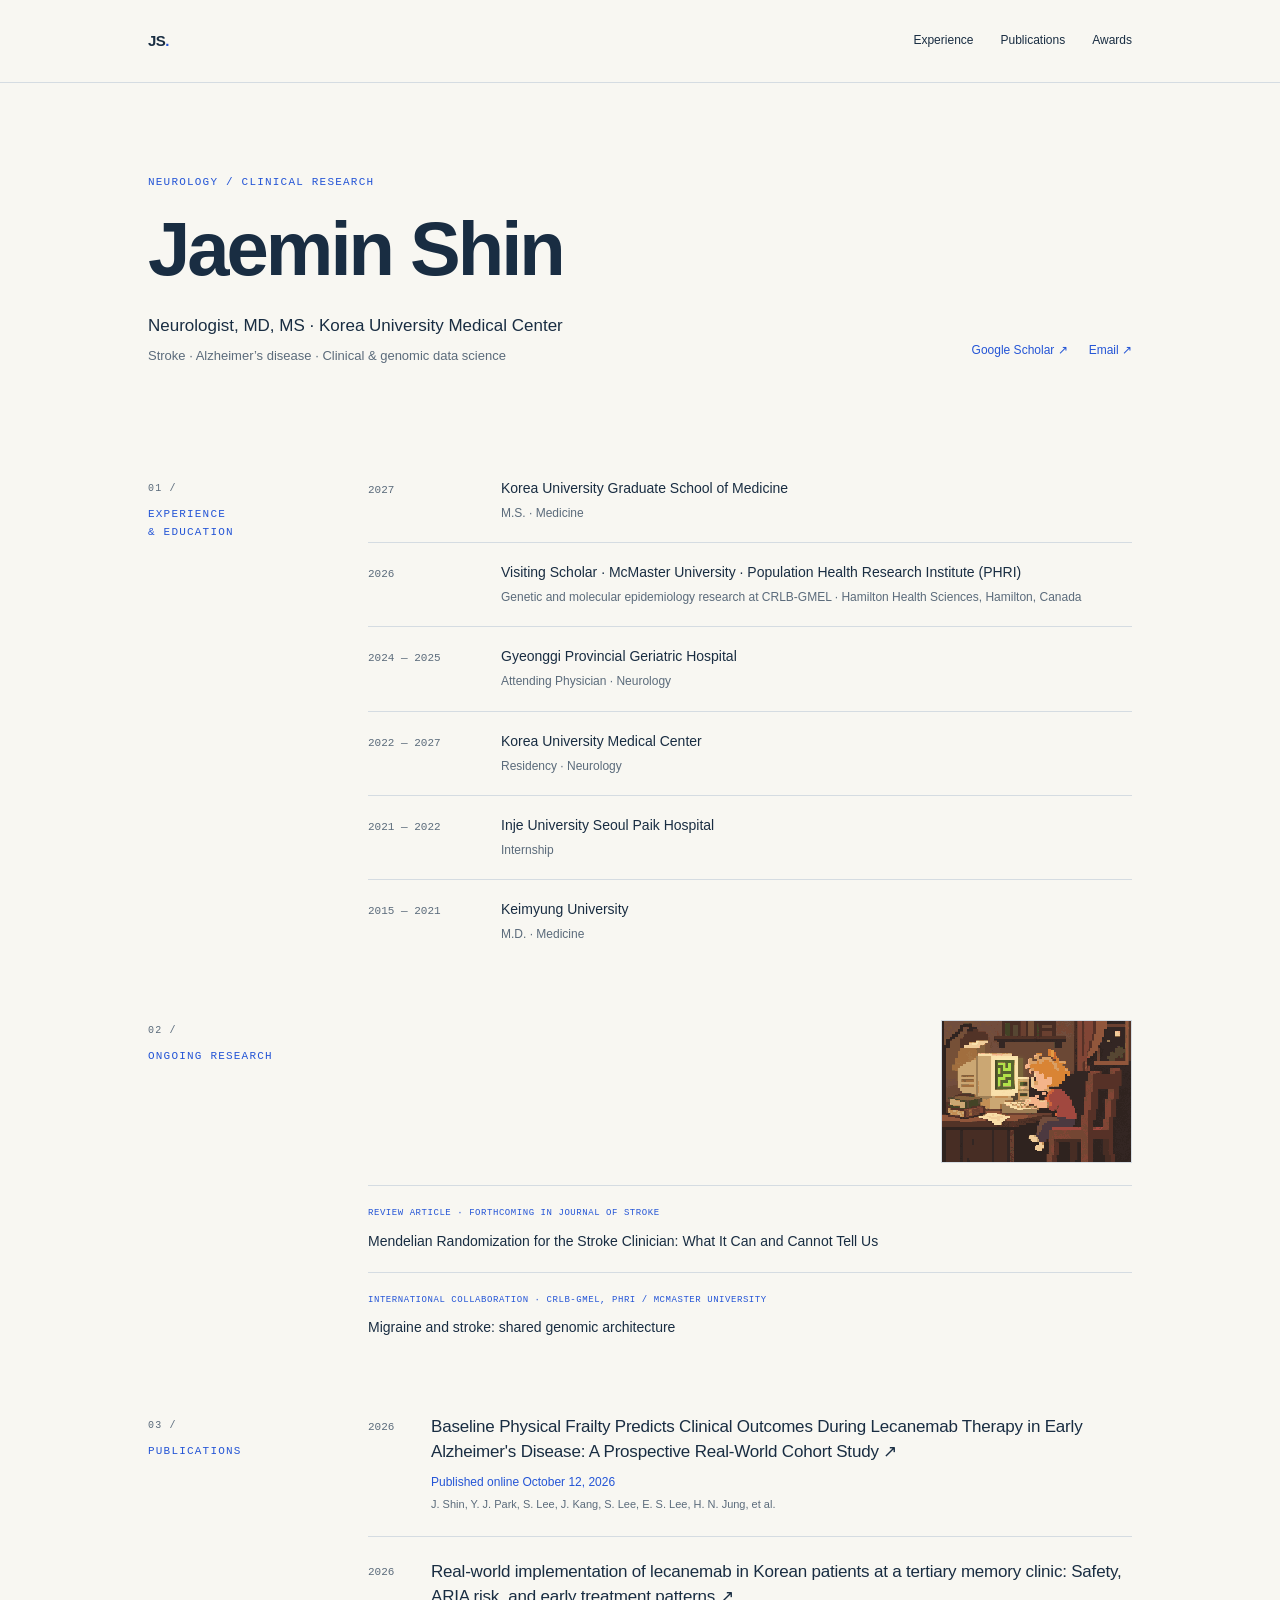
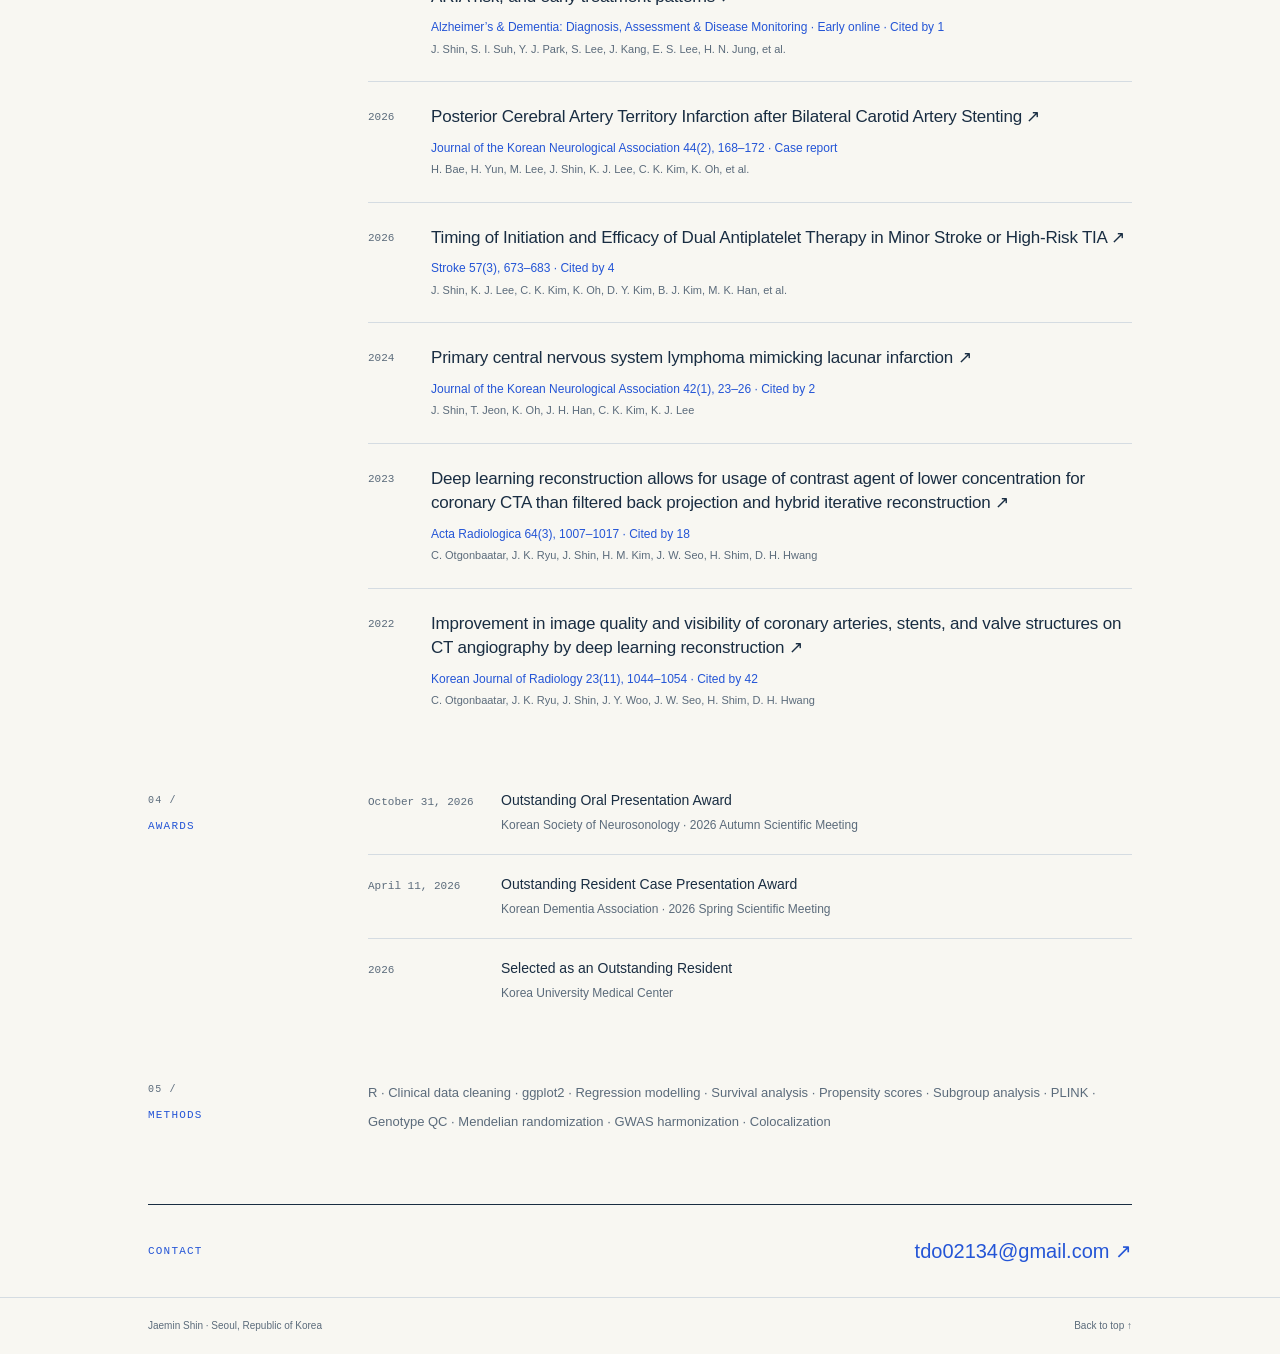
==== index.html @ fe7ecffe "Add poster award to fallback" ====
<!doctype html><html lang="en"><head><meta charset="utf-8"><meta name="viewport" content="width=device-width,initial-scale=1"><meta name="description" content="Jaemin Shin — Neurology, clinical research and genomic data science. Publications, appointments and awards."><meta name="theme-color" content="#f8f7f2"><title>Jaemin Shin · Research</title><style>
:root{--paper:#f8f7f2;--ink:#192d42;--muted:#5b6b7b;--blue:#2455d6;--line:#d5dce2;--irish:#169b62}*{box-sizing:border-box}html{scroll-behavior:smooth;scroll-padding-top:86px}body{margin:0;background:var(--paper);color:var(--ink);font:15px/1.6 -apple-system,BlinkMacSystemFont,"Segoe UI",Arial,sans-serif}a{color:inherit;text-decoration:none}a:hover{color:var(--blue)}a:focus-visible,summary:focus-visible{outline:2px solid var(--blue);outline-offset:5px}.wrap{max-width:1080px;margin:auto;padding:0 48px}header{border-bottom:1px solid var(--line)}.nav{display:flex;justify-content:space-between;align-items:center;min-height:82px}.brand{font-weight:700;letter-spacing:-.5px}.brand span{color:var(--blue)}nav{display:flex;gap:27px;font-size:12px}main{padding-bottom:76px}.hero{padding:80px 0 54px;display:grid;grid-template-columns:1fr auto;gap:32px;align-items:end}.label,.section-label{font:11px/1.6 ui-monospace,SFMono-Regular,Consolas,monospace;letter-spacing:1.2px;text-transform:uppercase;color:var(--blue)}h1{font-size:clamp(48px,7vw,76px);line-height:1.06;letter-spacing:-3px;margin:17px 0 23px;font-weight:600}.intro{margin:0;font-size:17px;line-height:1.65}.sub{color:var(--muted);font-size:13px;margin:6px 0 0}.hero-links{display:flex;gap:21px;font-size:12px;padding-bottom:7px;color:var(--blue)}section{display:grid;grid-template-columns:190px 1fr;gap:30px;margin-top:57px}.section-label{margin:3px 0 0}h2{font-size:15px;font-weight:500;letter-spacing:0;margin:0}.section-number{display:block;color:var(--muted);font-size:10px;margin-bottom:9px}.publication{display:grid;grid-template-columns:48px 1fr;gap:15px;padding:23px 0;border-top:1px solid var(--line)}.publication:first-child{padding-top:0;border:0}.year{font:11px/1.7 ui-monospace,SFMono-Regular,Consolas,monospace;color:var(--muted);padding-top:3px}.paper{font-size:17px;line-height:1.45;font-weight:500;display:block;letter-spacing:-.2px}.arrow{color:var(--blue);white-space:nowrap}.venue{font-size:12px;margin:9px 0 3px;color:var(--blue)}.authors{font-size:11px;color:var(--muted);margin:0}.record{display:grid;grid-template-columns:115px 1fr;gap:18px;border-top:1px solid var(--line);padding:19px 0}.record:first-child{padding-top:0;border:0}h3{font-size:14px;line-height:1.5;margin:0;font-weight:500}.record p{font-size:12px;color:var(--muted);margin:5px 0 0}.project{border-top:1px solid var(--line);padding:20px 0}.project:first-child{border:0;padding-top:0}.project .label{font-size:9px;letter-spacing:.55px;margin:0 0 10px}.research-lofi-scene{position:relative;width:25%;min-width:150px;max-width:210px;aspect-ratio:4/3;margin:0 0 22px auto;border:1px solid var(--line);background:#172331;overflow:hidden}.research-lofi-scene img{display:block;width:100%;height:100%;object-fit:cover;image-rendering:pixelated}.screen-flicker{position:absolute;left:29%;top:26%;width:14%;height:23%;background:rgba(151,238,53,.18);box-shadow:0 0 4px rgba(151,238,53,.16);mix-blend-mode:screen;pointer-events:none;animation:screenFlicker 2.8s steps(2,end) infinite}.hair-tuft{position:absolute;left:56%;top:20%;width:3px;height:7px;background:#d77c31;box-shadow:3px 1px 0 #e49a42,5px 3px 0 #c9672d;transform-origin:2px 7px;pointer-events:none;animation:hairSway 3.8s steps(2,end) infinite}.typing-hand{position:absolute;left:49%;top:52%;width:4px;height:3px;background:#efad87;pointer-events:none;animation:typeTap .54s steps(2,end) infinite}.typing-hand.alt{left:53%;top:50%;animation-delay:.27s}@keyframes screenFlicker{0%,42%,100%{opacity:.25}44%{opacity:.7}48%{opacity:.32}72%{opacity:.5}}@keyframes hairSway{0%,100%{transform:rotate(0)}50%{transform:translateX(1px) rotate(7deg)}}@keyframes typeTap{0%{transform:translateY(0)}100%{transform:translateY(2px)}}@media(max-width:700px){.research-lofi-scene{width:44%;min-width:136px;max-width:158px;margin-bottom:20px}}.skills{font-size:13px;color:var(--muted);line-height:2.2;margin:0}.contact{margin-top:68px;padding:30px 0;border-top:1px solid var(--ink);display:flex;justify-content:space-between;align-items:center}.contact a{font-size:20px;color:var(--blue)}footer{border-top:1px solid var(--line);padding:20px 0;font-size:10px;color:var(--muted)}.foot{display:flex;justify-content:space-between} @media(max-width:700px){.wrap{padding:0 24px}.nav{min-height:68px}nav{gap:15px;font-size:11px}.hero{grid-template-columns:1fr;padding:52px 0 32px;gap:20px}h1{letter-spacing:-2px}section{grid-template-columns:1fr;gap:24px;margin-top:43px}.section-number{display:inline;margin-right:12px}.publication{gap:9px;grid-template-columns:39px 1fr}.paper{font-size:16px}.record{grid-template-columns:98px 1fr}.contact{align-items:start;gap:18px;flex-direction:column}.contact a{font-size:18px}}@media(prefers-reduced-motion:reduce){html{scroll-behavior:auto}.screen-flicker,.hair-tuft,.typing-hand{animation:none}}@media print{header,nav,.hero-links{display:none}.wrap{padding:0}body{background:white}section{break-inside:avoid}.publication{break-inside:avoid}}
</style><meta property="og:title" content="Jaemin Shin · Research"><meta property="og:description" content="Publications, appointments and awards in neurology and clinical research."><meta property="og:type" content="website"><meta property="og:url" content="https://jaemin0209.github.io/"><meta name="twitter:card" content="summary"><script async src="https://www.googletagmanager.com/gtag/js?id=G-1ZE7ZJSGTK"></script><script>window.dataLayer=window.dataLayer||[];function gtag(){dataLayer.push(arguments);}gtag('js',new Date());gtag('config','G-1ZE7ZJSGTK');</script></head><body><header><div class="wrap nav"><a class="brand" href="#top">JS<span>.</span></a><nav aria-label="Main navigation"><a href="#appointments">Experience</a><a href="#publications">Publications</a><a href="#awards">Awards</a></nav></div></header><main class="wrap" id="top"><div class="hero"><div><p class="label">Neurology / Clinical Research</p><h1>Jaemin Shin</h1><p class="intro">Neurologist, MD, MS · Korea University Medical Center</p><p class="sub">Stroke · Alzheimer’s disease · Clinical & genomic data science</p></div><div class="hero-links"><a href="https://scholar.google.com/citations?user=AnztMl4AAAAJ" target="_blank" rel="noopener noreferrer">Google Scholar ↗︎</a><a href="mailto:tdo02134@gmail.com">Email ↗︎</a></div></div><section id="appointments"><h2 class="section-label"><span class="section-number">01 /</span>Experience<br>& Education</h2><div><div class="record"><span class="year">2027</span><div><h3>Korea University Graduate School of Medicine</h3><p>M.S. · Medicine</p></div></div><div class="record"><span class="year">2026</span><div><h3>Visiting Scholar · McMaster University · Population Health Research Institute (PHRI)</h3><p>Genetic and molecular epidemiology research at CRLB-GMEL · Hamilton Health Sciences, Hamilton, Canada</p></div></div><div class="record"><span class="year">2024 — 2025</span><div><h3>Gyeonggi Provincial Geriatric Hospital</h3><p>Attending Physician · Neurology</p></div></div><div class="record"><span class="year">2022 — 2027</span><div><h3>Korea University Medical Center</h3><p>Residency · Neurology</p></div></div><div class="record"><span class="year">2021 — 2022</span><div><h3>Inje University Seoul Paik Hospital</h3><p>Internship</p></div></div><div class="record"><span class="year">2015 — 2021</span><div><h3>Keimyung University</h3><p>M.D. · Medicine</p></div></div></div></section><section id="ongoing"><h2 class="section-label"><span class="section-number">02 /</span>Ongoing Research</h2><div><figure class="research-lofi-scene" role="img" aria-label="Low-resolution pixel art of a cheerful novice researcher working at a beige CRT computer"><img src="lofi-research-night.svg" alt="Cute orange-haired novice researcher typing at a beige CRT computer in a cozy pixel-art study" loading="lazy"><span class="screen-flicker" aria-hidden="true"></span><span class="hair-tuft" aria-hidden="true"></span><span class="typing-hand" aria-hidden="true"></span><span class="typing-hand alt" aria-hidden="true"></span></figure><article class="project"><p class="label">Review article · Forthcoming in Journal of Stroke</p><h3>Mendelian Randomization for the Stroke Clinician: What It Can and Cannot Tell Us</h3></article><article class="project"><p class="label">International collaboration · CRLB-GMEL, PHRI / McMaster University</p><h3>Migraine and stroke: shared genomic architecture</h3></article></div></section><section id="publications"><h2 class="section-label"><span class="section-number">03 /</span>Publications</h2><div><article class="publication"><span class="year">2026</span><div><a class="paper" href="https://www.aginganddisease.org/EN/10.14336/AD.2026.0978" target="_blank" rel="noopener noreferrer">Baseline Physical Frailty Predicts Clinical Outcomes During Lecanemab Therapy in Early Alzheimer&#x27;s Disease: A Prospective Real-World Cohort Study <span class="arrow">↗︎</span></a><p class="venue">Published online October 12, 2026</p><p class="authors">J. Shin, Y. J. Park, S. Lee, J. Kang, S. Lee, E. S. Lee, H. N. Jung, et al.</p></div></article><article class="publication"><span class="year">2026</span><div><a class="paper" href="https://scholar.google.com/citations?view_op=view_citation&amp;hl=ko&amp;user=AnztMl4AAAAJ&amp;citation_for_view=AnztMl4AAAAJ:qjMakFHDy7sC" target="_blank" rel="noopener noreferrer">Real-world implementation of lecanemab in Korean patients at a tertiary memory clinic: Safety, ARIA risk, and early treatment patterns <span class="arrow">↗︎</span></a><p class="venue">Alzheimer’s &amp; Dementia: Diagnosis, Assessment &amp; Disease Monitoring</p><p class="authors">J. Shin, S. I. Suh, Y. J. Park, S. Lee, J. Kang, E. S. Lee, H. N. Jung, et al.</p></div></article><article class="publication"><span class="year">2026</span><div><a class="paper" href="https://scholar.google.com/citations?view_op=view_citation&amp;hl=ko&amp;user=AnztMl4AAAAJ&amp;citation_for_view=AnztMl4AAAAJ:UeHWp8X0CEIC" target="_blank" rel="noopener noreferrer">Posterior Cerebral Artery Territory Infarction after Bilateral Carotid Artery Stenting <span class="arrow">↗︎</span></a><p class="venue">Journal of the Korean Neurological Association 44(2), 168–172</p><p class="authors">H. Bae, H. Yun, M. Lee, J. Shin, K. J. Lee, C. K. Kim, K. Oh, et al.</p></div></article><article class="publication"><span class="year">2026</span><div><a class="paper" href="https://scholar.google.com/citations?view_op=view_citation&amp;hl=ko&amp;user=AnztMl4AAAAJ&amp;citation_for_view=AnztMl4AAAAJ:2osOgNQ5qMEC" target="_blank" rel="noopener noreferrer">Timing of Initiation and Efficacy of Dual Antiplatelet Therapy in Minor Stroke or High-Risk TIA <span class="arrow">↗︎</span></a><p class="venue">Stroke 57(3), 673–683</p><p class="authors">J. Shin, K. J. Lee, C. K. Kim, K. Oh, D. Y. Kim, B. J. Kim, M. K. Han, et al.</p></div></article><article class="publication"><span class="year">2024</span><div><a class="paper" href="https://scholar.google.com/citations?view_op=view_citation&amp;hl=ko&amp;user=AnztMl4AAAAJ&amp;citation_for_view=AnztMl4AAAAJ:d1gkVwhDpl0C" target="_blank" rel="noopener noreferrer">Primary central nervous system lymphoma mimicking lacunar infarction <span class="arrow">↗︎</span></a><p class="venue">Journal of the Korean Neurological Association 42(1), 23–26</p><p class="authors">J. Shin, T. Jeon, K. Oh, J. H. Han, C. K. Kim, K. J. Lee</p></div></article><article class="publication"><span class="year">2023</span><div><a class="paper" href="https://scholar.google.com/citations?view_op=view_citation&amp;hl=ko&amp;user=AnztMl4AAAAJ&amp;citation_for_view=AnztMl4AAAAJ:u5HHmVD_uO8C" target="_blank" rel="noopener noreferrer">Deep learning reconstruction allows for usage of contrast agent of lower concentration for coronary CTA than filtered back projection and hybrid iterative reconstruction <span class="arrow">↗︎</span></a><p class="venue">Acta Radiologica 64(3), 1007–1017</p><p class="authors">C. Otgonbaatar, J. K. Ryu, J. Shin, H. M. Kim, J. W. Seo, H. Shim, D. H. Hwang</p></div></article><article class="publication"><span class="year">2022</span><div><a class="paper" href="https://scholar.google.com/citations?view_op=view_citation&amp;hl=ko&amp;user=AnztMl4AAAAJ&amp;citation_for_view=AnztMl4AAAAJ:u-x6o8ySG0sC" target="_blank" rel="noopener noreferrer">Improvement in image quality and visibility of coronary arteries, stents, and valve structures on CT angiography by deep learning reconstruction <span class="arrow">↗︎</span></a><p class="venue">Korean Journal of Radiology 23(11), 1044–1054</p><p class="authors">C. Otgonbaatar, J. K. Ryu, J. Shin, J. Y. Woo, J. W. Seo, H. Shim, D. H. Hwang</p></div></article></div></section><section id="awards"><h2 class="section-label"><span class="section-number">04 /</span>Awards</h2><div><div class="record"><span class="year">October 31, 2026</span><div><h3>Outstanding Oral Presentation Award</h3><p>Korean Society of Neurosonology · 2026 Autumn Scientific Meeting</p></div></div><div class="record"><span class="year">2026</span><div><h3>Outstanding Poster Presentation Award</h3><p>Korean Dementia Association · 2026 Fall Scientific Meeting</p></div></div><div class="record"><span class="year">April 11, 2026</span><div><h3>Outstanding Resident Case Presentation Award</h3><p>Korean Dementia Association · 2026 Spring Scientific Meeting</p></div></div><div class="record"><span class="year">2026</span><div><h3>Selected as an Outstanding Resident</h3><p>Korea University Medical Center</p></div></div></div></section><section><h2 class="section-label"><span class="section-number">05 /</span>Methods</h2><p class="skills">R · Clinical data cleaning · ggplot2 · Regression modelling · Survival analysis · Propensity scores · Subgroup analysis · PLINK · Genotype QC · Mendelian randomization · GWAS harmonization · Colocalization</p></section><div class="contact" id="contact"><span class="label">Contact</span><a href="mailto:tdo02134@gmail.com">tdo02134@gmail.com ↗︎</a></div></main><footer><div class="wrap foot"><span>Jaemin Shin · Seoul, Republic of Korea</span><a href="#top">Back to top ↑</a></div></footer><script>// Keep the existing content.json editor compatible with the new presentation.
(async () => {
 try {
  const r = await fetch('./content.json', {cache:'no-store'});
  if (!r.ok) return;
  const d = await r.json();
  const el = (tag, cls, value) => {const n=document.createElement(tag);if(cls)n.className=cls;if(value!=null)n.textContent=value;return n;};
  const link = (text, href, cls) => {const n=el('a',cls,text);try{const u=new URL(href,location.href);if(['https:','http:','mailto:'].includes(u.protocol))n.href=u.href;}catch{}n.target='_blank';n.rel='noopener noreferrer';return n;};
  if(d.name){document.querySelector('h1').textContent=d.name;document.title=d.name+' · Research';}
  if(d.currentRole && d.currentInstitution)document.querySelector('.intro').textContent=d.currentRole+' · '+d.currentInstitution;
  if(Array.isArray(d.publications)){
   const nodes=d.publications.map(p=>{const a=el('article','publication');const b=el('div');a.append(el('span','year',p.year),b);const meta=[p.venue,p.note].filter(Boolean).join(' · ');b.append(link(p.title.trim()+' ↗',p.href,'paper'),el('p','venue',meta),el('p','authors',p.authors));return a;});
   document.querySelector('#publications > div').replaceChildren(...nodes);
  }
  const records=(selector,items)=>{if(!Array.isArray(items))return;document.querySelector(selector).replaceChildren(...items.map(x=>{const a=el('div','record'),b=el('div');a.append(el('span','year',x.period),b);b.append(el('h3','',x.institution||x.title),el('p','',x.detail||x.organization));return a;}));};
  records('#awards > div',d.awards);records('#appointments > div',d.timeline);
  if(Array.isArray(d.workingProjects)){const c=document.querySelector('#ongoing > div'),scene=c.querySelector(".research-lofi-scene");c.replaceChildren(...(scene?[scene]:[]),...d.workingProjects.map(x=>{const a=el('article','project');a.append(el('p','label',x.status),el('h3','',x.title));return a;}));}
  if(Array.isArray(d.skills))document.querySelector('.skills').textContent=d.skills.join(' · ');
  if(d.contactEmail){for(const a of document.querySelectorAll('a[href^="mailto:"]'))a.href='mailto:'+d.contactEmail;document.querySelector('#contact a').textContent=d.contactEmail+' ↗';}
 } catch { /* Embedded content remains available when offline. */ }
})();
</script></body></html>
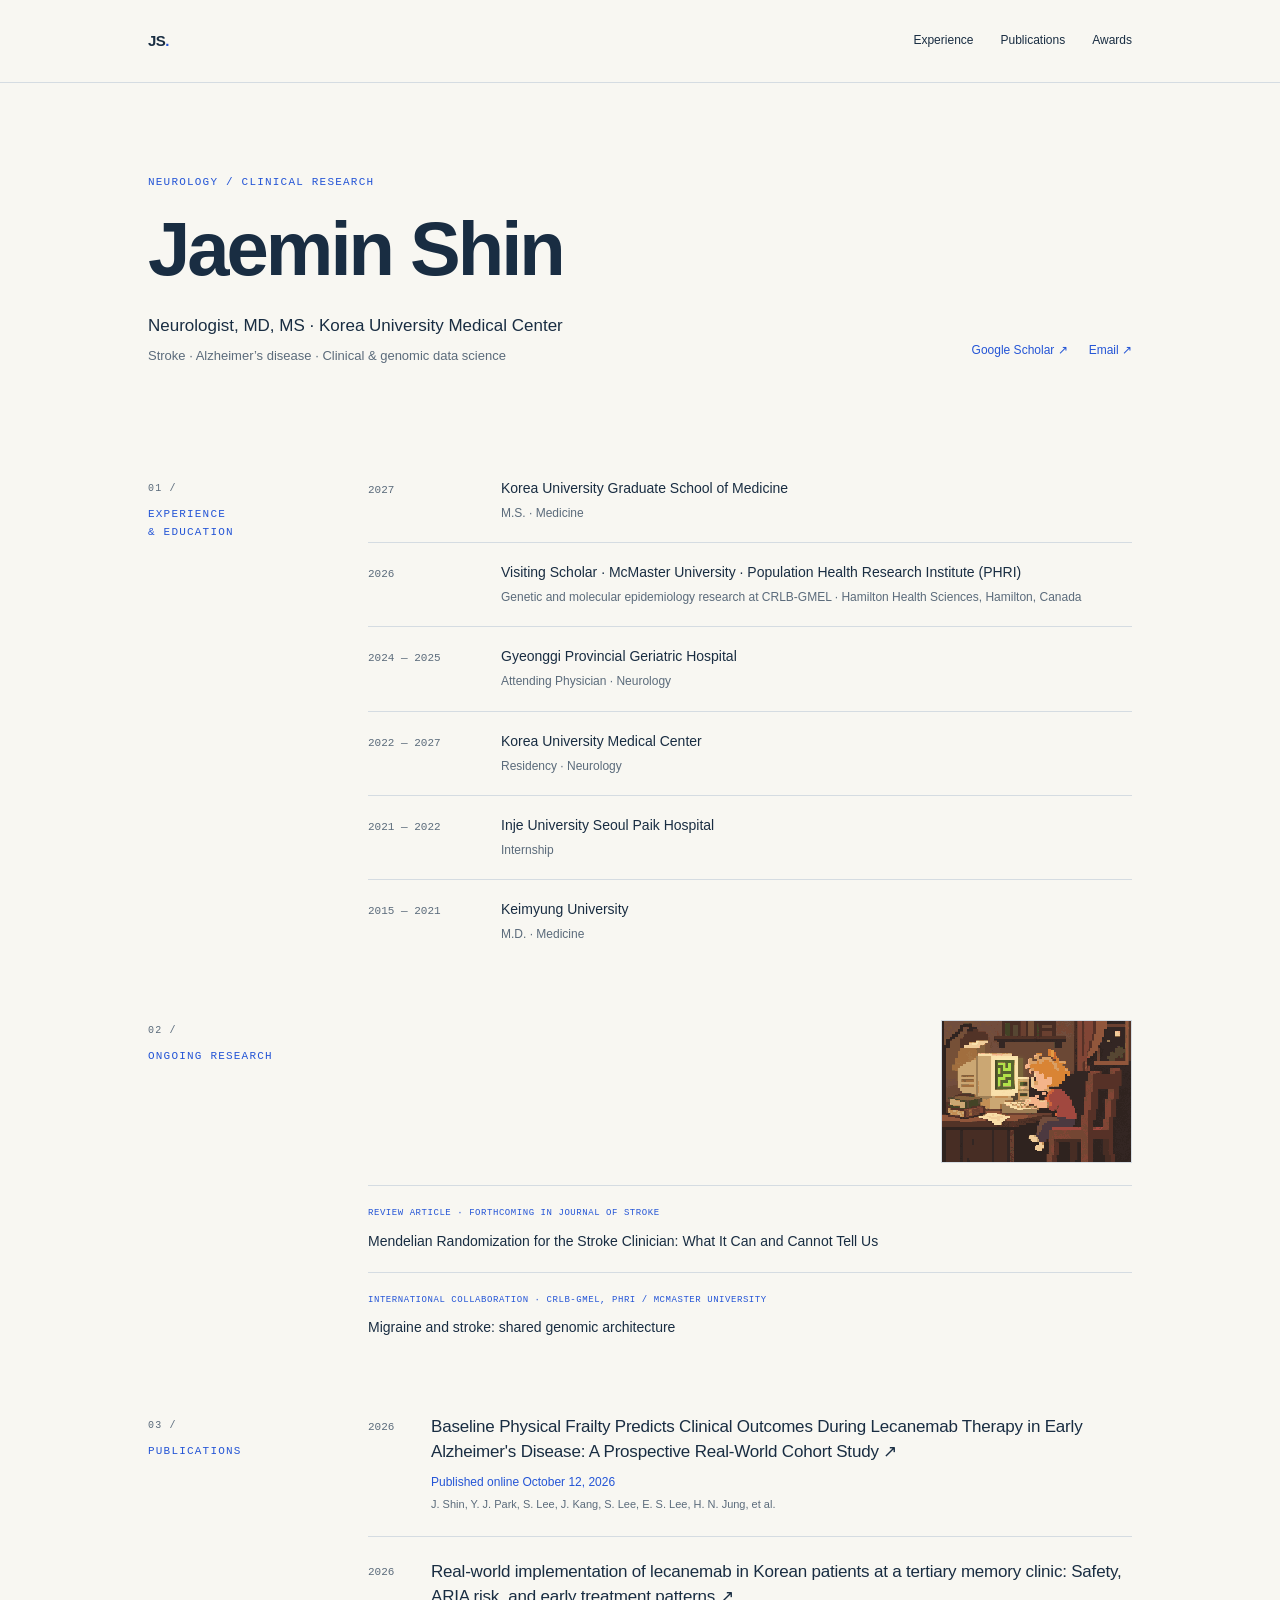
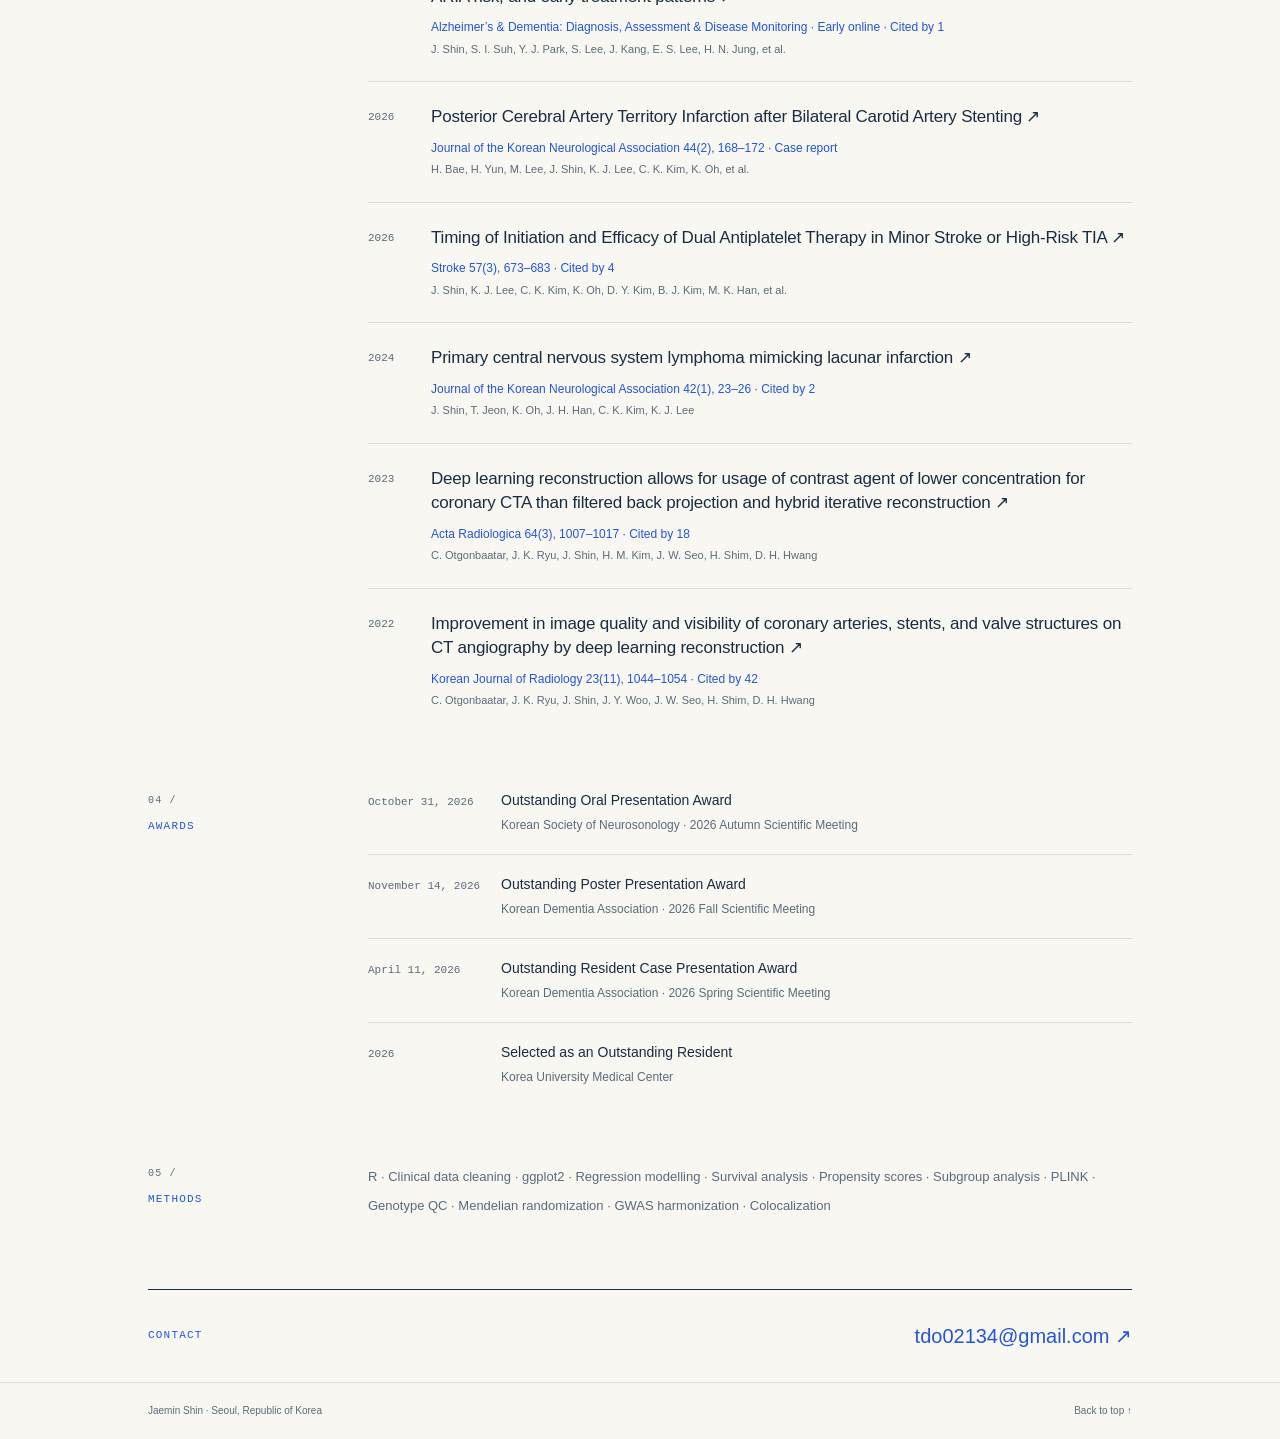
==== commit 67d66df8: "Align poster award date in fallback" ====
--- a/index.html
+++ b/index.html
@@ -1,6 +1,6 @@
 <!doctype html><html lang="en"><head><meta charset="utf-8"><meta name="viewport" content="width=device-width,initial-scale=1"><meta name="description" content="Jaemin Shin — Neurology, clinical research and genomic data science. Publications, appointments and awards."><meta name="theme-color" content="#f8f7f2"><title>Jaemin Shin · Research</title><style>
 :root{--paper:#f8f7f2;--ink:#192d42;--muted:#5b6b7b;--blue:#2455d6;--line:#d5dce2;--irish:#169b62}*{box-sizing:border-box}html{scroll-behavior:smooth;scroll-padding-top:86px}body{margin:0;background:var(--paper);color:var(--ink);font:15px/1.6 -apple-system,BlinkMacSystemFont,"Segoe UI",Arial,sans-serif}a{color:inherit;text-decoration:none}a:hover{color:var(--blue)}a:focus-visible,summary:focus-visible{outline:2px solid var(--blue);outline-offset:5px}.wrap{max-width:1080px;margin:auto;padding:0 48px}header{border-bottom:1px solid var(--line)}.nav{display:flex;justify-content:space-between;align-items:center;min-height:82px}.brand{font-weight:700;letter-spacing:-.5px}.brand span{color:var(--blue)}nav{display:flex;gap:27px;font-size:12px}main{padding-bottom:76px}.hero{padding:80px 0 54px;display:grid;grid-template-columns:1fr auto;gap:32px;align-items:end}.label,.section-label{font:11px/1.6 ui-monospace,SFMono-Regular,Consolas,monospace;letter-spacing:1.2px;text-transform:uppercase;color:var(--blue)}h1{font-size:clamp(48px,7vw,76px);line-height:1.06;letter-spacing:-3px;margin:17px 0 23px;font-weight:600}.intro{margin:0;font-size:17px;line-height:1.65}.sub{color:var(--muted);font-size:13px;margin:6px 0 0}.hero-links{display:flex;gap:21px;font-size:12px;padding-bottom:7px;color:var(--blue)}section{display:grid;grid-template-columns:190px 1fr;gap:30px;margin-top:57px}.section-label{margin:3px 0 0}h2{font-size:15px;font-weight:500;letter-spacing:0;margin:0}.section-number{display:block;color:var(--muted);font-size:10px;margin-bottom:9px}.publication{display:grid;grid-template-columns:48px 1fr;gap:15px;padding:23px 0;border-top:1px solid var(--line)}.publication:first-child{padding-top:0;border:0}.year{font:11px/1.7 ui-monospace,SFMono-Regular,Consolas,monospace;color:var(--muted);padding-top:3px}.paper{font-size:17px;line-height:1.45;font-weight:500;display:block;letter-spacing:-.2px}.arrow{color:var(--blue);white-space:nowrap}.venue{font-size:12px;margin:9px 0 3px;color:var(--blue)}.authors{font-size:11px;color:var(--muted);margin:0}.record{display:grid;grid-template-columns:115px 1fr;gap:18px;border-top:1px solid var(--line);padding:19px 0}.record:first-child{padding-top:0;border:0}h3{font-size:14px;line-height:1.5;margin:0;font-weight:500}.record p{font-size:12px;color:var(--muted);margin:5px 0 0}.project{border-top:1px solid var(--line);padding:20px 0}.project:first-child{border:0;padding-top:0}.project .label{font-size:9px;letter-spacing:.55px;margin:0 0 10px}.research-lofi-scene{position:relative;width:25%;min-width:150px;max-width:210px;aspect-ratio:4/3;margin:0 0 22px auto;border:1px solid var(--line);background:#172331;overflow:hidden}.research-lofi-scene img{display:block;width:100%;height:100%;object-fit:cover;image-rendering:pixelated}.screen-flicker{position:absolute;left:29%;top:26%;width:14%;height:23%;background:rgba(151,238,53,.18);box-shadow:0 0 4px rgba(151,238,53,.16);mix-blend-mode:screen;pointer-events:none;animation:screenFlicker 2.8s steps(2,end) infinite}.hair-tuft{position:absolute;left:56%;top:20%;width:3px;height:7px;background:#d77c31;box-shadow:3px 1px 0 #e49a42,5px 3px 0 #c9672d;transform-origin:2px 7px;pointer-events:none;animation:hairSway 3.8s steps(2,end) infinite}.typing-hand{position:absolute;left:49%;top:52%;width:4px;height:3px;background:#efad87;pointer-events:none;animation:typeTap .54s steps(2,end) infinite}.typing-hand.alt{left:53%;top:50%;animation-delay:.27s}@keyframes screenFlicker{0%,42%,100%{opacity:.25}44%{opacity:.7}48%{opacity:.32}72%{opacity:.5}}@keyframes hairSway{0%,100%{transform:rotate(0)}50%{transform:translateX(1px) rotate(7deg)}}@keyframes typeTap{0%{transform:translateY(0)}100%{transform:translateY(2px)}}@media(max-width:700px){.research-lofi-scene{width:44%;min-width:136px;max-width:158px;margin-bottom:20px}}.skills{font-size:13px;color:var(--muted);line-height:2.2;margin:0}.contact{margin-top:68px;padding:30px 0;border-top:1px solid var(--ink);display:flex;justify-content:space-between;align-items:center}.contact a{font-size:20px;color:var(--blue)}footer{border-top:1px solid var(--line);padding:20px 0;font-size:10px;color:var(--muted)}.foot{display:flex;justify-content:space-between} @media(max-width:700px){.wrap{padding:0 24px}.nav{min-height:68px}nav{gap:15px;font-size:11px}.hero{grid-template-columns:1fr;padding:52px 0 32px;gap:20px}h1{letter-spacing:-2px}section{grid-template-columns:1fr;gap:24px;margin-top:43px}.section-number{display:inline;margin-right:12px}.publication{gap:9px;grid-template-columns:39px 1fr}.paper{font-size:16px}.record{grid-template-columns:98px 1fr}.contact{align-items:start;gap:18px;flex-direction:column}.contact a{font-size:18px}}@media(prefers-reduced-motion:reduce){html{scroll-behavior:auto}.screen-flicker,.hair-tuft,.typing-hand{animation:none}}@media print{header,nav,.hero-links{display:none}.wrap{padding:0}body{background:white}section{break-inside:avoid}.publication{break-inside:avoid}}
-</style><meta property="og:title" content="Jaemin Shin · Research"><meta property="og:description" content="Publications, appointments and awards in neurology and clinical research."><meta property="og:type" content="website"><meta property="og:url" content="https://jaemin0209.github.io/"><meta name="twitter:card" content="summary"><script async src="https://www.googletagmanager.com/gtag/js?id=G-1ZE7ZJSGTK"></script><script>window.dataLayer=window.dataLayer||[];function gtag(){dataLayer.push(arguments);}gtag('js',new Date());gtag('config','G-1ZE7ZJSGTK');</script></head><body><header><div class="wrap nav"><a class="brand" href="#top">JS<span>.</span></a><nav aria-label="Main navigation"><a href="#appointments">Experience</a><a href="#publications">Publications</a><a href="#awards">Awards</a></nav></div></header><main class="wrap" id="top"><div class="hero"><div><p class="label">Neurology / Clinical Research</p><h1>Jaemin Shin</h1><p class="intro">Neurologist, MD, MS · Korea University Medical Center</p><p class="sub">Stroke · Alzheimer’s disease · Clinical & genomic data science</p></div><div class="hero-links"><a href="https://scholar.google.com/citations?user=AnztMl4AAAAJ" target="_blank" rel="noopener noreferrer">Google Scholar ↗︎</a><a href="mailto:tdo02134@gmail.com">Email ↗︎</a></div></div><section id="appointments"><h2 class="section-label"><span class="section-number">01 /</span>Experience<br>& Education</h2><div><div class="record"><span class="year">2027</span><div><h3>Korea University Graduate School of Medicine</h3><p>M.S. · Medicine</p></div></div><div class="record"><span class="year">2026</span><div><h3>Visiting Scholar · McMaster University · Population Health Research Institute (PHRI)</h3><p>Genetic and molecular epidemiology research at CRLB-GMEL · Hamilton Health Sciences, Hamilton, Canada</p></div></div><div class="record"><span class="year">2024 — 2025</span><div><h3>Gyeonggi Provincial Geriatric Hospital</h3><p>Attending Physician · Neurology</p></div></div><div class="record"><span class="year">2022 — 2027</span><div><h3>Korea University Medical Center</h3><p>Residency · Neurology</p></div></div><div class="record"><span class="year">2021 — 2022</span><div><h3>Inje University Seoul Paik Hospital</h3><p>Internship</p></div></div><div class="record"><span class="year">2015 — 2021</span><div><h3>Keimyung University</h3><p>M.D. · Medicine</p></div></div></div></section><section id="ongoing"><h2 class="section-label"><span class="section-number">02 /</span>Ongoing Research</h2><div><figure class="research-lofi-scene" role="img" aria-label="Low-resolution pixel art of a cheerful novice researcher working at a beige CRT computer"><img src="lofi-research-night.svg" alt="Cute orange-haired novice researcher typing at a beige CRT computer in a cozy pixel-art study" loading="lazy"><span class="screen-flicker" aria-hidden="true"></span><span class="hair-tuft" aria-hidden="true"></span><span class="typing-hand" aria-hidden="true"></span><span class="typing-hand alt" aria-hidden="true"></span></figure><article class="project"><p class="label">Review article · Forthcoming in Journal of Stroke</p><h3>Mendelian Randomization for the Stroke Clinician: What It Can and Cannot Tell Us</h3></article><article class="project"><p class="label">International collaboration · CRLB-GMEL, PHRI / McMaster University</p><h3>Migraine and stroke: shared genomic architecture</h3></article></div></section><section id="publications"><h2 class="section-label"><span class="section-number">03 /</span>Publications</h2><div><article class="publication"><span class="year">2026</span><div><a class="paper" href="https://www.aginganddisease.org/EN/10.14336/AD.2026.0978" target="_blank" rel="noopener noreferrer">Baseline Physical Frailty Predicts Clinical Outcomes During Lecanemab Therapy in Early Alzheimer&#x27;s Disease: A Prospective Real-World Cohort Study <span class="arrow">↗︎</span></a><p class="venue">Published online October 12, 2026</p><p class="authors">J. Shin, Y. J. Park, S. Lee, J. Kang, S. Lee, E. S. Lee, H. N. Jung, et al.</p></div></article><article class="publication"><span class="year">2026</span><div><a class="paper" href="https://scholar.google.com/citations?view_op=view_citation&amp;hl=ko&amp;user=AnztMl4AAAAJ&amp;citation_for_view=AnztMl4AAAAJ:qjMakFHDy7sC" target="_blank" rel="noopener noreferrer">Real-world implementation of lecanemab in Korean patients at a tertiary memory clinic: Safety, ARIA risk, and early treatment patterns <span class="arrow">↗︎</span></a><p class="venue">Alzheimer’s &amp; Dementia: Diagnosis, Assessment &amp; Disease Monitoring</p><p class="authors">J. Shin, S. I. Suh, Y. J. Park, S. Lee, J. Kang, E. S. Lee, H. N. Jung, et al.</p></div></article><article class="publication"><span class="year">2026</span><div><a class="paper" href="https://scholar.google.com/citations?view_op=view_citation&amp;hl=ko&amp;user=AnztMl4AAAAJ&amp;citation_for_view=AnztMl4AAAAJ:UeHWp8X0CEIC" target="_blank" rel="noopener noreferrer">Posterior Cerebral Artery Territory Infarction after Bilateral Carotid Artery Stenting <span class="arrow">↗︎</span></a><p class="venue">Journal of the Korean Neurological Association 44(2), 168–172</p><p class="authors">H. Bae, H. Yun, M. Lee, J. Shin, K. J. Lee, C. K. Kim, K. Oh, et al.</p></div></article><article class="publication"><span class="year">2026</span><div><a class="paper" href="https://scholar.google.com/citations?view_op=view_citation&amp;hl=ko&amp;user=AnztMl4AAAAJ&amp;citation_for_view=AnztMl4AAAAJ:2osOgNQ5qMEC" target="_blank" rel="noopener noreferrer">Timing of Initiation and Efficacy of Dual Antiplatelet Therapy in Minor Stroke or High-Risk TIA <span class="arrow">↗︎</span></a><p class="venue">Stroke 57(3), 673–683</p><p class="authors">J. Shin, K. J. Lee, C. K. Kim, K. Oh, D. Y. Kim, B. J. Kim, M. K. Han, et al.</p></div></article><article class="publication"><span class="year">2024</span><div><a class="paper" href="https://scholar.google.com/citations?view_op=view_citation&amp;hl=ko&amp;user=AnztMl4AAAAJ&amp;citation_for_view=AnztMl4AAAAJ:d1gkVwhDpl0C" target="_blank" rel="noopener noreferrer">Primary central nervous system lymphoma mimicking lacunar infarction <span class="arrow">↗︎</span></a><p class="venue">Journal of the Korean Neurological Association 42(1), 23–26</p><p class="authors">J. Shin, T. Jeon, K. Oh, J. H. Han, C. K. Kim, K. J. Lee</p></div></article><article class="publication"><span class="year">2023</span><div><a class="paper" href="https://scholar.google.com/citations?view_op=view_citation&amp;hl=ko&amp;user=AnztMl4AAAAJ&amp;citation_for_view=AnztMl4AAAAJ:u5HHmVD_uO8C" target="_blank" rel="noopener noreferrer">Deep learning reconstruction allows for usage of contrast agent of lower concentration for coronary CTA than filtered back projection and hybrid iterative reconstruction <span class="arrow">↗︎</span></a><p class="venue">Acta Radiologica 64(3), 1007–1017</p><p class="authors">C. Otgonbaatar, J. K. Ryu, J. Shin, H. M. Kim, J. W. Seo, H. Shim, D. H. Hwang</p></div></article><article class="publication"><span class="year">2022</span><div><a class="paper" href="https://scholar.google.com/citations?view_op=view_citation&amp;hl=ko&amp;user=AnztMl4AAAAJ&amp;citation_for_view=AnztMl4AAAAJ:u-x6o8ySG0sC" target="_blank" rel="noopener noreferrer">Improvement in image quality and visibility of coronary arteries, stents, and valve structures on CT angiography by deep learning reconstruction <span class="arrow">↗︎</span></a><p class="venue">Korean Journal of Radiology 23(11), 1044–1054</p><p class="authors">C. Otgonbaatar, J. K. Ryu, J. Shin, J. Y. Woo, J. W. Seo, H. Shim, D. H. Hwang</p></div></article></div></section><section id="awards"><h2 class="section-label"><span class="section-number">04 /</span>Awards</h2><div><div class="record"><span class="year">October 31, 2026</span><div><h3>Outstanding Oral Presentation Award</h3><p>Korean Society of Neurosonology · 2026 Autumn Scientific Meeting</p></div></div><div class="record"><span class="year">2026</span><div><h3>Outstanding Poster Presentation Award</h3><p>Korean Dementia Association · 2026 Fall Scientific Meeting</p></div></div><div class="record"><span class="year">April 11, 2026</span><div><h3>Outstanding Resident Case Presentation Award</h3><p>Korean Dementia Association · 2026 Spring Scientific Meeting</p></div></div><div class="record"><span class="year">2026</span><div><h3>Selected as an Outstanding Resident</h3><p>Korea University Medical Center</p></div></div></div></section><section><h2 class="section-label"><span class="section-number">05 /</span>Methods</h2><p class="skills">R · Clinical data cleaning · ggplot2 · Regression modelling · Survival analysis · Propensity scores · Subgroup analysis · PLINK · Genotype QC · Mendelian randomization · GWAS harmonization · Colocalization</p></section><div class="contact" id="contact"><span class="label">Contact</span><a href="mailto:tdo02134@gmail.com">tdo02134@gmail.com ↗︎</a></div></main><footer><div class="wrap foot"><span>Jaemin Shin · Seoul, Republic of Korea</span><a href="#top">Back to top ↑</a></div></footer><script>// Keep the existing content.json editor compatible with the new presentation.
+</style><meta property="og:title" content="Jaemin Shin · Research"><meta property="og:description" content="Publications, appointments and awards in neurology and clinical research."><meta property="og:type" content="website"><meta property="og:url" content="https://jaemin0209.github.io/"><meta name="twitter:card" content="summary"><script async src="https://www.googletagmanager.com/gtag/js?id=G-1ZE7ZJSGTK"></script><script>window.dataLayer=window.dataLayer||[];function gtag(){dataLayer.push(arguments);}gtag('js',new Date());gtag('config','G-1ZE7ZJSGTK');</script></head><body><header><div class="wrap nav"><a class="brand" href="#top">JS<span>.</span></a><nav aria-label="Main navigation"><a href="#appointments">Experience</a><a href="#publications">Publications</a><a href="#awards">Awards</a></nav></div></header><main class="wrap" id="top"><div class="hero"><div><p class="label">Neurology / Clinical Research</p><h1>Jaemin Shin</h1><p class="intro">Neurologist, MD, MS · Korea University Medical Center</p><p class="sub">Stroke · Alzheimer’s disease · Clinical & genomic data science</p></div><div class="hero-links"><a href="https://scholar.google.com/citations?user=AnztMl4AAAAJ" target="_blank" rel="noopener noreferrer">Google Scholar ↗︎</a><a href="mailto:tdo02134@gmail.com">Email ↗︎</a></div></div><section id="appointments"><h2 class="section-label"><span class="section-number">01 /</span>Experience<br>& Education</h2><div><div class="record"><span class="year">2027</span><div><h3>Korea University Graduate School of Medicine</h3><p>M.S. · Medicine</p></div></div><div class="record"><span class="year">2026</span><div><h3>Visiting Scholar · McMaster University · Population Health Research Institute (PHRI)</h3><p>Genetic and molecular epidemiology research at CRLB-GMEL · Hamilton Health Sciences, Hamilton, Canada</p></div></div><div class="record"><span class="year">2024 — 2025</span><div><h3>Gyeonggi Provincial Geriatric Hospital</h3><p>Attending Physician · Neurology</p></div></div><div class="record"><span class="year">2022 — 2027</span><div><h3>Korea University Medical Center</h3><p>Residency · Neurology</p></div></div><div class="record"><span class="year">2021 — 2022</span><div><h3>Inje University Seoul Paik Hospital</h3><p>Internship</p></div></div><div class="record"><span class="year">2015 — 2021</span><div><h3>Keimyung University</h3><p>M.D. · Medicine</p></div></div></div></section><section id="ongoing"><h2 class="section-label"><span class="section-number">02 /</span>Ongoing Research</h2><div><figure class="research-lofi-scene" role="img" aria-label="Low-resolution pixel art of a cheerful novice researcher working at a beige CRT computer"><img src="lofi-research-night.svg" alt="Cute orange-haired novice researcher typing at a beige CRT computer in a cozy pixel-art study" loading="lazy"><span class="screen-flicker" aria-hidden="true"></span><span class="hair-tuft" aria-hidden="true"></span><span class="typing-hand" aria-hidden="true"></span><span class="typing-hand alt" aria-hidden="true"></span></figure><article class="project"><p class="label">Review article · Forthcoming in Journal of Stroke</p><h3>Mendelian Randomization for the Stroke Clinician: What It Can and Cannot Tell Us</h3></article><article class="project"><p class="label">International collaboration · CRLB-GMEL, PHRI / McMaster University</p><h3>Migraine and stroke: shared genomic architecture</h3></article></div></section><section id="publications"><h2 class="section-label"><span class="section-number">03 /</span>Publications</h2><div><article class="publication"><span class="year">2026</span><div><a class="paper" href="https://www.aginganddisease.org/EN/10.14336/AD.2026.0978" target="_blank" rel="noopener noreferrer">Baseline Physical Frailty Predicts Clinical Outcomes During Lecanemab Therapy in Early Alzheimer&#x27;s Disease: A Prospective Real-World Cohort Study <span class="arrow">↗︎</span></a><p class="venue">Published online October 12, 2026</p><p class="authors">J. Shin, Y. J. Park, S. Lee, J. Kang, S. Lee, E. S. Lee, H. N. Jung, et al.</p></div></article><article class="publication"><span class="year">2026</span><div><a class="paper" href="https://scholar.google.com/citations?view_op=view_citation&amp;hl=ko&amp;user=AnztMl4AAAAJ&amp;citation_for_view=AnztMl4AAAAJ:qjMakFHDy7sC" target="_blank" rel="noopener noreferrer">Real-world implementation of lecanemab in Korean patients at a tertiary memory clinic: Safety, ARIA risk, and early treatment patterns <span class="arrow">↗︎</span></a><p class="venue">Alzheimer’s &amp; Dementia: Diagnosis, Assessment &amp; Disease Monitoring</p><p class="authors">J. Shin, S. I. Suh, Y. J. Park, S. Lee, J. Kang, E. S. Lee, H. N. Jung, et al.</p></div></article><article class="publication"><span class="year">2026</span><div><a class="paper" href="https://scholar.google.com/citations?view_op=view_citation&amp;hl=ko&amp;user=AnztMl4AAAAJ&amp;citation_for_view=AnztMl4AAAAJ:UeHWp8X0CEIC" target="_blank" rel="noopener noreferrer">Posterior Cerebral Artery Territory Infarction after Bilateral Carotid Artery Stenting <span class="arrow">↗︎</span></a><p class="venue">Journal of the Korean Neurological Association 44(2), 168–172</p><p class="authors">H. Bae, H. Yun, M. Lee, J. Shin, K. J. Lee, C. K. Kim, K. Oh, et al.</p></div></article><article class="publication"><span class="year">2026</span><div><a class="paper" href="https://scholar.google.com/citations?view_op=view_citation&amp;hl=ko&amp;user=AnztMl4AAAAJ&amp;citation_for_view=AnztMl4AAAAJ:2osOgNQ5qMEC" target="_blank" rel="noopener noreferrer">Timing of Initiation and Efficacy of Dual Antiplatelet Therapy in Minor Stroke or High-Risk TIA <span class="arrow">↗︎</span></a><p class="venue">Stroke 57(3), 673–683</p><p class="authors">J. Shin, K. J. Lee, C. K. Kim, K. Oh, D. Y. Kim, B. J. Kim, M. K. Han, et al.</p></div></article><article class="publication"><span class="year">2024</span><div><a class="paper" href="https://scholar.google.com/citations?view_op=view_citation&amp;hl=ko&amp;user=AnztMl4AAAAJ&amp;citation_for_view=AnztMl4AAAAJ:d1gkVwhDpl0C" target="_blank" rel="noopener noreferrer">Primary central nervous system lymphoma mimicking lacunar infarction <span class="arrow">↗︎</span></a><p class="venue">Journal of the Korean Neurological Association 42(1), 23–26</p><p class="authors">J. Shin, T. Jeon, K. Oh, J. H. Han, C. K. Kim, K. J. Lee</p></div></article><article class="publication"><span class="year">2023</span><div><a class="paper" href="https://scholar.google.com/citations?view_op=view_citation&amp;hl=ko&amp;user=AnztMl4AAAAJ&amp;citation_for_view=AnztMl4AAAAJ:u5HHmVD_uO8C" target="_blank" rel="noopener noreferrer">Deep learning reconstruction allows for usage of contrast agent of lower concentration for coronary CTA than filtered back projection and hybrid iterative reconstruction <span class="arrow">↗︎</span></a><p class="venue">Acta Radiologica 64(3), 1007–1017</p><p class="authors">C. Otgonbaatar, J. K. Ryu, J. Shin, H. M. Kim, J. W. Seo, H. Shim, D. H. Hwang</p></div></article><article class="publication"><span class="year">2022</span><div><a class="paper" href="https://scholar.google.com/citations?view_op=view_citation&amp;hl=ko&amp;user=AnztMl4AAAAJ&amp;citation_for_view=AnztMl4AAAAJ:u-x6o8ySG0sC" target="_blank" rel="noopener noreferrer">Improvement in image quality and visibility of coronary arteries, stents, and valve structures on CT angiography by deep learning reconstruction <span class="arrow">↗︎</span></a><p class="venue">Korean Journal of Radiology 23(11), 1044–1054</p><p class="authors">C. Otgonbaatar, J. K. Ryu, J. Shin, J. Y. Woo, J. W. Seo, H. Shim, D. H. Hwang</p></div></article></div></section><section id="awards"><h2 class="section-label"><span class="section-number">04 /</span>Awards</h2><div><div class="record"><span class="year">October 31, 2026</span><div><h3>Outstanding Oral Presentation Award</h3><p>Korean Society of Neurosonology · 2026 Autumn Scientific Meeting</p></div></div><div class="record"><span class="year">November 14, 2026</span><div><h3>Outstanding Poster Presentation Award</h3><p>Korean Dementia Association · 2026 Fall Scientific Meeting</p></div></div><div class="record"><span class="year">April 11, 2026</span><div><h3>Outstanding Resident Case Presentation Award</h3><p>Korean Dementia Association · 2026 Spring Scientific Meeting</p></div></div><div class="record"><span class="year">2026</span><div><h3>Selected as an Outstanding Resident</h3><p>Korea University Medical Center</p></div></div></div></section><section><h2 class="section-label"><span class="section-number">05 /</span>Methods</h2><p class="skills">R · Clinical data cleaning · ggplot2 · Regression modelling · Survival analysis · Propensity scores · Subgroup analysis · PLINK · Genotype QC · Mendelian randomization · GWAS harmonization · Colocalization</p></section><div class="contact" id="contact"><span class="label">Contact</span><a href="mailto:tdo02134@gmail.com">tdo02134@gmail.com ↗︎</a></div></main><footer><div class="wrap foot"><span>Jaemin Shin · Seoul, Republic of Korea</span><a href="#top">Back to top ↑</a></div></footer><script>// Keep the existing content.json editor compatible with the new presentation.
 (async () => {
  try {
   const r = await fetch('./content.json', {cache:'no-store'});
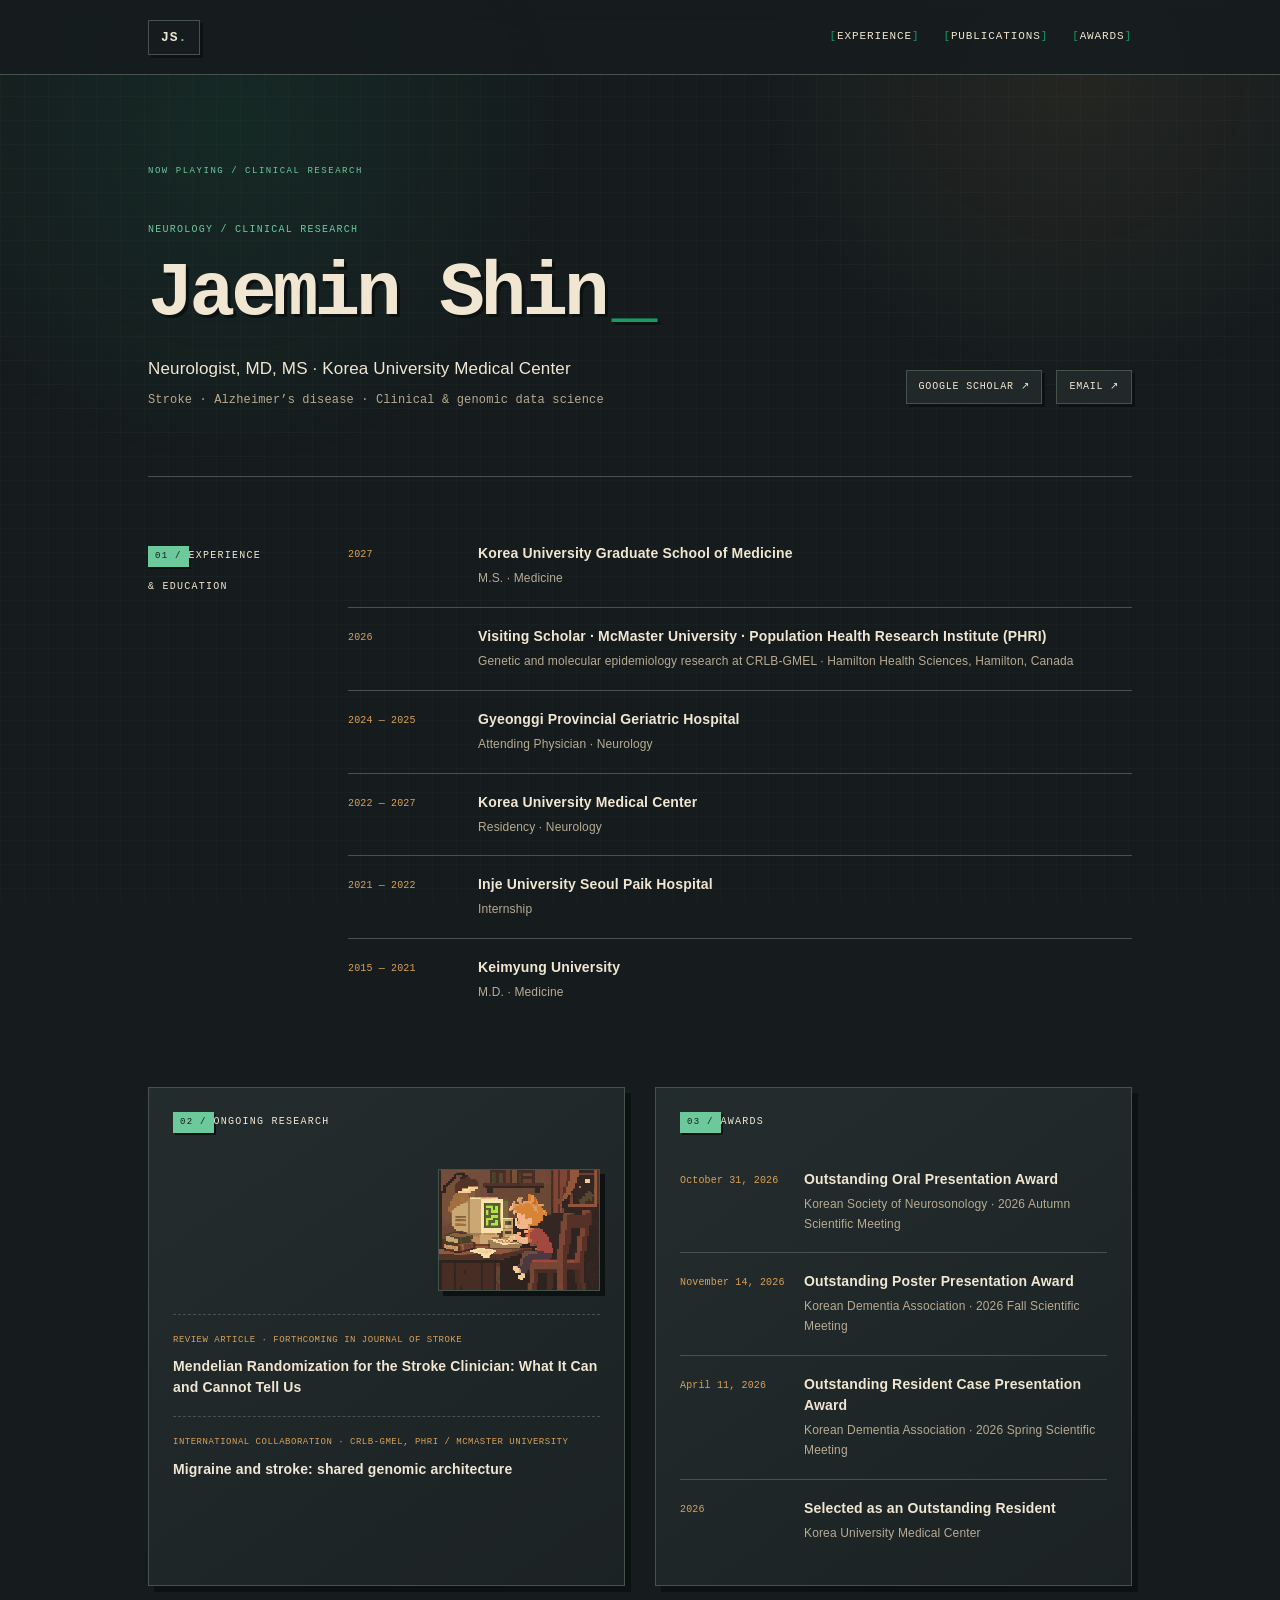
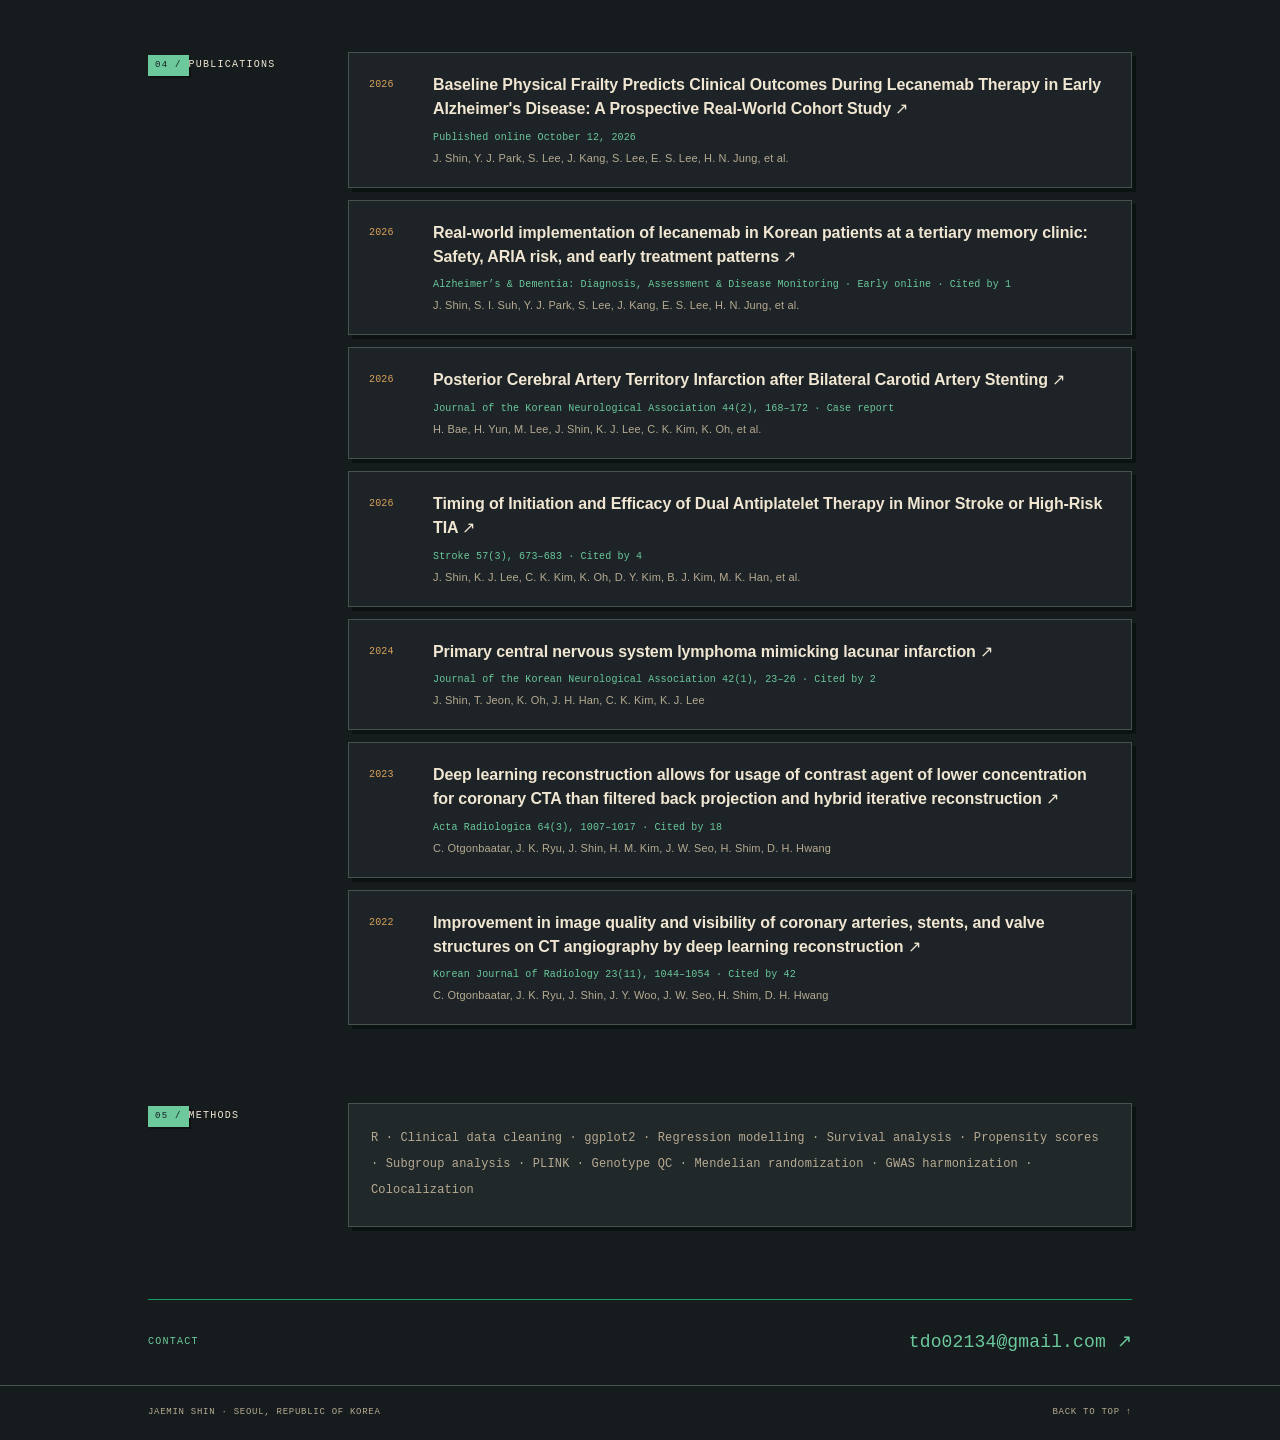
==== commit 48256055: "Apply lo-fi portfolio redesign" ====
--- a/index.html
+++ b/index.html
@@ -1,6 +1,6 @@
-<!doctype html><html lang="en"><head><meta charset="utf-8"><meta name="viewport" content="width=device-width,initial-scale=1"><meta name="description" content="Jaemin Shin — Neurology, clinical research and genomic data science. Publications, appointments and awards."><meta name="theme-color" content="#f8f7f2"><title>Jaemin Shin · Research</title><style>
-:root{--paper:#f8f7f2;--ink:#192d42;--muted:#5b6b7b;--blue:#2455d6;--line:#d5dce2;--irish:#169b62}*{box-sizing:border-box}html{scroll-behavior:smooth;scroll-padding-top:86px}body{margin:0;background:var(--paper);color:var(--ink);font:15px/1.6 -apple-system,BlinkMacSystemFont,"Segoe UI",Arial,sans-serif}a{color:inherit;text-decoration:none}a:hover{color:var(--blue)}a:focus-visible,summary:focus-visible{outline:2px solid var(--blue);outline-offset:5px}.wrap{max-width:1080px;margin:auto;padding:0 48px}header{border-bottom:1px solid var(--line)}.nav{display:flex;justify-content:space-between;align-items:center;min-height:82px}.brand{font-weight:700;letter-spacing:-.5px}.brand span{color:var(--blue)}nav{display:flex;gap:27px;font-size:12px}main{padding-bottom:76px}.hero{padding:80px 0 54px;display:grid;grid-template-columns:1fr auto;gap:32px;align-items:end}.label,.section-label{font:11px/1.6 ui-monospace,SFMono-Regular,Consolas,monospace;letter-spacing:1.2px;text-transform:uppercase;color:var(--blue)}h1{font-size:clamp(48px,7vw,76px);line-height:1.06;letter-spacing:-3px;margin:17px 0 23px;font-weight:600}.intro{margin:0;font-size:17px;line-height:1.65}.sub{color:var(--muted);font-size:13px;margin:6px 0 0}.hero-links{display:flex;gap:21px;font-size:12px;padding-bottom:7px;color:var(--blue)}section{display:grid;grid-template-columns:190px 1fr;gap:30px;margin-top:57px}.section-label{margin:3px 0 0}h2{font-size:15px;font-weight:500;letter-spacing:0;margin:0}.section-number{display:block;color:var(--muted);font-size:10px;margin-bottom:9px}.publication{display:grid;grid-template-columns:48px 1fr;gap:15px;padding:23px 0;border-top:1px solid var(--line)}.publication:first-child{padding-top:0;border:0}.year{font:11px/1.7 ui-monospace,SFMono-Regular,Consolas,monospace;color:var(--muted);padding-top:3px}.paper{font-size:17px;line-height:1.45;font-weight:500;display:block;letter-spacing:-.2px}.arrow{color:var(--blue);white-space:nowrap}.venue{font-size:12px;margin:9px 0 3px;color:var(--blue)}.authors{font-size:11px;color:var(--muted);margin:0}.record{display:grid;grid-template-columns:115px 1fr;gap:18px;border-top:1px solid var(--line);padding:19px 0}.record:first-child{padding-top:0;border:0}h3{font-size:14px;line-height:1.5;margin:0;font-weight:500}.record p{font-size:12px;color:var(--muted);margin:5px 0 0}.project{border-top:1px solid var(--line);padding:20px 0}.project:first-child{border:0;padding-top:0}.project .label{font-size:9px;letter-spacing:.55px;margin:0 0 10px}.research-lofi-scene{position:relative;width:25%;min-width:150px;max-width:210px;aspect-ratio:4/3;margin:0 0 22px auto;border:1px solid var(--line);background:#172331;overflow:hidden}.research-lofi-scene img{display:block;width:100%;height:100%;object-fit:cover;image-rendering:pixelated}.screen-flicker{position:absolute;left:29%;top:26%;width:14%;height:23%;background:rgba(151,238,53,.18);box-shadow:0 0 4px rgba(151,238,53,.16);mix-blend-mode:screen;pointer-events:none;animation:screenFlicker 2.8s steps(2,end) infinite}.hair-tuft{position:absolute;left:56%;top:20%;width:3px;height:7px;background:#d77c31;box-shadow:3px 1px 0 #e49a42,5px 3px 0 #c9672d;transform-origin:2px 7px;pointer-events:none;animation:hairSway 3.8s steps(2,end) infinite}.typing-hand{position:absolute;left:49%;top:52%;width:4px;height:3px;background:#efad87;pointer-events:none;animation:typeTap .54s steps(2,end) infinite}.typing-hand.alt{left:53%;top:50%;animation-delay:.27s}@keyframes screenFlicker{0%,42%,100%{opacity:.25}44%{opacity:.7}48%{opacity:.32}72%{opacity:.5}}@keyframes hairSway{0%,100%{transform:rotate(0)}50%{transform:translateX(1px) rotate(7deg)}}@keyframes typeTap{0%{transform:translateY(0)}100%{transform:translateY(2px)}}@media(max-width:700px){.research-lofi-scene{width:44%;min-width:136px;max-width:158px;margin-bottom:20px}}.skills{font-size:13px;color:var(--muted);line-height:2.2;margin:0}.contact{margin-top:68px;padding:30px 0;border-top:1px solid var(--ink);display:flex;justify-content:space-between;align-items:center}.contact a{font-size:20px;color:var(--blue)}footer{border-top:1px solid var(--line);padding:20px 0;font-size:10px;color:var(--muted)}.foot{display:flex;justify-content:space-between} @media(max-width:700px){.wrap{padding:0 24px}.nav{min-height:68px}nav{gap:15px;font-size:11px}.hero{grid-template-columns:1fr;padding:52px 0 32px;gap:20px}h1{letter-spacing:-2px}section{grid-template-columns:1fr;gap:24px;margin-top:43px}.section-number{display:inline;margin-right:12px}.publication{gap:9px;grid-template-columns:39px 1fr}.paper{font-size:16px}.record{grid-template-columns:98px 1fr}.contact{align-items:start;gap:18px;flex-direction:column}.contact a{font-size:18px}}@media(prefers-reduced-motion:reduce){html{scroll-behavior:auto}.screen-flicker,.hair-tuft,.typing-hand{animation:none}}@media print{header,nav,.hero-links{display:none}.wrap{padding:0}body{background:white}section{break-inside:avoid}.publication{break-inside:avoid}}
-</style><meta property="og:title" content="Jaemin Shin · Research"><meta property="og:description" content="Publications, appointments and awards in neurology and clinical research."><meta property="og:type" content="website"><meta property="og:url" content="https://jaemin0209.github.io/"><meta name="twitter:card" content="summary"><script async src="https://www.googletagmanager.com/gtag/js?id=G-1ZE7ZJSGTK"></script><script>window.dataLayer=window.dataLayer||[];function gtag(){dataLayer.push(arguments);}gtag('js',new Date());gtag('config','G-1ZE7ZJSGTK');</script></head><body><header><div class="wrap nav"><a class="brand" href="#top">JS<span>.</span></a><nav aria-label="Main navigation"><a href="#appointments">Experience</a><a href="#publications">Publications</a><a href="#awards">Awards</a></nav></div></header><main class="wrap" id="top"><div class="hero"><div><p class="label">Neurology / Clinical Research</p><h1>Jaemin Shin</h1><p class="intro">Neurologist, MD, MS · Korea University Medical Center</p><p class="sub">Stroke · Alzheimer’s disease · Clinical & genomic data science</p></div><div class="hero-links"><a href="https://scholar.google.com/citations?user=AnztMl4AAAAJ" target="_blank" rel="noopener noreferrer">Google Scholar ↗︎</a><a href="mailto:tdo02134@gmail.com">Email ↗︎</a></div></div><section id="appointments"><h2 class="section-label"><span class="section-number">01 /</span>Experience<br>& Education</h2><div><div class="record"><span class="year">2027</span><div><h3>Korea University Graduate School of Medicine</h3><p>M.S. · Medicine</p></div></div><div class="record"><span class="year">2026</span><div><h3>Visiting Scholar · McMaster University · Population Health Research Institute (PHRI)</h3><p>Genetic and molecular epidemiology research at CRLB-GMEL · Hamilton Health Sciences, Hamilton, Canada</p></div></div><div class="record"><span class="year">2024 — 2025</span><div><h3>Gyeonggi Provincial Geriatric Hospital</h3><p>Attending Physician · Neurology</p></div></div><div class="record"><span class="year">2022 — 2027</span><div><h3>Korea University Medical Center</h3><p>Residency · Neurology</p></div></div><div class="record"><span class="year">2021 — 2022</span><div><h3>Inje University Seoul Paik Hospital</h3><p>Internship</p></div></div><div class="record"><span class="year">2015 — 2021</span><div><h3>Keimyung University</h3><p>M.D. · Medicine</p></div></div></div></section><section id="ongoing"><h2 class="section-label"><span class="section-number">02 /</span>Ongoing Research</h2><div><figure class="research-lofi-scene" role="img" aria-label="Low-resolution pixel art of a cheerful novice researcher working at a beige CRT computer"><img src="lofi-research-night.svg" alt="Cute orange-haired novice researcher typing at a beige CRT computer in a cozy pixel-art study" loading="lazy"><span class="screen-flicker" aria-hidden="true"></span><span class="hair-tuft" aria-hidden="true"></span><span class="typing-hand" aria-hidden="true"></span><span class="typing-hand alt" aria-hidden="true"></span></figure><article class="project"><p class="label">Review article · Forthcoming in Journal of Stroke</p><h3>Mendelian Randomization for the Stroke Clinician: What It Can and Cannot Tell Us</h3></article><article class="project"><p class="label">International collaboration · CRLB-GMEL, PHRI / McMaster University</p><h3>Migraine and stroke: shared genomic architecture</h3></article></div></section><section id="publications"><h2 class="section-label"><span class="section-number">03 /</span>Publications</h2><div><article class="publication"><span class="year">2026</span><div><a class="paper" href="https://www.aginganddisease.org/EN/10.14336/AD.2026.0978" target="_blank" rel="noopener noreferrer">Baseline Physical Frailty Predicts Clinical Outcomes During Lecanemab Therapy in Early Alzheimer&#x27;s Disease: A Prospective Real-World Cohort Study <span class="arrow">↗︎</span></a><p class="venue">Published online October 12, 2026</p><p class="authors">J. Shin, Y. J. Park, S. Lee, J. Kang, S. Lee, E. S. Lee, H. N. Jung, et al.</p></div></article><article class="publication"><span class="year">2026</span><div><a class="paper" href="https://scholar.google.com/citations?view_op=view_citation&amp;hl=ko&amp;user=AnztMl4AAAAJ&amp;citation_for_view=AnztMl4AAAAJ:qjMakFHDy7sC" target="_blank" rel="noopener noreferrer">Real-world implementation of lecanemab in Korean patients at a tertiary memory clinic: Safety, ARIA risk, and early treatment patterns <span class="arrow">↗︎</span></a><p class="venue">Alzheimer’s &amp; Dementia: Diagnosis, Assessment &amp; Disease Monitoring</p><p class="authors">J. Shin, S. I. Suh, Y. J. Park, S. Lee, J. Kang, E. S. Lee, H. N. Jung, et al.</p></div></article><article class="publication"><span class="year">2026</span><div><a class="paper" href="https://scholar.google.com/citations?view_op=view_citation&amp;hl=ko&amp;user=AnztMl4AAAAJ&amp;citation_for_view=AnztMl4AAAAJ:UeHWp8X0CEIC" target="_blank" rel="noopener noreferrer">Posterior Cerebral Artery Territory Infarction after Bilateral Carotid Artery Stenting <span class="arrow">↗︎</span></a><p class="venue">Journal of the Korean Neurological Association 44(2), 168–172</p><p class="authors">H. Bae, H. Yun, M. Lee, J. Shin, K. J. Lee, C. K. Kim, K. Oh, et al.</p></div></article><article class="publication"><span class="year">2026</span><div><a class="paper" href="https://scholar.google.com/citations?view_op=view_citation&amp;hl=ko&amp;user=AnztMl4AAAAJ&amp;citation_for_view=AnztMl4AAAAJ:2osOgNQ5qMEC" target="_blank" rel="noopener noreferrer">Timing of Initiation and Efficacy of Dual Antiplatelet Therapy in Minor Stroke or High-Risk TIA <span class="arrow">↗︎</span></a><p class="venue">Stroke 57(3), 673–683</p><p class="authors">J. Shin, K. J. Lee, C. K. Kim, K. Oh, D. Y. Kim, B. J. Kim, M. K. Han, et al.</p></div></article><article class="publication"><span class="year">2024</span><div><a class="paper" href="https://scholar.google.com/citations?view_op=view_citation&amp;hl=ko&amp;user=AnztMl4AAAAJ&amp;citation_for_view=AnztMl4AAAAJ:d1gkVwhDpl0C" target="_blank" rel="noopener noreferrer">Primary central nervous system lymphoma mimicking lacunar infarction <span class="arrow">↗︎</span></a><p class="venue">Journal of the Korean Neurological Association 42(1), 23–26</p><p class="authors">J. Shin, T. Jeon, K. Oh, J. H. Han, C. K. Kim, K. J. Lee</p></div></article><article class="publication"><span class="year">2023</span><div><a class="paper" href="https://scholar.google.com/citations?view_op=view_citation&amp;hl=ko&amp;user=AnztMl4AAAAJ&amp;citation_for_view=AnztMl4AAAAJ:u5HHmVD_uO8C" target="_blank" rel="noopener noreferrer">Deep learning reconstruction allows for usage of contrast agent of lower concentration for coronary CTA than filtered back projection and hybrid iterative reconstruction <span class="arrow">↗︎</span></a><p class="venue">Acta Radiologica 64(3), 1007–1017</p><p class="authors">C. Otgonbaatar, J. K. Ryu, J. Shin, H. M. Kim, J. W. Seo, H. Shim, D. H. Hwang</p></div></article><article class="publication"><span class="year">2022</span><div><a class="paper" href="https://scholar.google.com/citations?view_op=view_citation&amp;hl=ko&amp;user=AnztMl4AAAAJ&amp;citation_for_view=AnztMl4AAAAJ:u-x6o8ySG0sC" target="_blank" rel="noopener noreferrer">Improvement in image quality and visibility of coronary arteries, stents, and valve structures on CT angiography by deep learning reconstruction <span class="arrow">↗︎</span></a><p class="venue">Korean Journal of Radiology 23(11), 1044–1054</p><p class="authors">C. Otgonbaatar, J. K. Ryu, J. Shin, J. Y. Woo, J. W. Seo, H. Shim, D. H. Hwang</p></div></article></div></section><section id="awards"><h2 class="section-label"><span class="section-number">04 /</span>Awards</h2><div><div class="record"><span class="year">October 31, 2026</span><div><h3>Outstanding Oral Presentation Award</h3><p>Korean Society of Neurosonology · 2026 Autumn Scientific Meeting</p></div></div><div class="record"><span class="year">November 14, 2026</span><div><h3>Outstanding Poster Presentation Award</h3><p>Korean Dementia Association · 2026 Fall Scientific Meeting</p></div></div><div class="record"><span class="year">April 11, 2026</span><div><h3>Outstanding Resident Case Presentation Award</h3><p>Korean Dementia Association · 2026 Spring Scientific Meeting</p></div></div><div class="record"><span class="year">2026</span><div><h3>Selected as an Outstanding Resident</h3><p>Korea University Medical Center</p></div></div></div></section><section><h2 class="section-label"><span class="section-number">05 /</span>Methods</h2><p class="skills">R · Clinical data cleaning · ggplot2 · Regression modelling · Survival analysis · Propensity scores · Subgroup analysis · PLINK · Genotype QC · Mendelian randomization · GWAS harmonization · Colocalization</p></section><div class="contact" id="contact"><span class="label">Contact</span><a href="mailto:tdo02134@gmail.com">tdo02134@gmail.com ↗︎</a></div></main><footer><div class="wrap foot"><span>Jaemin Shin · Seoul, Republic of Korea</span><a href="#top">Back to top ↑</a></div></footer><script>// Keep the existing content.json editor compatible with the new presentation.
+<!doctype html><html lang="en"><head><meta charset="utf-8"><meta name="viewport" content="width=device-width,initial-scale=1"><meta name="description" content="Jaemin Shin — Neurology, clinical research and genomic data science. Publications, appointments and awards."><meta name="theme-color" content="#161c1e"><title>Jaemin Shin · Research</title><style>
+:root{--night:#161c1e;--panel:#20282a;--panel-soft:#252e2f;--ink:#f0e6d2;--muted:#b7aa92;--line:#46524c;--irish:#169b62;--irish-soft:#6bc99c;--amber:#d9a15a;--shadow:#0c1112;--screen:#a8d979}*{box-sizing:border-box}html{scroll-behavior:smooth;scroll-padding-top:88px}body{margin:0;background:var(--night);color:var(--ink);font:15px/1.65 -apple-system,BlinkMacSystemFont,"Segoe UI",Arial,sans-serif;letter-spacing:.01em}body:before,body:after{content:"";position:fixed;inset:0;pointer-events:none;z-index:-1}body:before{background-image:radial-gradient(circle at 18% 14%,rgba(22,155,98,.11),transparent 26%),radial-gradient(circle at 84% 8%,rgba(217,161,90,.08),transparent 24%),linear-gradient(rgba(240,230,210,.026) 1px,transparent 1px),linear-gradient(90deg,rgba(240,230,210,.018) 1px,transparent 1px);background-size:auto,auto,24px 24px,24px 24px}body:after{background:repeating-linear-gradient(0deg,transparent 0 3px,rgba(0,0,0,.08) 4px);opacity:.28}a{color:inherit;text-decoration:none}a:hover{color:var(--irish-soft)}a:focus-visible,summary:focus-visible{outline:2px solid var(--irish-soft);outline-offset:5px}.wrap{max-width:1080px;margin:auto;padding:0 48px}header{position:sticky;top:0;z-index:20;border-bottom:1px solid var(--line);background:rgba(22,28,30,.91);backdrop-filter:blur(10px)}.nav{display:flex;justify-content:space-between;align-items:center;min-height:74px}.brand{font:700 13px/1 ui-monospace,SFMono-Regular,Consolas,monospace;letter-spacing:1px;padding:10px 12px;border:1px solid var(--line);box-shadow:3px 3px 0 var(--shadow)}.brand span{color:var(--irish-soft)}nav{display:flex;gap:24px;font:11px/1.4 ui-monospace,SFMono-Regular,Consolas,monospace;text-transform:uppercase;letter-spacing:.08em}nav a:before{content:"[";color:var(--irish)}nav a:after{content:"]";color:var(--irish)}main{padding-bottom:78px}.hero{padding:92px 0 66px;display:grid;grid-template-columns:1fr auto;gap:36px;align-items:end;border-bottom:1px solid var(--line)}.hero:before{content:"NOW PLAYING  /  CLINICAL RESEARCH";grid-column:1/-1;font:9px/1 ui-monospace,SFMono-Regular,Consolas,monospace;letter-spacing:.17em;color:var(--irish-soft)}.label,.section-label{font:10px/1.65 ui-monospace,SFMono-Regular,Consolas,monospace;letter-spacing:1.25px;text-transform:uppercase;color:var(--irish-soft)}h1{font:600 clamp(48px,7vw,76px)/1.03 ui-monospace,SFMono-Regular,Consolas,monospace;letter-spacing:-4px;margin:16px 0 22px;text-shadow:3px 3px 0 var(--shadow)}h1:after{content:"_";color:var(--irish);margin-left:.08em}.intro{margin:0;font-size:17px;line-height:1.65}.sub{color:var(--muted);font:12px/1.7 ui-monospace,SFMono-Regular,Consolas,monospace;margin:7px 0 0}.hero-links{display:flex;gap:14px;padding-bottom:6px}.hero-links a{font:10px/1 ui-monospace,SFMono-Regular,Consolas,monospace;text-transform:uppercase;letter-spacing:.08em;padding:11px 12px;border:1px solid var(--line);background:var(--panel);box-shadow:3px 3px 0 var(--shadow)}section{display:grid;grid-template-columns:170px 1fr;gap:30px;margin-top:66px}.section-label{margin:3px 0 0;color:var(--ink)}h2{font-size:14px;font-weight:600;letter-spacing:0;margin:0}.section-number{display:inline-block;color:var(--night);background:var(--irish-soft);font-size:9px;margin:0 0 12px;padding:3px 7px;box-shadow:2px 2px 0 var(--shadow)}.publication{display:grid;grid-template-columns:48px 1fr;gap:16px;padding:20px;margin:0 0 12px;border:1px solid var(--line);background:rgba(32,40,42,.72);box-shadow:4px 4px 0 var(--shadow)}.publication:hover{border-color:var(--irish);transform:translate(-1px,-1px)}.year{font:10px/1.7 ui-monospace,SFMono-Regular,Consolas,monospace;color:var(--amber);padding-top:3px}.paper{font-size:16px;line-height:1.48;font-weight:550;display:block;letter-spacing:-.1px}.arrow{color:var(--irish-soft);white-space:nowrap}.venue{font:10px/1.6 ui-monospace,SFMono-Regular,Consolas,monospace;margin:9px 0 3px;color:var(--irish-soft)}.authors{font-size:11px;color:var(--muted);margin:0}.record{display:grid;grid-template-columns:112px 1fr;gap:18px;border-top:1px solid var(--line);padding:18px 0}.record:first-child{padding-top:0;border-top:0}h3{font-size:14px;line-height:1.5;margin:0;font-weight:600}.record p{font-size:12px;color:var(--muted);margin:5px 0 0}.project{border-top:1px dashed var(--line);padding:18px 0}.project:first-child{border-top:0;padding-top:0}.project .label{font-size:9px;letter-spacing:.5px;margin:0 0 9px;color:var(--amber)}.research-awards-pair{display:grid;grid-template-columns:minmax(0,1fr) minmax(0,1fr);gap:30px;margin-top:66px}.research-awards-pair section{display:block;margin:0;padding:24px;border:1px solid var(--line);background:linear-gradient(145deg,rgba(37,46,47,.94),rgba(28,35,37,.94));box-shadow:6px 6px 0 var(--shadow)}.research-awards-pair .section-label{margin:0 0 24px}.research-awards-pair .record{grid-template-columns:106px 1fr}.research-lofi-scene{position:relative;width:38%;min-width:148px;max-width:182px;aspect-ratio:4/3;margin:0 0 23px auto;border:1px solid var(--line);background:#172331;overflow:hidden;box-shadow:5px 5px 0 var(--shadow)}.research-lofi-scene img{display:block;width:100%;height:100%;object-fit:cover;image-rendering:pixelated}.screen-flicker{position:absolute;left:29%;top:26%;width:14%;height:23%;background:rgba(151,238,53,.18);box-shadow:0 0 4px rgba(151,238,53,.16);mix-blend-mode:screen;pointer-events:none;animation:screenFlicker 2.8s steps(2,end) infinite}.hair-tuft{position:absolute;left:56%;top:20%;width:3px;height:7px;background:#d77c31;box-shadow:3px 1px 0 #e49a42,5px 3px 0 #c9672d;transform-origin:2px 7px;pointer-events:none;animation:hairSway 3.8s steps(2,end) infinite}.typing-hand{position:absolute;left:49%;top:52%;width:4px;height:3px;background:#efad87;pointer-events:none;animation:typeTap .54s steps(2,end) infinite}.typing-hand.alt{left:53%;top:50%;animation-delay:.27s}.skills{font:12px/2.15 ui-monospace,SFMono-Regular,Consolas,monospace;color:var(--muted);margin:0;padding:22px;border:1px solid var(--line);background:var(--panel);box-shadow:4px 4px 0 var(--shadow)}.contact{margin-top:72px;padding:30px 0;border-top:1px solid var(--irish);display:flex;justify-content:space-between;align-items:center}.contact a{font:18px/1.4 ui-monospace,SFMono-Regular,Consolas,monospace;color:var(--irish-soft)}footer{border-top:1px solid var(--line);padding:20px 0;font:9px/1.5 ui-monospace,SFMono-Regular,Consolas,monospace;letter-spacing:.08em;text-transform:uppercase;color:var(--muted)}.foot{display:flex;justify-content:space-between}@keyframes screenFlicker{0%,42%,100%{opacity:.25}44%{opacity:.7}48%{opacity:.32}72%{opacity:.5}}@keyframes hairSway{0%,100%{transform:rotate(0)}50%{transform:translateX(1px) rotate(7deg)}}@keyframes typeTap{0%{transform:translateY(0)}100%{transform:translateY(2px)}}@media(max-width:820px){.research-awards-pair{grid-template-columns:1fr;gap:36px}.research-awards-pair section{padding:22px}}@media(max-width:700px){.wrap{padding:0 22px}.nav{min-height:66px}.brand{padding:8px 10px}nav{gap:10px;font-size:9px}.hero{grid-template-columns:1fr;padding:60px 0 40px;gap:22px}.hero:before{font-size:8px}h1{letter-spacing:-3px}.hero-links{flex-wrap:wrap}section{grid-template-columns:1fr;gap:22px;margin-top:48px}.section-number{margin-right:10px}.publication{gap:10px;grid-template-columns:38px 1fr;padding:16px}.paper{font-size:15px}.record{grid-template-columns:96px 1fr}.research-awards-pair{margin-top:48px;gap:36px}.research-awards-pair .record{grid-template-columns:96px 1fr}.research-lofi-scene{width:42%;min-width:132px;max-width:156px;margin-bottom:20px}.contact{align-items:start;gap:18px;flex-direction:column}.contact a{font-size:15px}.foot{gap:12px;align-items:flex-start}}@media(prefers-reduced-motion:reduce){html{scroll-behavior:auto}.screen-flicker,.hair-tuft,.typing-hand{animation:none}.publication:hover{transform:none}}@media print{body{background:#fff;color:#111}body:before,body:after,header{display:none}.wrap{padding:0}.hero{padding-top:0}.publication,.skills,.research-awards-pair section{background:#fff;box-shadow:none}section,.publication{break-inside:avoid}}
+</style><meta property="og:title" content="Jaemin Shin · Research"><meta property="og:description" content="Publications, appointments and awards in neurology and clinical research."><meta property="og:type" content="website"><meta property="og:url" content="https://jaemin0209.github.io/"><meta name="twitter:card" content="summary"><script async src="https://www.googletagmanager.com/gtag/js?id=G-1ZE7ZJSGTK"></script><script>window.dataLayer=window.dataLayer||[];function gtag(){dataLayer.push(arguments);}gtag('js',new Date());gtag('config','G-1ZE7ZJSGTK');</script></head><body><header><div class="wrap nav"><a class="brand" href="#top">JS<span>.</span></a><nav aria-label="Main navigation"><a href="#appointments">Experience</a><a href="#publications">Publications</a><a href="#awards">Awards</a></nav></div></header><main class="wrap" id="top"><div class="hero"><div><p class="label">Neurology / Clinical Research</p><h1>Jaemin Shin</h1><p class="intro">Neurologist, MD, MS · Korea University Medical Center</p><p class="sub">Stroke · Alzheimer’s disease · Clinical & genomic data science</p></div><div class="hero-links"><a href="https://scholar.google.com/citations?user=AnztMl4AAAAJ" target="_blank" rel="noopener noreferrer">Google Scholar ↗︎</a><a href="mailto:tdo02134@gmail.com">Email ↗︎</a></div></div><section id="appointments"><h2 class="section-label"><span class="section-number">01 /</span>Experience<br>& Education</h2><div><div class="record"><span class="year">2027</span><div><h3>Korea University Graduate School of Medicine</h3><p>M.S. · Medicine</p></div></div><div class="record"><span class="year">2026</span><div><h3>Visiting Scholar · McMaster University · Population Health Research Institute (PHRI)</h3><p>Genetic and molecular epidemiology research at CRLB-GMEL · Hamilton Health Sciences, Hamilton, Canada</p></div></div><div class="record"><span class="year">2024 — 2025</span><div><h3>Gyeonggi Provincial Geriatric Hospital</h3><p>Attending Physician · Neurology</p></div></div><div class="record"><span class="year">2022 — 2027</span><div><h3>Korea University Medical Center</h3><p>Residency · Neurology</p></div></div><div class="record"><span class="year">2021 — 2022</span><div><h3>Inje University Seoul Paik Hospital</h3><p>Internship</p></div></div><div class="record"><span class="year">2015 — 2021</span><div><h3>Keimyung University</h3><p>M.D. · Medicine</p></div></div><div class="record"><span class="year">Credentials</span><div><h3>USMLE Step 1 — Pass · ECFMG Certified</h3><p>United States Medical Licensing Examination · Educational Commission for Foreign Medical Graduates</p></div></div></div></section><div class="research-awards-pair"><section id="ongoing"><h2 class="section-label"><span class="section-number">02 /</span>Ongoing Research</h2><div><figure class="research-lofi-scene" role="img" aria-label="Low-resolution pixel art of a cheerful novice researcher working at a beige CRT computer"><img src="lofi-research-night.svg" alt="Cute orange-haired novice researcher typing at a beige CRT computer in a cozy pixel-art study" loading="lazy"><span class="screen-flicker" aria-hidden="true"></span><span class="hair-tuft" aria-hidden="true"></span><span class="typing-hand" aria-hidden="true"></span><span class="typing-hand alt" aria-hidden="true"></span></figure><article class="project"><p class="label">Review article · Forthcoming in Journal of Stroke</p><h3>Mendelian Randomization for the Stroke Clinician: What It Can and Cannot Tell Us</h3></article><article class="project"><p class="label">International collaboration · CRLB-GMEL, PHRI / McMaster University</p><h3>Migraine and stroke: shared genomic architecture</h3></article></div></section><section id="awards"><h2 class="section-label"><span class="section-number">03 /</span>Awards</h2><div><div class="record"><span class="year">October 31, 2026</span><div><h3>Outstanding Oral Presentation Award</h3><p>Korean Society of Neurosonology · 2026 Autumn Scientific Meeting</p></div></div><div class="record"><span class="year">November 14, 2026</span><div><h3>Outstanding Poster Presentation Award</h3><p>Korean Dementia Association · 2026 Fall Scientific Meeting</p></div></div><div class="record"><span class="year">April 11, 2026</span><div><h3>Outstanding Resident Case Presentation Award</h3><p>Korean Dementia Association · 2026 Spring Scientific Meeting</p></div></div><div class="record"><span class="year">2026</span><div><h3>Selected as an Outstanding Resident</h3><p>Korea University Medical Center</p></div></div></div></section></div><section id="publications"><h2 class="section-label"><span class="section-number">04 /</span>Publications</h2><div><article class="publication"><span class="year">2026</span><div><a class="paper" href="https://www.aginganddisease.org/EN/10.14336/AD.2026.0978" target="_blank" rel="noopener noreferrer">Baseline Physical Frailty Predicts Clinical Outcomes During Lecanemab Therapy in Early Alzheimer&#x27;s Disease: A Prospective Real-World Cohort Study <span class="arrow">↗︎</span></a><p class="venue">Published online October 12, 2026</p><p class="authors">J. Shin, Y. J. Park, S. Lee, J. Kang, S. Lee, E. S. Lee, H. N. Jung, et al.</p></div></article><article class="publication"><span class="year">2026</span><div><a class="paper" href="https://scholar.google.com/citations?view_op=view_citation&amp;hl=ko&amp;user=AnztMl4AAAAJ&amp;citation_for_view=AnztMl4AAAAJ:qjMakFHDy7sC" target="_blank" rel="noopener noreferrer">Real-world implementation of lecanemab in Korean patients at a tertiary memory clinic: Safety, ARIA risk, and early treatment patterns <span class="arrow">↗︎</span></a><p class="venue">Alzheimer’s &amp; Dementia: Diagnosis, Assessment &amp; Disease Monitoring</p><p class="authors">J. Shin, S. I. Suh, Y. J. Park, S. Lee, J. Kang, E. S. Lee, H. N. Jung, et al.</p></div></article><article class="publication"><span class="year">2026</span><div><a class="paper" href="https://scholar.google.com/citations?view_op=view_citation&amp;hl=ko&amp;user=AnztMl4AAAAJ&amp;citation_for_view=AnztMl4AAAAJ:UeHWp8X0CEIC" target="_blank" rel="noopener noreferrer">Posterior Cerebral Artery Territory Infarction after Bilateral Carotid Artery Stenting <span class="arrow">↗︎</span></a><p class="venue">Journal of the Korean Neurological Association 44(2), 168–172</p><p class="authors">H. Bae, H. Yun, M. Lee, J. Shin, K. J. Lee, C. K. Kim, K. Oh, et al.</p></div></article><article class="publication"><span class="year">2026</span><div><a class="paper" href="https://scholar.google.com/citations?view_op=view_citation&amp;hl=ko&amp;user=AnztMl4AAAAJ&amp;citation_for_view=AnztMl4AAAAJ:2osOgNQ5qMEC" target="_blank" rel="noopener noreferrer">Timing of Initiation and Efficacy of Dual Antiplatelet Therapy in Minor Stroke or High-Risk TIA <span class="arrow">↗︎</span></a><p class="venue">Stroke 57(3), 673–683</p><p class="authors">J. Shin, K. J. Lee, C. K. Kim, K. Oh, D. Y. Kim, B. J. Kim, M. K. Han, et al.</p></div></article><article class="publication"><span class="year">2024</span><div><a class="paper" href="https://scholar.google.com/citations?view_op=view_citation&amp;hl=ko&amp;user=AnztMl4AAAAJ&amp;citation_for_view=AnztMl4AAAAJ:d1gkVwhDpl0C" target="_blank" rel="noopener noreferrer">Primary central nervous system lymphoma mimicking lacunar infarction <span class="arrow">↗︎</span></a><p class="venue">Journal of the Korean Neurological Association 42(1), 23–26</p><p class="authors">J. Shin, T. Jeon, K. Oh, J. H. Han, C. K. Kim, K. J. Lee</p></div></article><article class="publication"><span class="year">2023</span><div><a class="paper" href="https://scholar.google.com/citations?view_op=view_citation&amp;hl=ko&amp;user=AnztMl4AAAAJ&amp;citation_for_view=AnztMl4AAAAJ:u5HHmVD_uO8C" target="_blank" rel="noopener noreferrer">Deep learning reconstruction allows for usage of contrast agent of lower concentration for coronary CTA than filtered back projection and hybrid iterative reconstruction <span class="arrow">↗︎</span></a><p class="venue">Acta Radiologica 64(3), 1007–1017</p><p class="authors">C. Otgonbaatar, J. K. Ryu, J. Shin, H. M. Kim, J. W. Seo, H. Shim, D. H. Hwang</p></div></article><article class="publication"><span class="year">2022</span><div><a class="paper" href="https://scholar.google.com/citations?view_op=view_citation&amp;hl=ko&amp;user=AnztMl4AAAAJ&amp;citation_for_view=AnztMl4AAAAJ:u-x6o8ySG0sC" target="_blank" rel="noopener noreferrer">Improvement in image quality and visibility of coronary arteries, stents, and valve structures on CT angiography by deep learning reconstruction <span class="arrow">↗︎</span></a><p class="venue">Korean Journal of Radiology 23(11), 1044–1054</p><p class="authors">C. Otgonbaatar, J. K. Ryu, J. Shin, J. Y. Woo, J. W. Seo, H. Shim, D. H. Hwang</p></div></article></div></section><section><h2 class="section-label"><span class="section-number">05 /</span>Methods</h2><p class="skills">R · Clinical data cleaning · ggplot2 · Regression modelling · Survival analysis · Propensity scores · Subgroup analysis · PLINK · Genotype QC · Mendelian randomization · GWAS harmonization · Colocalization</p></section><div class="contact" id="contact"><span class="label">Contact</span><a href="mailto:tdo02134@gmail.com">tdo02134@gmail.com ↗︎</a></div></main><footer><div class="wrap foot"><span>Jaemin Shin · Seoul, Republic of Korea</span><a href="#top">Back to top ↑</a></div></footer><script>// Keep the existing content.json editor compatible with the new presentation.
 (async () => {
  try {
   const r = await fetch('./content.json', {cache:'no-store'});
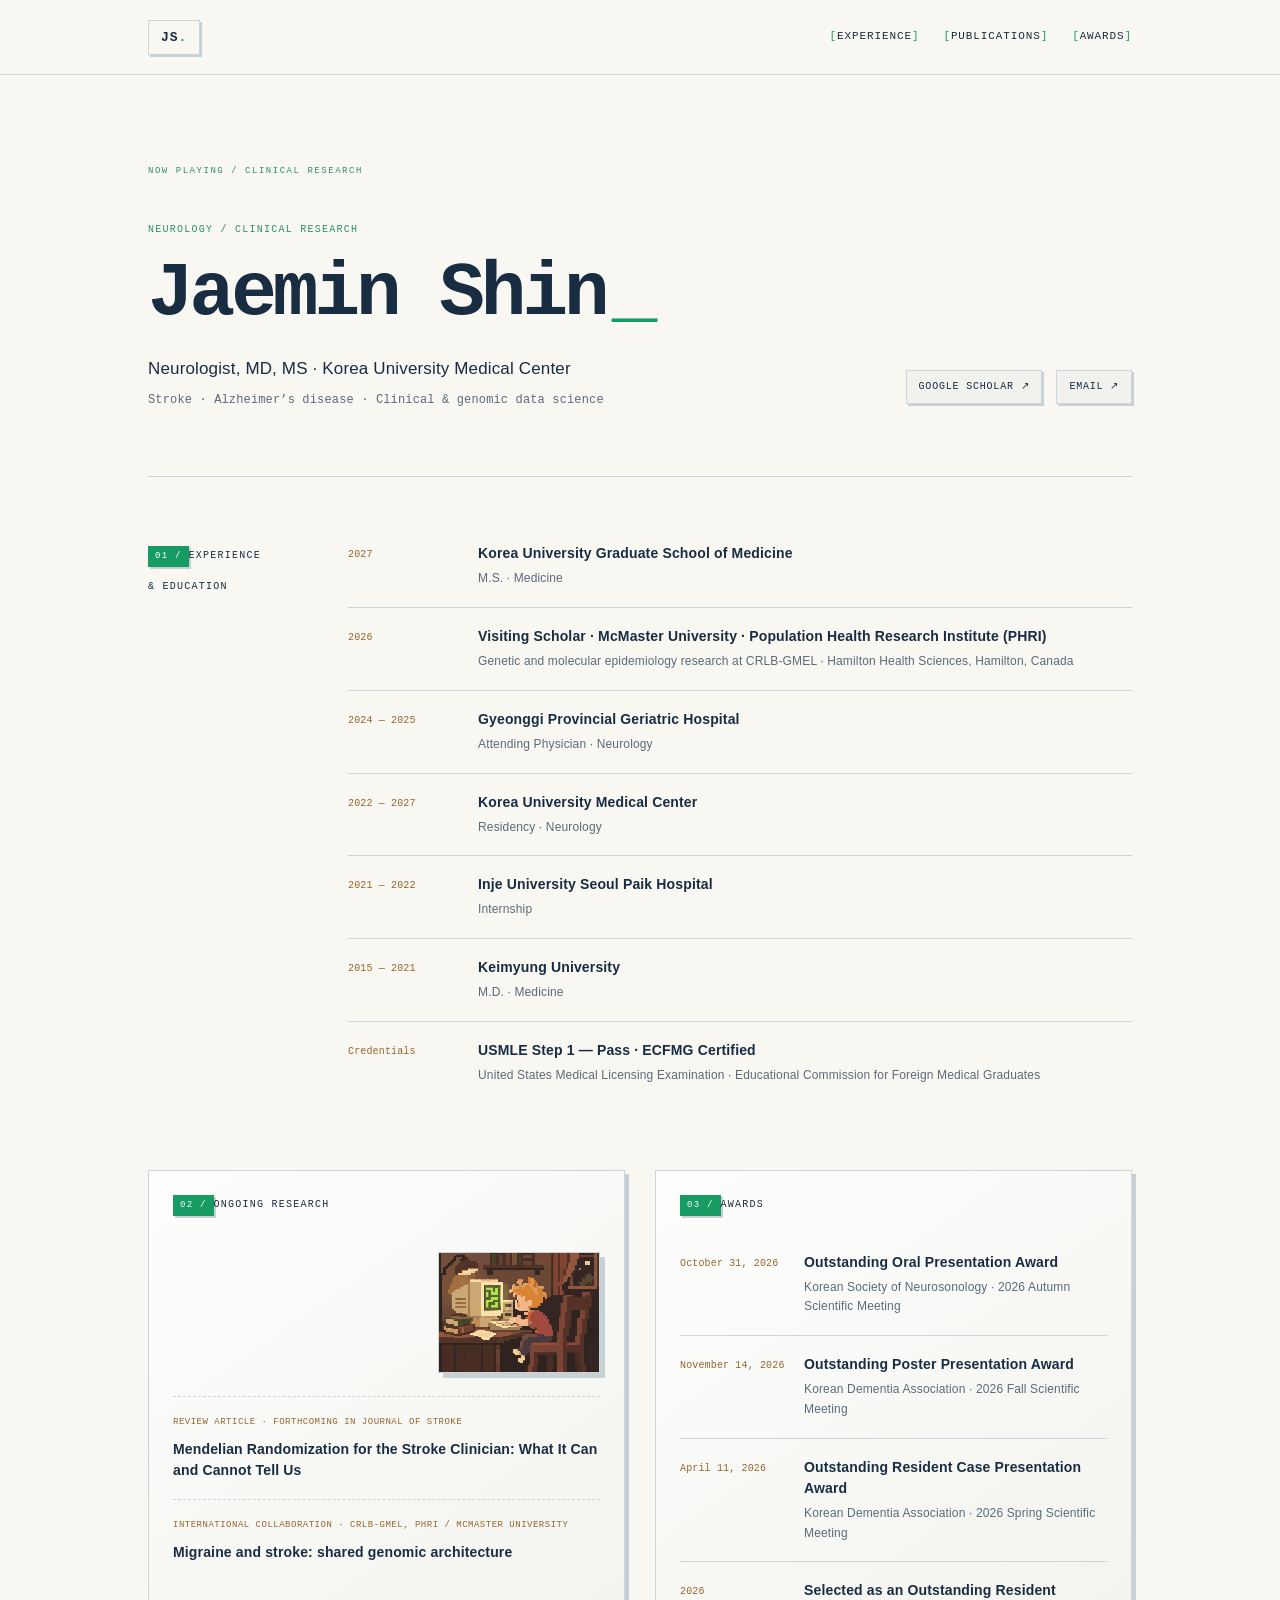
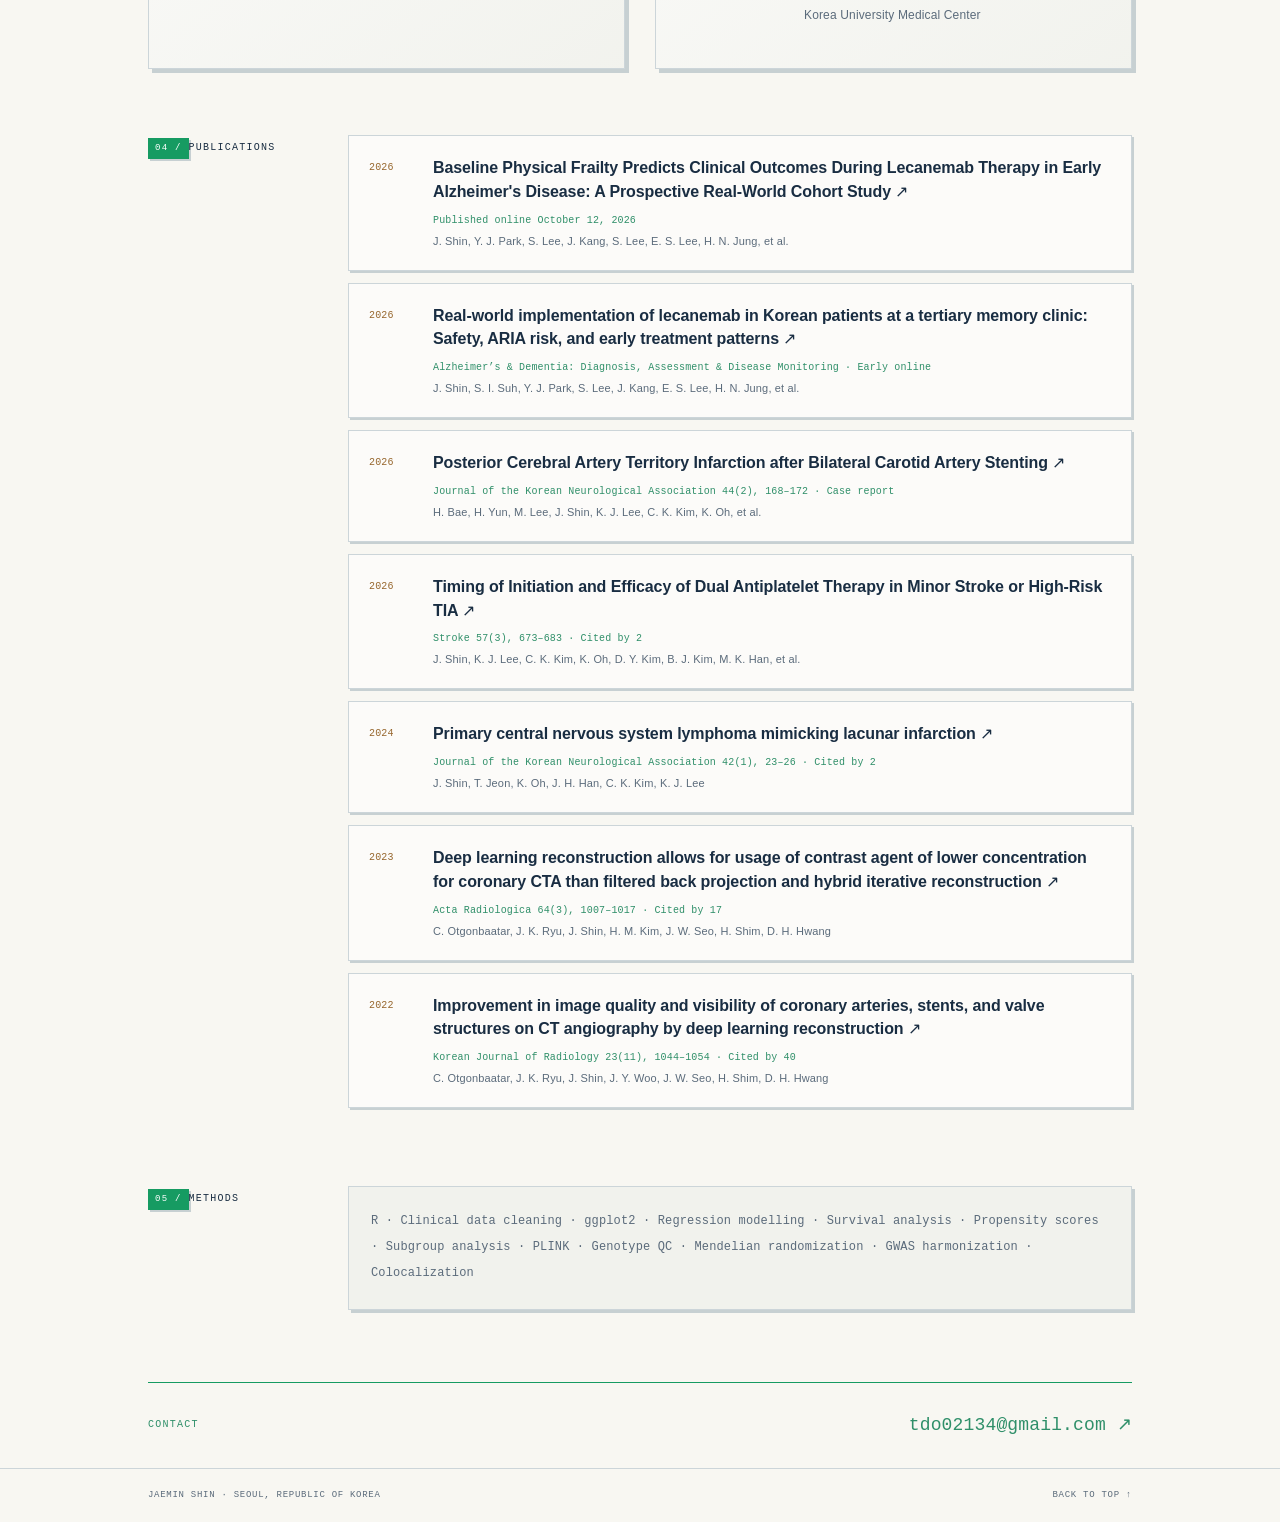
==== commit a6eb05ce: "Soften lo-fi theme and restore light background" ====
--- a/index.html
+++ b/index.html
@@ -1,5 +1,5 @@
-<!doctype html><html lang="en"><head><meta charset="utf-8"><meta name="viewport" content="width=device-width,initial-scale=1"><meta name="description" content="Jaemin Shin — Neurology, clinical research and genomic data science. Publications, appointments and awards."><meta name="theme-color" content="#161c1e"><title>Jaemin Shin · Research</title><style>
-:root{--night:#161c1e;--panel:#20282a;--panel-soft:#252e2f;--ink:#f0e6d2;--muted:#b7aa92;--line:#46524c;--irish:#169b62;--irish-soft:#6bc99c;--amber:#d9a15a;--shadow:#0c1112;--screen:#a8d979}*{box-sizing:border-box}html{scroll-behavior:smooth;scroll-padding-top:88px}body{margin:0;background:var(--night);color:var(--ink);font:15px/1.65 -apple-system,BlinkMacSystemFont,"Segoe UI",Arial,sans-serif;letter-spacing:.01em}body:before,body:after{content:"";position:fixed;inset:0;pointer-events:none;z-index:-1}body:before{background-image:radial-gradient(circle at 18% 14%,rgba(22,155,98,.11),transparent 26%),radial-gradient(circle at 84% 8%,rgba(217,161,90,.08),transparent 24%),linear-gradient(rgba(240,230,210,.026) 1px,transparent 1px),linear-gradient(90deg,rgba(240,230,210,.018) 1px,transparent 1px);background-size:auto,auto,24px 24px,24px 24px}body:after{background:repeating-linear-gradient(0deg,transparent 0 3px,rgba(0,0,0,.08) 4px);opacity:.28}a{color:inherit;text-decoration:none}a:hover{color:var(--irish-soft)}a:focus-visible,summary:focus-visible{outline:2px solid var(--irish-soft);outline-offset:5px}.wrap{max-width:1080px;margin:auto;padding:0 48px}header{position:sticky;top:0;z-index:20;border-bottom:1px solid var(--line);background:rgba(22,28,30,.91);backdrop-filter:blur(10px)}.nav{display:flex;justify-content:space-between;align-items:center;min-height:74px}.brand{font:700 13px/1 ui-monospace,SFMono-Regular,Consolas,monospace;letter-spacing:1px;padding:10px 12px;border:1px solid var(--line);box-shadow:3px 3px 0 var(--shadow)}.brand span{color:var(--irish-soft)}nav{display:flex;gap:24px;font:11px/1.4 ui-monospace,SFMono-Regular,Consolas,monospace;text-transform:uppercase;letter-spacing:.08em}nav a:before{content:"[";color:var(--irish)}nav a:after{content:"]";color:var(--irish)}main{padding-bottom:78px}.hero{padding:92px 0 66px;display:grid;grid-template-columns:1fr auto;gap:36px;align-items:end;border-bottom:1px solid var(--line)}.hero:before{content:"NOW PLAYING  /  CLINICAL RESEARCH";grid-column:1/-1;font:9px/1 ui-monospace,SFMono-Regular,Consolas,monospace;letter-spacing:.17em;color:var(--irish-soft)}.label,.section-label{font:10px/1.65 ui-monospace,SFMono-Regular,Consolas,monospace;letter-spacing:1.25px;text-transform:uppercase;color:var(--irish-soft)}h1{font:600 clamp(48px,7vw,76px)/1.03 ui-monospace,SFMono-Regular,Consolas,monospace;letter-spacing:-4px;margin:16px 0 22px;text-shadow:3px 3px 0 var(--shadow)}h1:after{content:"_";color:var(--irish);margin-left:.08em}.intro{margin:0;font-size:17px;line-height:1.65}.sub{color:var(--muted);font:12px/1.7 ui-monospace,SFMono-Regular,Consolas,monospace;margin:7px 0 0}.hero-links{display:flex;gap:14px;padding-bottom:6px}.hero-links a{font:10px/1 ui-monospace,SFMono-Regular,Consolas,monospace;text-transform:uppercase;letter-spacing:.08em;padding:11px 12px;border:1px solid var(--line);background:var(--panel);box-shadow:3px 3px 0 var(--shadow)}section{display:grid;grid-template-columns:170px 1fr;gap:30px;margin-top:66px}.section-label{margin:3px 0 0;color:var(--ink)}h2{font-size:14px;font-weight:600;letter-spacing:0;margin:0}.section-number{display:inline-block;color:var(--night);background:var(--irish-soft);font-size:9px;margin:0 0 12px;padding:3px 7px;box-shadow:2px 2px 0 var(--shadow)}.publication{display:grid;grid-template-columns:48px 1fr;gap:16px;padding:20px;margin:0 0 12px;border:1px solid var(--line);background:rgba(32,40,42,.72);box-shadow:4px 4px 0 var(--shadow)}.publication:hover{border-color:var(--irish);transform:translate(-1px,-1px)}.year{font:10px/1.7 ui-monospace,SFMono-Regular,Consolas,monospace;color:var(--amber);padding-top:3px}.paper{font-size:16px;line-height:1.48;font-weight:550;display:block;letter-spacing:-.1px}.arrow{color:var(--irish-soft);white-space:nowrap}.venue{font:10px/1.6 ui-monospace,SFMono-Regular,Consolas,monospace;margin:9px 0 3px;color:var(--irish-soft)}.authors{font-size:11px;color:var(--muted);margin:0}.record{display:grid;grid-template-columns:112px 1fr;gap:18px;border-top:1px solid var(--line);padding:18px 0}.record:first-child{padding-top:0;border-top:0}h3{font-size:14px;line-height:1.5;margin:0;font-weight:600}.record p{font-size:12px;color:var(--muted);margin:5px 0 0}.project{border-top:1px dashed var(--line);padding:18px 0}.project:first-child{border-top:0;padding-top:0}.project .label{font-size:9px;letter-spacing:.5px;margin:0 0 9px;color:var(--amber)}.research-awards-pair{display:grid;grid-template-columns:minmax(0,1fr) minmax(0,1fr);gap:30px;margin-top:66px}.research-awards-pair section{display:block;margin:0;padding:24px;border:1px solid var(--line);background:linear-gradient(145deg,rgba(37,46,47,.94),rgba(28,35,37,.94));box-shadow:6px 6px 0 var(--shadow)}.research-awards-pair .section-label{margin:0 0 24px}.research-awards-pair .record{grid-template-columns:106px 1fr}.research-lofi-scene{position:relative;width:38%;min-width:148px;max-width:182px;aspect-ratio:4/3;margin:0 0 23px auto;border:1px solid var(--line);background:#172331;overflow:hidden;box-shadow:5px 5px 0 var(--shadow)}.research-lofi-scene img{display:block;width:100%;height:100%;object-fit:cover;image-rendering:pixelated}.screen-flicker{position:absolute;left:29%;top:26%;width:14%;height:23%;background:rgba(151,238,53,.18);box-shadow:0 0 4px rgba(151,238,53,.16);mix-blend-mode:screen;pointer-events:none;animation:screenFlicker 2.8s steps(2,end) infinite}.hair-tuft{position:absolute;left:56%;top:20%;width:3px;height:7px;background:#d77c31;box-shadow:3px 1px 0 #e49a42,5px 3px 0 #c9672d;transform-origin:2px 7px;pointer-events:none;animation:hairSway 3.8s steps(2,end) infinite}.typing-hand{position:absolute;left:49%;top:52%;width:4px;height:3px;background:#efad87;pointer-events:none;animation:typeTap .54s steps(2,end) infinite}.typing-hand.alt{left:53%;top:50%;animation-delay:.27s}.skills{font:12px/2.15 ui-monospace,SFMono-Regular,Consolas,monospace;color:var(--muted);margin:0;padding:22px;border:1px solid var(--line);background:var(--panel);box-shadow:4px 4px 0 var(--shadow)}.contact{margin-top:72px;padding:30px 0;border-top:1px solid var(--irish);display:flex;justify-content:space-between;align-items:center}.contact a{font:18px/1.4 ui-monospace,SFMono-Regular,Consolas,monospace;color:var(--irish-soft)}footer{border-top:1px solid var(--line);padding:20px 0;font:9px/1.5 ui-monospace,SFMono-Regular,Consolas,monospace;letter-spacing:.08em;text-transform:uppercase;color:var(--muted)}.foot{display:flex;justify-content:space-between}@keyframes screenFlicker{0%,42%,100%{opacity:.25}44%{opacity:.7}48%{opacity:.32}72%{opacity:.5}}@keyframes hairSway{0%,100%{transform:rotate(0)}50%{transform:translateX(1px) rotate(7deg)}}@keyframes typeTap{0%{transform:translateY(0)}100%{transform:translateY(2px)}}@media(max-width:820px){.research-awards-pair{grid-template-columns:1fr;gap:36px}.research-awards-pair section{padding:22px}}@media(max-width:700px){.wrap{padding:0 22px}.nav{min-height:66px}.brand{padding:8px 10px}nav{gap:10px;font-size:9px}.hero{grid-template-columns:1fr;padding:60px 0 40px;gap:22px}.hero:before{font-size:8px}h1{letter-spacing:-3px}.hero-links{flex-wrap:wrap}section{grid-template-columns:1fr;gap:22px;margin-top:48px}.section-number{margin-right:10px}.publication{gap:10px;grid-template-columns:38px 1fr;padding:16px}.paper{font-size:15px}.record{grid-template-columns:96px 1fr}.research-awards-pair{margin-top:48px;gap:36px}.research-awards-pair .record{grid-template-columns:96px 1fr}.research-lofi-scene{width:42%;min-width:132px;max-width:156px;margin-bottom:20px}.contact{align-items:start;gap:18px;flex-direction:column}.contact a{font-size:15px}.foot{gap:12px;align-items:flex-start}}@media(prefers-reduced-motion:reduce){html{scroll-behavior:auto}.screen-flicker,.hair-tuft,.typing-hand{animation:none}.publication:hover{transform:none}}@media print{body{background:#fff;color:#111}body:before,body:after,header{display:none}.wrap{padding:0}.hero{padding-top:0}.publication,.skills,.research-awards-pair section{background:#fff;box-shadow:none}section,.publication{break-inside:avoid}}
+<!doctype html><html lang="en"><head><meta charset="utf-8"><meta name="viewport" content="width=device-width,initial-scale=1"><meta name="description" content="Jaemin Shin — Neurology, clinical research and genomic data science. Publications, appointments and awards."><meta name="theme-color" content="#f8f7f2"><title>Jaemin Shin · Research</title><style>
+:root{--night:#f8f7f2;--panel:#f1f2ed;--panel-soft:#ecefe9;--ink:#192d42;--muted:#5b6b7b;--line:#ccd5d9;--irish:#169b62;--irish-soft:#2f8f69;--amber:#96662d;--shadow:#c7d0d2;--screen:#7fbf55}*{box-sizing:border-box}html{scroll-behavior:smooth;scroll-padding-top:88px}body{margin:0;background:var(--night);color:var(--ink);font:15px/1.65 -apple-system,BlinkMacSystemFont,"Segoe UI",Arial,sans-serif;letter-spacing:.01em}body:before,body:after{background:repeating-linear-gradient(0deg,transparent 0 4px,rgba(25,45,66,.018) 5px);opacity:.25}body:before{background-image:radial-gradient(circle at 18% 14%,rgba(22,155,98,.065),transparent 27%),radial-gradient(circle at 84% 8%,rgba(217,161,90,.05),transparent 25%),linear-gradient(rgba(25,45,66,.026) 1px,transparent 1px),linear-gradient(90deg,rgba(25,45,66,.02) 1px,transparent 1px);background-size:auto,auto,24px 24px,24px 24px}body:after{background:repeating-linear-gradient(0deg,transparent 0 3px,rgba(0,0,0,.08) 4px);opacity:.28}a{color:inherit;text-decoration:none}a:hover{color:var(--irish-soft)}a:focus-visible,summary:focus-visible{outline:2px solid var(--irish-soft);outline-offset:5px}.wrap{max-width:1080px;margin:auto;padding:0 48px}header{position:sticky;top:0;z-index:20;border-bottom:1px solid var(--line);background:rgba(248,247,242,.94);backdrop-filter:blur(10px)}.nav{display:flex;justify-content:space-between;align-items:center;min-height:74px}.brand{font:700 13px/1 ui-monospace,SFMono-Regular,Consolas,monospace;letter-spacing:1px;padding:10px 12px;border:1px solid var(--line);box-shadow:2px 2px 0 var(--shadow)}.brand span{color:var(--irish-soft)}nav{display:flex;gap:24px;font:11px/1.4 ui-monospace,SFMono-Regular,Consolas,monospace;text-transform:uppercase;letter-spacing:.08em}nav a:before{content:"[";color:var(--irish)}nav a:after{content:"]";color:var(--irish)}main{padding-bottom:78px}.hero{padding:92px 0 66px;display:grid;grid-template-columns:1fr auto;gap:36px;align-items:end;border-bottom:1px solid var(--line)}.hero:before{content:"NOW PLAYING  /  CLINICAL RESEARCH";grid-column:1/-1;font:9px/1 ui-monospace,SFMono-Regular,Consolas,monospace;letter-spacing:.17em;color:var(--irish-soft)}.label,.section-label{font:10px/1.65 ui-monospace,SFMono-Regular,Consolas,monospace;letter-spacing:1.25px;text-transform:uppercase;color:var(--irish-soft)}h1{font:600 clamp(48px,7vw,76px)/1.03 ui-monospace,SFMono-Regular,Consolas,monospace;letter-spacing:-4px;margin:16px 0 22px;text-shadow:none}h1:after{content:"_";color:var(--irish);margin-left:.08em}.intro{margin:0;font-size:17px;line-height:1.65}.sub{color:var(--muted);font:12px/1.7 ui-monospace,SFMono-Regular,Consolas,monospace;margin:7px 0 0}.hero-links{display:flex;gap:14px;padding-bottom:6px}.hero-links a{font:10px/1 ui-monospace,SFMono-Regular,Consolas,monospace;text-transform:uppercase;letter-spacing:.08em;padding:11px 12px;border:1px solid var(--line);background:var(--panel);box-shadow:2px 2px 0 var(--shadow)}section{display:grid;grid-template-columns:170px 1fr;gap:30px;margin-top:66px}.section-label{margin:3px 0 0;color:var(--ink)}h2{font-size:14px;font-weight:600;letter-spacing:0;margin:0}.section-number{display:inline-block;color:#fff;background:var(--irish);font-size:9px;margin:0 0 12px;padding:3px 7px;box-shadow:2px 2px 0 var(--shadow)}.publication{display:grid;grid-template-columns:48px 1fr;gap:16px;padding:20px;margin:0 0 12px;border:1px solid var(--line);background:rgba(255,255,255,.58);box-shadow:2px 2px 0 var(--shadow)}.publication:hover{border-color:var(--irish);transform:translate(-1px,-1px)}.year{font:10px/1.7 ui-monospace,SFMono-Regular,Consolas,monospace;color:var(--amber);padding-top:3px}.paper{font-size:16px;line-height:1.48;font-weight:550;display:block;letter-spacing:-.1px}.arrow{color:var(--irish-soft);white-space:nowrap}.venue{font:10px/1.6 ui-monospace,SFMono-Regular,Consolas,monospace;margin:9px 0 3px;color:var(--irish-soft)}.authors{font-size:11px;color:var(--muted);margin:0}.record{display:grid;grid-template-columns:112px 1fr;gap:18px;border-top:1px solid var(--line);padding:18px 0}.record:first-child{padding-top:0;border-top:0}h3{font-size:14px;line-height:1.5;margin:0;font-weight:600}.record p{font-size:12px;color:var(--muted);margin:5px 0 0}.project{border-top:1px dashed var(--line);padding:18px 0}.project:first-child{border-top:0;padding-top:0}.project .label{font-size:9px;letter-spacing:.5px;margin:0 0 9px;color:var(--amber)}.research-awards-pair{display:grid;grid-template-columns:minmax(0,1fr) minmax(0,1fr);gap:30px;margin-top:66px}.research-awards-pair section{display:block;margin:0;padding:24px;border:1px solid var(--line);background:linear-gradient(145deg,rgba(255,255,255,.82),rgba(241,242,237,.9));box-shadow:4px 4px 0 var(--shadow)}.research-awards-pair .section-label{margin:0 0 24px}.research-awards-pair .record{grid-template-columns:106px 1fr}.research-lofi-scene{position:relative;width:38%;min-width:148px;max-width:182px;aspect-ratio:4/3;margin:0 0 23px auto;border:1px solid var(--line);background:#172331;overflow:hidden;box-shadow:5px 5px 0 var(--shadow)}.research-lofi-scene img{display:block;width:100%;height:100%;object-fit:cover;image-rendering:pixelated}.screen-flicker{position:absolute;left:29%;top:26%;width:14%;height:23%;background:rgba(151,238,53,.18);box-shadow:0 0 4px rgba(151,238,53,.16);mix-blend-mode:screen;pointer-events:none;animation:screenFlicker 2.8s steps(2,end) infinite}.hair-tuft{position:absolute;left:56%;top:20%;width:3px;height:7px;background:#d77c31;box-shadow:3px 1px 0 #e49a42,5px 3px 0 #c9672d;transform-origin:2px 7px;pointer-events:none;animation:hairSway 3.8s steps(2,end) infinite}.typing-hand{position:absolute;left:49%;top:52%;width:4px;height:3px;background:#efad87;pointer-events:none;animation:typeTap .54s steps(2,end) infinite}.typing-hand.alt{left:53%;top:50%;animation-delay:.27s}.skills{font:12px/2.15 ui-monospace,SFMono-Regular,Consolas,monospace;color:var(--muted);margin:0;padding:22px;border:1px solid var(--line);background:var(--panel);box-shadow:3px 3px 0 var(--shadow)}.contact{margin-top:72px;padding:30px 0;border-top:1px solid var(--irish);display:flex;justify-content:space-between;align-items:center}.contact a{font:18px/1.4 ui-monospace,SFMono-Regular,Consolas,monospace;color:var(--irish-soft)}footer{border-top:1px solid var(--line);padding:20px 0;font:9px/1.5 ui-monospace,SFMono-Regular,Consolas,monospace;letter-spacing:.08em;text-transform:uppercase;color:var(--muted)}.foot{display:flex;justify-content:space-between}@keyframes screenFlicker{0%,42%,100%{opacity:.25}44%{opacity:.7}48%{opacity:.32}72%{opacity:.5}}@keyframes hairSway{0%,100%{transform:rotate(0)}50%{transform:translateX(1px) rotate(7deg)}}@keyframes typeTap{0%{transform:translateY(0)}100%{transform:translateY(2px)}}@media(max-width:820px){.research-awards-pair{grid-template-columns:1fr;gap:36px}.research-awards-pair section{padding:22px}}@media(max-width:700px){.wrap{padding:0 22px}.nav{min-height:66px}.brand{padding:8px 10px}nav{gap:10px;font-size:9px}.hero{grid-template-columns:1fr;padding:60px 0 40px;gap:22px}.hero:before{font-size:8px}h1{letter-spacing:-3px}.hero-links{flex-wrap:wrap}section{grid-template-columns:1fr;gap:22px;margin-top:48px}.section-number{margin-right:10px}.publication{gap:10px;grid-template-columns:38px 1fr;padding:16px}.paper{font-size:15px}.record{grid-template-columns:96px 1fr}.research-awards-pair{margin-top:48px;gap:36px}.research-awards-pair .record{grid-template-columns:96px 1fr}.research-lofi-scene{width:42%;min-width:132px;max-width:156px;margin-bottom:20px}.contact{align-items:start;gap:18px;flex-direction:column}.contact a{font-size:15px}.foot{gap:12px;align-items:flex-start}}@media(prefers-reduced-motion:reduce){html{scroll-behavior:auto}.screen-flicker,.hair-tuft,.typing-hand{animation:none}.publication:hover{transform:none}}@media print{body{background:#fff;color:#111}body:before,body:after,header{display:none}.wrap{padding:0}.hero{padding-top:0}.publication,.skills,.research-awards-pair section{background:#fff;box-shadow:none}section,.publication{break-inside:avoid}}
 </style><meta property="og:title" content="Jaemin Shin · Research"><meta property="og:description" content="Publications, appointments and awards in neurology and clinical research."><meta property="og:type" content="website"><meta property="og:url" content="https://jaemin0209.github.io/"><meta name="twitter:card" content="summary"><script async src="https://www.googletagmanager.com/gtag/js?id=G-1ZE7ZJSGTK"></script><script>window.dataLayer=window.dataLayer||[];function gtag(){dataLayer.push(arguments);}gtag('js',new Date());gtag('config','G-1ZE7ZJSGTK');</script></head><body><header><div class="wrap nav"><a class="brand" href="#top">JS<span>.</span></a><nav aria-label="Main navigation"><a href="#appointments">Experience</a><a href="#publications">Publications</a><a href="#awards">Awards</a></nav></div></header><main class="wrap" id="top"><div class="hero"><div><p class="label">Neurology / Clinical Research</p><h1>Jaemin Shin</h1><p class="intro">Neurologist, MD, MS · Korea University Medical Center</p><p class="sub">Stroke · Alzheimer’s disease · Clinical & genomic data science</p></div><div class="hero-links"><a href="https://scholar.google.com/citations?user=AnztMl4AAAAJ" target="_blank" rel="noopener noreferrer">Google Scholar ↗︎</a><a href="mailto:tdo02134@gmail.com">Email ↗︎</a></div></div><section id="appointments"><h2 class="section-label"><span class="section-number">01 /</span>Experience<br>& Education</h2><div><div class="record"><span class="year">2027</span><div><h3>Korea University Graduate School of Medicine</h3><p>M.S. · Medicine</p></div></div><div class="record"><span class="year">2026</span><div><h3>Visiting Scholar · McMaster University · Population Health Research Institute (PHRI)</h3><p>Genetic and molecular epidemiology research at CRLB-GMEL · Hamilton Health Sciences, Hamilton, Canada</p></div></div><div class="record"><span class="year">2024 — 2025</span><div><h3>Gyeonggi Provincial Geriatric Hospital</h3><p>Attending Physician · Neurology</p></div></div><div class="record"><span class="year">2022 — 2027</span><div><h3>Korea University Medical Center</h3><p>Residency · Neurology</p></div></div><div class="record"><span class="year">2021 — 2022</span><div><h3>Inje University Seoul Paik Hospital</h3><p>Internship</p></div></div><div class="record"><span class="year">2015 — 2021</span><div><h3>Keimyung University</h3><p>M.D. · Medicine</p></div></div><div class="record"><span class="year">Credentials</span><div><h3>USMLE Step 1 — Pass · ECFMG Certified</h3><p>United States Medical Licensing Examination · Educational Commission for Foreign Medical Graduates</p></div></div></div></section><div class="research-awards-pair"><section id="ongoing"><h2 class="section-label"><span class="section-number">02 /</span>Ongoing Research</h2><div><figure class="research-lofi-scene" role="img" aria-label="Low-resolution pixel art of a cheerful novice researcher working at a beige CRT computer"><img src="lofi-research-night.svg" alt="Cute orange-haired novice researcher typing at a beige CRT computer in a cozy pixel-art study" loading="lazy"><span class="screen-flicker" aria-hidden="true"></span><span class="hair-tuft" aria-hidden="true"></span><span class="typing-hand" aria-hidden="true"></span><span class="typing-hand alt" aria-hidden="true"></span></figure><article class="project"><p class="label">Review article · Forthcoming in Journal of Stroke</p><h3>Mendelian Randomization for the Stroke Clinician: What It Can and Cannot Tell Us</h3></article><article class="project"><p class="label">International collaboration · CRLB-GMEL, PHRI / McMaster University</p><h3>Migraine and stroke: shared genomic architecture</h3></article></div></section><section id="awards"><h2 class="section-label"><span class="section-number">03 /</span>Awards</h2><div><div class="record"><span class="year">October 31, 2026</span><div><h3>Outstanding Oral Presentation Award</h3><p>Korean Society of Neurosonology · 2026 Autumn Scientific Meeting</p></div></div><div class="record"><span class="year">November 14, 2026</span><div><h3>Outstanding Poster Presentation Award</h3><p>Korean Dementia Association · 2026 Fall Scientific Meeting</p></div></div><div class="record"><span class="year">April 11, 2026</span><div><h3>Outstanding Resident Case Presentation Award</h3><p>Korean Dementia Association · 2026 Spring Scientific Meeting</p></div></div><div class="record"><span class="year">2026</span><div><h3>Selected as an Outstanding Resident</h3><p>Korea University Medical Center</p></div></div></div></section></div><section id="publications"><h2 class="section-label"><span class="section-number">04 /</span>Publications</h2><div><article class="publication"><span class="year">2026</span><div><a class="paper" href="https://www.aginganddisease.org/EN/10.14336/AD.2026.0978" target="_blank" rel="noopener noreferrer">Baseline Physical Frailty Predicts Clinical Outcomes During Lecanemab Therapy in Early Alzheimer&#x27;s Disease: A Prospective Real-World Cohort Study <span class="arrow">↗︎</span></a><p class="venue">Published online October 12, 2026</p><p class="authors">J. Shin, Y. J. Park, S. Lee, J. Kang, S. Lee, E. S. Lee, H. N. Jung, et al.</p></div></article><article class="publication"><span class="year">2026</span><div><a class="paper" href="https://scholar.google.com/citations?view_op=view_citation&amp;hl=ko&amp;user=AnztMl4AAAAJ&amp;citation_for_view=AnztMl4AAAAJ:qjMakFHDy7sC" target="_blank" rel="noopener noreferrer">Real-world implementation of lecanemab in Korean patients at a tertiary memory clinic: Safety, ARIA risk, and early treatment patterns <span class="arrow">↗︎</span></a><p class="venue">Alzheimer’s &amp; Dementia: Diagnosis, Assessment &amp; Disease Monitoring</p><p class="authors">J. Shin, S. I. Suh, Y. J. Park, S. Lee, J. Kang, E. S. Lee, H. N. Jung, et al.</p></div></article><article class="publication"><span class="year">2026</span><div><a class="paper" href="https://scholar.google.com/citations?view_op=view_citation&amp;hl=ko&amp;user=AnztMl4AAAAJ&amp;citation_for_view=AnztMl4AAAAJ:UeHWp8X0CEIC" target="_blank" rel="noopener noreferrer">Posterior Cerebral Artery Territory Infarction after Bilateral Carotid Artery Stenting <span class="arrow">↗︎</span></a><p class="venue">Journal of the Korean Neurological Association 44(2), 168–172</p><p class="authors">H. Bae, H. Yun, M. Lee, J. Shin, K. J. Lee, C. K. Kim, K. Oh, et al.</p></div></article><article class="publication"><span class="year">2026</span><div><a class="paper" href="https://scholar.google.com/citations?view_op=view_citation&amp;hl=ko&amp;user=AnztMl4AAAAJ&amp;citation_for_view=AnztMl4AAAAJ:2osOgNQ5qMEC" target="_blank" rel="noopener noreferrer">Timing of Initiation and Efficacy of Dual Antiplatelet Therapy in Minor Stroke or High-Risk TIA <span class="arrow">↗︎</span></a><p class="venue">Stroke 57(3), 673–683</p><p class="authors">J. Shin, K. J. Lee, C. K. Kim, K. Oh, D. Y. Kim, B. J. Kim, M. K. Han, et al.</p></div></article><article class="publication"><span class="year">2024</span><div><a class="paper" href="https://scholar.google.com/citations?view_op=view_citation&amp;hl=ko&amp;user=AnztMl4AAAAJ&amp;citation_for_view=AnztMl4AAAAJ:d1gkVwhDpl0C" target="_blank" rel="noopener noreferrer">Primary central nervous system lymphoma mimicking lacunar infarction <span class="arrow">↗︎</span></a><p class="venue">Journal of the Korean Neurological Association 42(1), 23–26</p><p class="authors">J. Shin, T. Jeon, K. Oh, J. H. Han, C. K. Kim, K. J. Lee</p></div></article><article class="publication"><span class="year">2023</span><div><a class="paper" href="https://scholar.google.com/citations?view_op=view_citation&amp;hl=ko&amp;user=AnztMl4AAAAJ&amp;citation_for_view=AnztMl4AAAAJ:u5HHmVD_uO8C" target="_blank" rel="noopener noreferrer">Deep learning reconstruction allows for usage of contrast agent of lower concentration for coronary CTA than filtered back projection and hybrid iterative reconstruction <span class="arrow">↗︎</span></a><p class="venue">Acta Radiologica 64(3), 1007–1017</p><p class="authors">C. Otgonbaatar, J. K. Ryu, J. Shin, H. M. Kim, J. W. Seo, H. Shim, D. H. Hwang</p></div></article><article class="publication"><span class="year">2022</span><div><a class="paper" href="https://scholar.google.com/citations?view_op=view_citation&amp;hl=ko&amp;user=AnztMl4AAAAJ&amp;citation_for_view=AnztMl4AAAAJ:u-x6o8ySG0sC" target="_blank" rel="noopener noreferrer">Improvement in image quality and visibility of coronary arteries, stents, and valve structures on CT angiography by deep learning reconstruction <span class="arrow">↗︎</span></a><p class="venue">Korean Journal of Radiology 23(11), 1044–1054</p><p class="authors">C. Otgonbaatar, J. K. Ryu, J. Shin, J. Y. Woo, J. W. Seo, H. Shim, D. H. Hwang</p></div></article></div></section><section><h2 class="section-label"><span class="section-number">05 /</span>Methods</h2><p class="skills">R · Clinical data cleaning · ggplot2 · Regression modelling · Survival analysis · Propensity scores · Subgroup analysis · PLINK · Genotype QC · Mendelian randomization · GWAS harmonization · Colocalization</p></section><div class="contact" id="contact"><span class="label">Contact</span><a href="mailto:tdo02134@gmail.com">tdo02134@gmail.com ↗︎</a></div></main><footer><div class="wrap foot"><span>Jaemin Shin · Seoul, Republic of Korea</span><a href="#top">Back to top ↑</a></div></footer><script>// Keep the existing content.json editor compatible with the new presentation.
 (async () => {
  try {
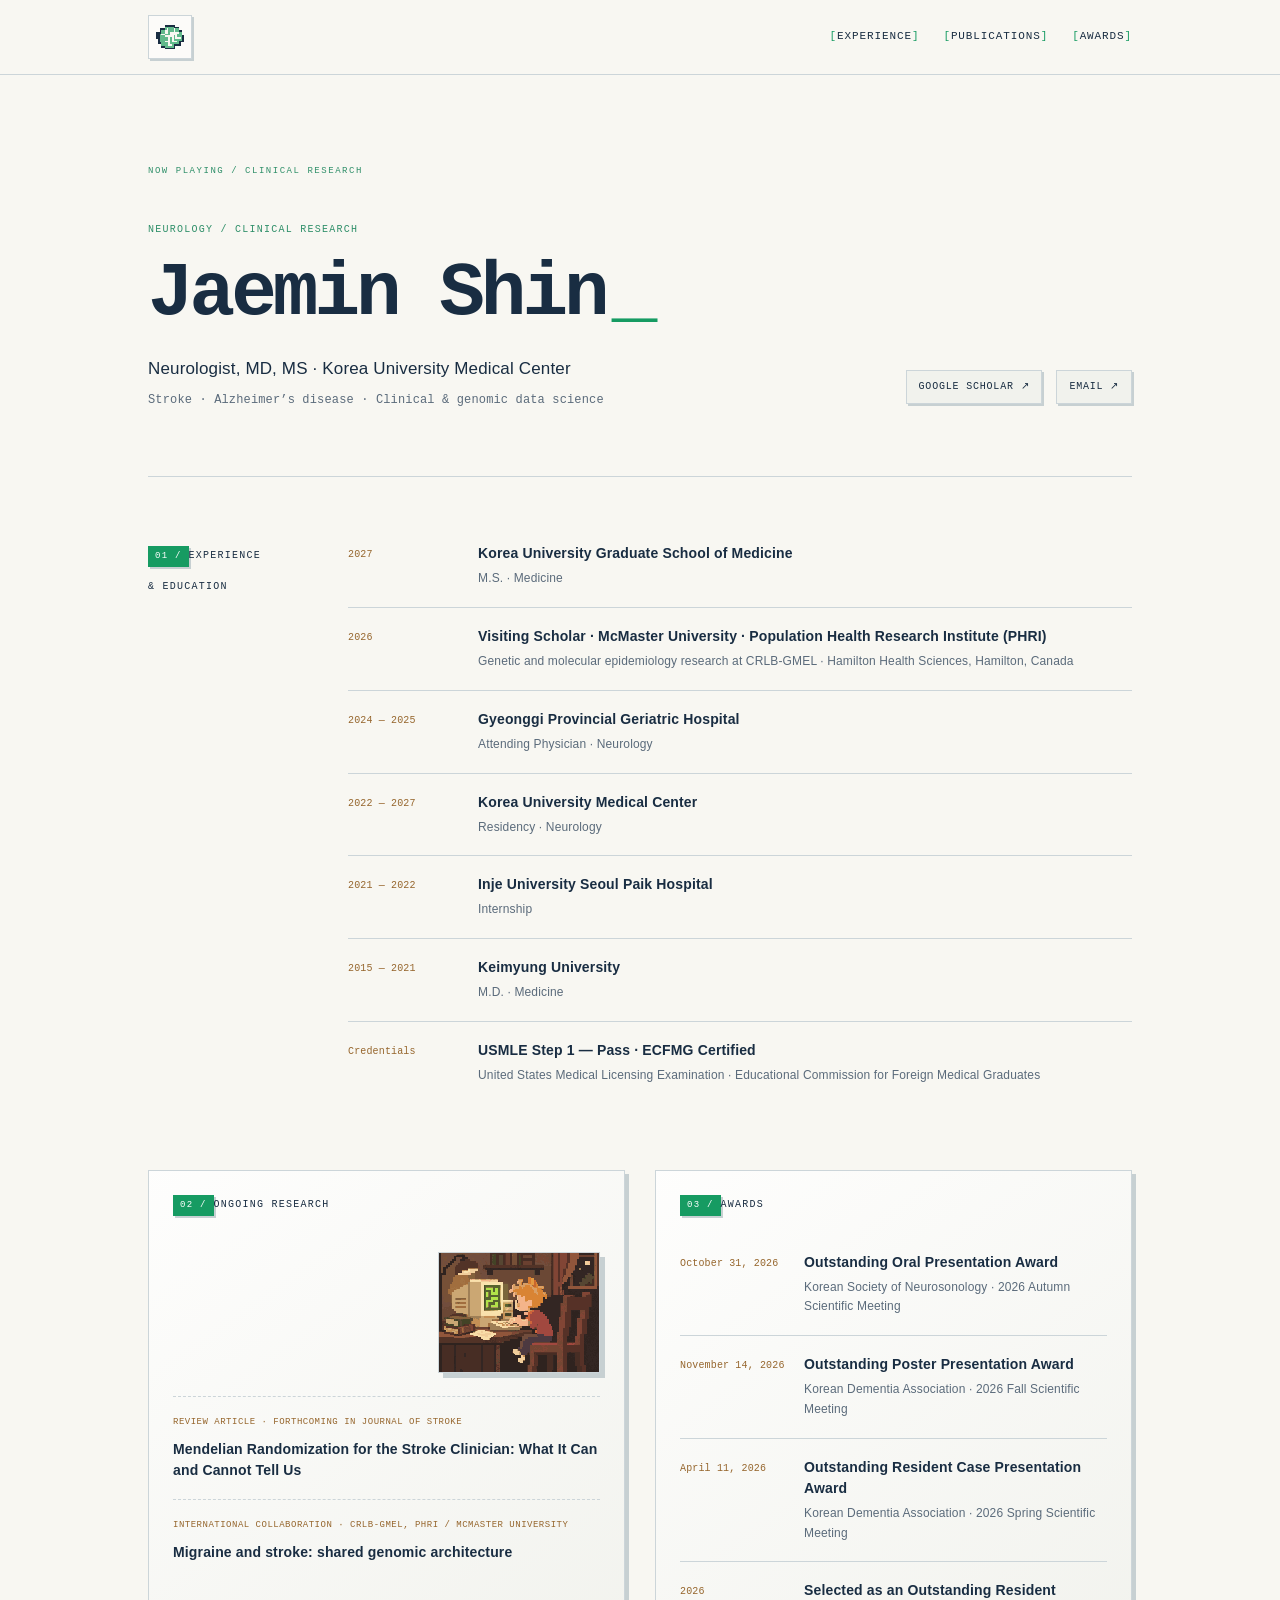
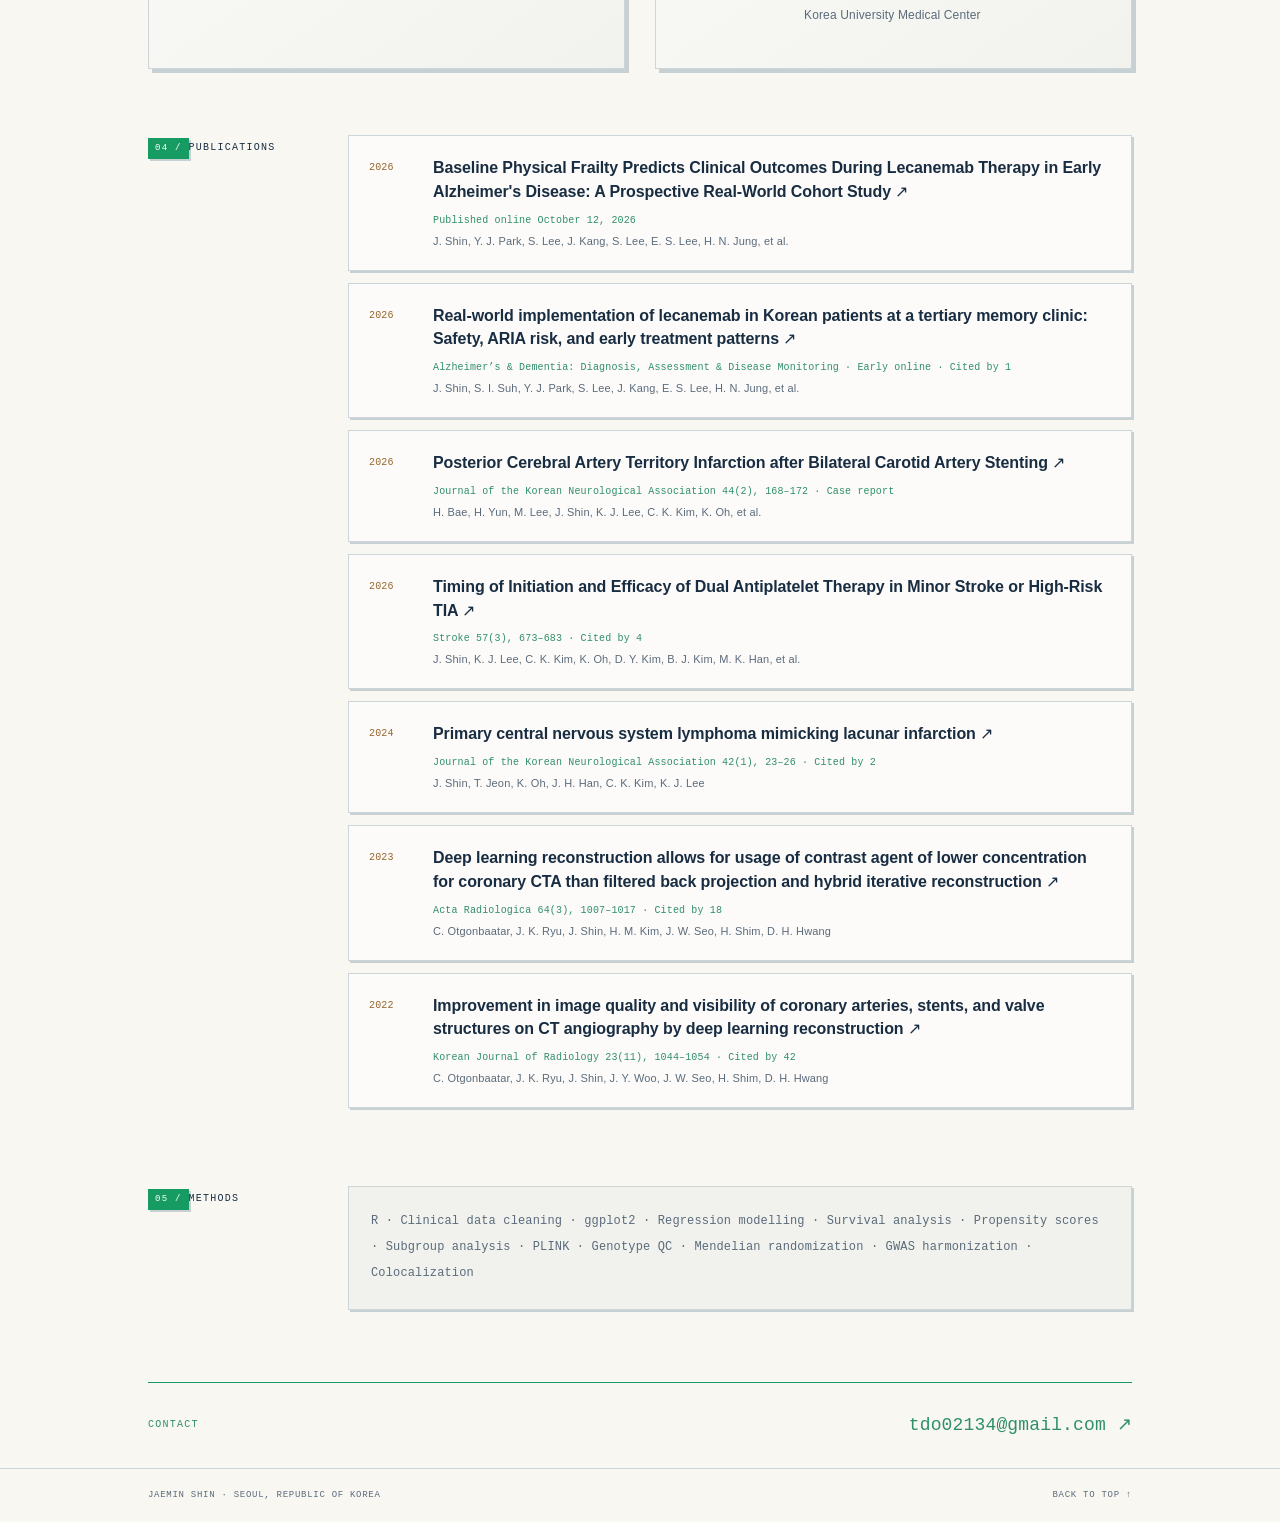
==== commit 9e918b21: "Replace text logo with pixel brain symbol" ====
--- a/index.html
+++ b/index.html
@@ -1,6 +1,6 @@
 <!doctype html><html lang="en"><head><meta charset="utf-8"><meta name="viewport" content="width=device-width,initial-scale=1"><meta name="description" content="Jaemin Shin — Neurology, clinical research and genomic data science. Publications, appointments and awards."><meta name="theme-color" content="#f8f7f2"><title>Jaemin Shin · Research</title><style>
-:root{--night:#f8f7f2;--panel:#f1f2ed;--panel-soft:#ecefe9;--ink:#192d42;--muted:#5b6b7b;--line:#ccd5d9;--irish:#169b62;--irish-soft:#2f8f69;--amber:#96662d;--shadow:#c7d0d2;--screen:#7fbf55}*{box-sizing:border-box}html{scroll-behavior:smooth;scroll-padding-top:88px}body{margin:0;background:var(--night);color:var(--ink);font:15px/1.65 -apple-system,BlinkMacSystemFont,"Segoe UI",Arial,sans-serif;letter-spacing:.01em}body:before,body:after{background:repeating-linear-gradient(0deg,transparent 0 4px,rgba(25,45,66,.018) 5px);opacity:.25}body:before{background-image:radial-gradient(circle at 18% 14%,rgba(22,155,98,.065),transparent 27%),radial-gradient(circle at 84% 8%,rgba(217,161,90,.05),transparent 25%),linear-gradient(rgba(25,45,66,.026) 1px,transparent 1px),linear-gradient(90deg,rgba(25,45,66,.02) 1px,transparent 1px);background-size:auto,auto,24px 24px,24px 24px}body:after{background:repeating-linear-gradient(0deg,transparent 0 3px,rgba(0,0,0,.08) 4px);opacity:.28}a{color:inherit;text-decoration:none}a:hover{color:var(--irish-soft)}a:focus-visible,summary:focus-visible{outline:2px solid var(--irish-soft);outline-offset:5px}.wrap{max-width:1080px;margin:auto;padding:0 48px}header{position:sticky;top:0;z-index:20;border-bottom:1px solid var(--line);background:rgba(248,247,242,.94);backdrop-filter:blur(10px)}.nav{display:flex;justify-content:space-between;align-items:center;min-height:74px}.brand{font:700 13px/1 ui-monospace,SFMono-Regular,Consolas,monospace;letter-spacing:1px;padding:10px 12px;border:1px solid var(--line);box-shadow:2px 2px 0 var(--shadow)}.brand span{color:var(--irish-soft)}nav{display:flex;gap:24px;font:11px/1.4 ui-monospace,SFMono-Regular,Consolas,monospace;text-transform:uppercase;letter-spacing:.08em}nav a:before{content:"[";color:var(--irish)}nav a:after{content:"]";color:var(--irish)}main{padding-bottom:78px}.hero{padding:92px 0 66px;display:grid;grid-template-columns:1fr auto;gap:36px;align-items:end;border-bottom:1px solid var(--line)}.hero:before{content:"NOW PLAYING  /  CLINICAL RESEARCH";grid-column:1/-1;font:9px/1 ui-monospace,SFMono-Regular,Consolas,monospace;letter-spacing:.17em;color:var(--irish-soft)}.label,.section-label{font:10px/1.65 ui-monospace,SFMono-Regular,Consolas,monospace;letter-spacing:1.25px;text-transform:uppercase;color:var(--irish-soft)}h1{font:600 clamp(48px,7vw,76px)/1.03 ui-monospace,SFMono-Regular,Consolas,monospace;letter-spacing:-4px;margin:16px 0 22px;text-shadow:none}h1:after{content:"_";color:var(--irish);margin-left:.08em}.intro{margin:0;font-size:17px;line-height:1.65}.sub{color:var(--muted);font:12px/1.7 ui-monospace,SFMono-Regular,Consolas,monospace;margin:7px 0 0}.hero-links{display:flex;gap:14px;padding-bottom:6px}.hero-links a{font:10px/1 ui-monospace,SFMono-Regular,Consolas,monospace;text-transform:uppercase;letter-spacing:.08em;padding:11px 12px;border:1px solid var(--line);background:var(--panel);box-shadow:2px 2px 0 var(--shadow)}section{display:grid;grid-template-columns:170px 1fr;gap:30px;margin-top:66px}.section-label{margin:3px 0 0;color:var(--ink)}h2{font-size:14px;font-weight:600;letter-spacing:0;margin:0}.section-number{display:inline-block;color:#fff;background:var(--irish);font-size:9px;margin:0 0 12px;padding:3px 7px;box-shadow:2px 2px 0 var(--shadow)}.publication{display:grid;grid-template-columns:48px 1fr;gap:16px;padding:20px;margin:0 0 12px;border:1px solid var(--line);background:rgba(255,255,255,.58);box-shadow:2px 2px 0 var(--shadow)}.publication:hover{border-color:var(--irish);transform:translate(-1px,-1px)}.year{font:10px/1.7 ui-monospace,SFMono-Regular,Consolas,monospace;color:var(--amber);padding-top:3px}.paper{font-size:16px;line-height:1.48;font-weight:550;display:block;letter-spacing:-.1px}.arrow{color:var(--irish-soft);white-space:nowrap}.venue{font:10px/1.6 ui-monospace,SFMono-Regular,Consolas,monospace;margin:9px 0 3px;color:var(--irish-soft)}.authors{font-size:11px;color:var(--muted);margin:0}.record{display:grid;grid-template-columns:112px 1fr;gap:18px;border-top:1px solid var(--line);padding:18px 0}.record:first-child{padding-top:0;border-top:0}h3{font-size:14px;line-height:1.5;margin:0;font-weight:600}.record p{font-size:12px;color:var(--muted);margin:5px 0 0}.project{border-top:1px dashed var(--line);padding:18px 0}.project:first-child{border-top:0;padding-top:0}.project .label{font-size:9px;letter-spacing:.5px;margin:0 0 9px;color:var(--amber)}.research-awards-pair{display:grid;grid-template-columns:minmax(0,1fr) minmax(0,1fr);gap:30px;margin-top:66px}.research-awards-pair section{display:block;margin:0;padding:24px;border:1px solid var(--line);background:linear-gradient(145deg,rgba(255,255,255,.82),rgba(241,242,237,.9));box-shadow:4px 4px 0 var(--shadow)}.research-awards-pair .section-label{margin:0 0 24px}.research-awards-pair .record{grid-template-columns:106px 1fr}.research-lofi-scene{position:relative;width:38%;min-width:148px;max-width:182px;aspect-ratio:4/3;margin:0 0 23px auto;border:1px solid var(--line);background:#172331;overflow:hidden;box-shadow:5px 5px 0 var(--shadow)}.research-lofi-scene img{display:block;width:100%;height:100%;object-fit:cover;image-rendering:pixelated}.screen-flicker{position:absolute;left:29%;top:26%;width:14%;height:23%;background:rgba(151,238,53,.18);box-shadow:0 0 4px rgba(151,238,53,.16);mix-blend-mode:screen;pointer-events:none;animation:screenFlicker 2.8s steps(2,end) infinite}.hair-tuft{position:absolute;left:56%;top:20%;width:3px;height:7px;background:#d77c31;box-shadow:3px 1px 0 #e49a42,5px 3px 0 #c9672d;transform-origin:2px 7px;pointer-events:none;animation:hairSway 3.8s steps(2,end) infinite}.typing-hand{position:absolute;left:49%;top:52%;width:4px;height:3px;background:#efad87;pointer-events:none;animation:typeTap .54s steps(2,end) infinite}.typing-hand.alt{left:53%;top:50%;animation-delay:.27s}.skills{font:12px/2.15 ui-monospace,SFMono-Regular,Consolas,monospace;color:var(--muted);margin:0;padding:22px;border:1px solid var(--line);background:var(--panel);box-shadow:3px 3px 0 var(--shadow)}.contact{margin-top:72px;padding:30px 0;border-top:1px solid var(--irish);display:flex;justify-content:space-between;align-items:center}.contact a{font:18px/1.4 ui-monospace,SFMono-Regular,Consolas,monospace;color:var(--irish-soft)}footer{border-top:1px solid var(--line);padding:20px 0;font:9px/1.5 ui-monospace,SFMono-Regular,Consolas,monospace;letter-spacing:.08em;text-transform:uppercase;color:var(--muted)}.foot{display:flex;justify-content:space-between}@keyframes screenFlicker{0%,42%,100%{opacity:.25}44%{opacity:.7}48%{opacity:.32}72%{opacity:.5}}@keyframes hairSway{0%,100%{transform:rotate(0)}50%{transform:translateX(1px) rotate(7deg)}}@keyframes typeTap{0%{transform:translateY(0)}100%{transform:translateY(2px)}}@media(max-width:820px){.research-awards-pair{grid-template-columns:1fr;gap:36px}.research-awards-pair section{padding:22px}}@media(max-width:700px){.wrap{padding:0 22px}.nav{min-height:66px}.brand{padding:8px 10px}nav{gap:10px;font-size:9px}.hero{grid-template-columns:1fr;padding:60px 0 40px;gap:22px}.hero:before{font-size:8px}h1{letter-spacing:-3px}.hero-links{flex-wrap:wrap}section{grid-template-columns:1fr;gap:22px;margin-top:48px}.section-number{margin-right:10px}.publication{gap:10px;grid-template-columns:38px 1fr;padding:16px}.paper{font-size:15px}.record{grid-template-columns:96px 1fr}.research-awards-pair{margin-top:48px;gap:36px}.research-awards-pair .record{grid-template-columns:96px 1fr}.research-lofi-scene{width:42%;min-width:132px;max-width:156px;margin-bottom:20px}.contact{align-items:start;gap:18px;flex-direction:column}.contact a{font-size:15px}.foot{gap:12px;align-items:flex-start}}@media(prefers-reduced-motion:reduce){html{scroll-behavior:auto}.screen-flicker,.hair-tuft,.typing-hand{animation:none}.publication:hover{transform:none}}@media print{body{background:#fff;color:#111}body:before,body:after,header{display:none}.wrap{padding:0}.hero{padding-top:0}.publication,.skills,.research-awards-pair section{background:#fff;box-shadow:none}section,.publication{break-inside:avoid}}
-</style><meta property="og:title" content="Jaemin Shin · Research"><meta property="og:description" content="Publications, appointments and awards in neurology and clinical research."><meta property="og:type" content="website"><meta property="og:url" content="https://jaemin0209.github.io/"><meta name="twitter:card" content="summary"><script async src="https://www.googletagmanager.com/gtag/js?id=G-1ZE7ZJSGTK"></script><script>window.dataLayer=window.dataLayer||[];function gtag(){dataLayer.push(arguments);}gtag('js',new Date());gtag('config','G-1ZE7ZJSGTK');</script></head><body><header><div class="wrap nav"><a class="brand" href="#top">JS<span>.</span></a><nav aria-label="Main navigation"><a href="#appointments">Experience</a><a href="#publications">Publications</a><a href="#awards">Awards</a></nav></div></header><main class="wrap" id="top"><div class="hero"><div><p class="label">Neurology / Clinical Research</p><h1>Jaemin Shin</h1><p class="intro">Neurologist, MD, MS · Korea University Medical Center</p><p class="sub">Stroke · Alzheimer’s disease · Clinical & genomic data science</p></div><div class="hero-links"><a href="https://scholar.google.com/citations?user=AnztMl4AAAAJ" target="_blank" rel="noopener noreferrer">Google Scholar ↗︎</a><a href="mailto:tdo02134@gmail.com">Email ↗︎</a></div></div><section id="appointments"><h2 class="section-label"><span class="section-number">01 /</span>Experience<br>& Education</h2><div><div class="record"><span class="year">2027</span><div><h3>Korea University Graduate School of Medicine</h3><p>M.S. · Medicine</p></div></div><div class="record"><span class="year">2026</span><div><h3>Visiting Scholar · McMaster University · Population Health Research Institute (PHRI)</h3><p>Genetic and molecular epidemiology research at CRLB-GMEL · Hamilton Health Sciences, Hamilton, Canada</p></div></div><div class="record"><span class="year">2024 — 2025</span><div><h3>Gyeonggi Provincial Geriatric Hospital</h3><p>Attending Physician · Neurology</p></div></div><div class="record"><span class="year">2022 — 2027</span><div><h3>Korea University Medical Center</h3><p>Residency · Neurology</p></div></div><div class="record"><span class="year">2021 — 2022</span><div><h3>Inje University Seoul Paik Hospital</h3><p>Internship</p></div></div><div class="record"><span class="year">2015 — 2021</span><div><h3>Keimyung University</h3><p>M.D. · Medicine</p></div></div><div class="record"><span class="year">Credentials</span><div><h3>USMLE Step 1 — Pass · ECFMG Certified</h3><p>United States Medical Licensing Examination · Educational Commission for Foreign Medical Graduates</p></div></div></div></section><div class="research-awards-pair"><section id="ongoing"><h2 class="section-label"><span class="section-number">02 /</span>Ongoing Research</h2><div><figure class="research-lofi-scene" role="img" aria-label="Low-resolution pixel art of a cheerful novice researcher working at a beige CRT computer"><img src="lofi-research-night.svg" alt="Cute orange-haired novice researcher typing at a beige CRT computer in a cozy pixel-art study" loading="lazy"><span class="screen-flicker" aria-hidden="true"></span><span class="hair-tuft" aria-hidden="true"></span><span class="typing-hand" aria-hidden="true"></span><span class="typing-hand alt" aria-hidden="true"></span></figure><article class="project"><p class="label">Review article · Forthcoming in Journal of Stroke</p><h3>Mendelian Randomization for the Stroke Clinician: What It Can and Cannot Tell Us</h3></article><article class="project"><p class="label">International collaboration · CRLB-GMEL, PHRI / McMaster University</p><h3>Migraine and stroke: shared genomic architecture</h3></article></div></section><section id="awards"><h2 class="section-label"><span class="section-number">03 /</span>Awards</h2><div><div class="record"><span class="year">October 31, 2026</span><div><h3>Outstanding Oral Presentation Award</h3><p>Korean Society of Neurosonology · 2026 Autumn Scientific Meeting</p></div></div><div class="record"><span class="year">November 14, 2026</span><div><h3>Outstanding Poster Presentation Award</h3><p>Korean Dementia Association · 2026 Fall Scientific Meeting</p></div></div><div class="record"><span class="year">April 11, 2026</span><div><h3>Outstanding Resident Case Presentation Award</h3><p>Korean Dementia Association · 2026 Spring Scientific Meeting</p></div></div><div class="record"><span class="year">2026</span><div><h3>Selected as an Outstanding Resident</h3><p>Korea University Medical Center</p></div></div></div></section></div><section id="publications"><h2 class="section-label"><span class="section-number">04 /</span>Publications</h2><div><article class="publication"><span class="year">2026</span><div><a class="paper" href="https://www.aginganddisease.org/EN/10.14336/AD.2026.0978" target="_blank" rel="noopener noreferrer">Baseline Physical Frailty Predicts Clinical Outcomes During Lecanemab Therapy in Early Alzheimer&#x27;s Disease: A Prospective Real-World Cohort Study <span class="arrow">↗︎</span></a><p class="venue">Published online October 12, 2026</p><p class="authors">J. Shin, Y. J. Park, S. Lee, J. Kang, S. Lee, E. S. Lee, H. N. Jung, et al.</p></div></article><article class="publication"><span class="year">2026</span><div><a class="paper" href="https://scholar.google.com/citations?view_op=view_citation&amp;hl=ko&amp;user=AnztMl4AAAAJ&amp;citation_for_view=AnztMl4AAAAJ:qjMakFHDy7sC" target="_blank" rel="noopener noreferrer">Real-world implementation of lecanemab in Korean patients at a tertiary memory clinic: Safety, ARIA risk, and early treatment patterns <span class="arrow">↗︎</span></a><p class="venue">Alzheimer’s &amp; Dementia: Diagnosis, Assessment &amp; Disease Monitoring</p><p class="authors">J. Shin, S. I. Suh, Y. J. Park, S. Lee, J. Kang, E. S. Lee, H. N. Jung, et al.</p></div></article><article class="publication"><span class="year">2026</span><div><a class="paper" href="https://scholar.google.com/citations?view_op=view_citation&amp;hl=ko&amp;user=AnztMl4AAAAJ&amp;citation_for_view=AnztMl4AAAAJ:UeHWp8X0CEIC" target="_blank" rel="noopener noreferrer">Posterior Cerebral Artery Territory Infarction after Bilateral Carotid Artery Stenting <span class="arrow">↗︎</span></a><p class="venue">Journal of the Korean Neurological Association 44(2), 168–172</p><p class="authors">H. Bae, H. Yun, M. Lee, J. Shin, K. J. Lee, C. K. Kim, K. Oh, et al.</p></div></article><article class="publication"><span class="year">2026</span><div><a class="paper" href="https://scholar.google.com/citations?view_op=view_citation&amp;hl=ko&amp;user=AnztMl4AAAAJ&amp;citation_for_view=AnztMl4AAAAJ:2osOgNQ5qMEC" target="_blank" rel="noopener noreferrer">Timing of Initiation and Efficacy of Dual Antiplatelet Therapy in Minor Stroke or High-Risk TIA <span class="arrow">↗︎</span></a><p class="venue">Stroke 57(3), 673–683</p><p class="authors">J. Shin, K. J. Lee, C. K. Kim, K. Oh, D. Y. Kim, B. J. Kim, M. K. Han, et al.</p></div></article><article class="publication"><span class="year">2024</span><div><a class="paper" href="https://scholar.google.com/citations?view_op=view_citation&amp;hl=ko&amp;user=AnztMl4AAAAJ&amp;citation_for_view=AnztMl4AAAAJ:d1gkVwhDpl0C" target="_blank" rel="noopener noreferrer">Primary central nervous system lymphoma mimicking lacunar infarction <span class="arrow">↗︎</span></a><p class="venue">Journal of the Korean Neurological Association 42(1), 23–26</p><p class="authors">J. Shin, T. Jeon, K. Oh, J. H. Han, C. K. Kim, K. J. Lee</p></div></article><article class="publication"><span class="year">2023</span><div><a class="paper" href="https://scholar.google.com/citations?view_op=view_citation&amp;hl=ko&amp;user=AnztMl4AAAAJ&amp;citation_for_view=AnztMl4AAAAJ:u5HHmVD_uO8C" target="_blank" rel="noopener noreferrer">Deep learning reconstruction allows for usage of contrast agent of lower concentration for coronary CTA than filtered back projection and hybrid iterative reconstruction <span class="arrow">↗︎</span></a><p class="venue">Acta Radiologica 64(3), 1007–1017</p><p class="authors">C. Otgonbaatar, J. K. Ryu, J. Shin, H. M. Kim, J. W. Seo, H. Shim, D. H. Hwang</p></div></article><article class="publication"><span class="year">2022</span><div><a class="paper" href="https://scholar.google.com/citations?view_op=view_citation&amp;hl=ko&amp;user=AnztMl4AAAAJ&amp;citation_for_view=AnztMl4AAAAJ:u-x6o8ySG0sC" target="_blank" rel="noopener noreferrer">Improvement in image quality and visibility of coronary arteries, stents, and valve structures on CT angiography by deep learning reconstruction <span class="arrow">↗︎</span></a><p class="venue">Korean Journal of Radiology 23(11), 1044–1054</p><p class="authors">C. Otgonbaatar, J. K. Ryu, J. Shin, J. Y. Woo, J. W. Seo, H. Shim, D. H. Hwang</p></div></article></div></section><section><h2 class="section-label"><span class="section-number">05 /</span>Methods</h2><p class="skills">R · Clinical data cleaning · ggplot2 · Regression modelling · Survival analysis · Propensity scores · Subgroup analysis · PLINK · Genotype QC · Mendelian randomization · GWAS harmonization · Colocalization</p></section><div class="contact" id="contact"><span class="label">Contact</span><a href="mailto:tdo02134@gmail.com">tdo02134@gmail.com ↗︎</a></div></main><footer><div class="wrap foot"><span>Jaemin Shin · Seoul, Republic of Korea</span><a href="#top">Back to top ↑</a></div></footer><script>// Keep the existing content.json editor compatible with the new presentation.
+:root{--night:#f8f7f2;--panel:#f1f2ed;--panel-soft:#ecefe9;--ink:#192d42;--muted:#5b6b7b;--line:#ccd5d9;--irish:#169b62;--irish-soft:#2f8f69;--amber:#96662d;--shadow:#c7d0d2;--screen:#7fbf55}*{box-sizing:border-box}html{scroll-behavior:smooth;scroll-padding-top:88px}body{margin:0;background:var(--night);color:var(--ink);font:15px/1.65 -apple-system,BlinkMacSystemFont,"Segoe UI",Arial,sans-serif;letter-spacing:.01em}body:before,body:after{background:repeating-linear-gradient(0deg,transparent 0 4px,rgba(25,45,66,.018) 5px);opacity:.25}body:before{background-image:radial-gradient(circle at 18% 14%,rgba(22,155,98,.065),transparent 27%),radial-gradient(circle at 84% 8%,rgba(217,161,90,.05),transparent 25%),linear-gradient(rgba(25,45,66,.026) 1px,transparent 1px),linear-gradient(90deg,rgba(25,45,66,.02) 1px,transparent 1px);background-size:auto,auto,24px 24px,24px 24px}body:after{background:repeating-linear-gradient(0deg,transparent 0 3px,rgba(0,0,0,.08) 4px);opacity:.28}a{color:inherit;text-decoration:none}a:hover{color:var(--irish-soft)}a:focus-visible,summary:focus-visible{outline:2px solid var(--irish-soft);outline-offset:5px}.wrap{max-width:1080px;margin:auto;padding:0 48px}header{position:sticky;top:0;z-index:20;border-bottom:1px solid var(--line);background:rgba(248,247,242,.94);backdrop-filter:blur(10px)}.nav{display:flex;justify-content:space-between;align-items:center;min-height:74px}.brand{display:grid;place-items:center;width:44px;height:44px;padding:7px;border:1px solid var(--line);background:rgba(255,255,255,.5);box-shadow:2px 2px 0 var(--shadow)}.brand-brain{display:block;width:28px;height:28px;image-rendering:pixelated}nav{display:flex;gap:24px;font:11px/1.4 ui-monospace,SFMono-Regular,Consolas,monospace;text-transform:uppercase;letter-spacing:.08em}nav a:before{content:"[";color:var(--irish)}nav a:after{content:"]";color:var(--irish)}main{padding-bottom:78px}.hero{padding:92px 0 66px;display:grid;grid-template-columns:1fr auto;gap:36px;align-items:end;border-bottom:1px solid var(--line)}.hero:before{content:"NOW PLAYING  /  CLINICAL RESEARCH";grid-column:1/-1;font:9px/1 ui-monospace,SFMono-Regular,Consolas,monospace;letter-spacing:.17em;color:var(--irish-soft)}.label,.section-label{font:10px/1.65 ui-monospace,SFMono-Regular,Consolas,monospace;letter-spacing:1.25px;text-transform:uppercase;color:var(--irish-soft)}h1{font:600 clamp(48px,7vw,76px)/1.03 ui-monospace,SFMono-Regular,Consolas,monospace;letter-spacing:-4px;margin:16px 0 22px;text-shadow:none}h1:after{content:"_";color:var(--irish);margin-left:.08em}.intro{margin:0;font-size:17px;line-height:1.65}.sub{color:var(--muted);font:12px/1.7 ui-monospace,SFMono-Regular,Consolas,monospace;margin:7px 0 0}.hero-links{display:flex;gap:14px;padding-bottom:6px}.hero-links a{font:10px/1 ui-monospace,SFMono-Regular,Consolas,monospace;text-transform:uppercase;letter-spacing:.08em;padding:11px 12px;border:1px solid var(--line);background:var(--panel);box-shadow:2px 2px 0 var(--shadow)}section{display:grid;grid-template-columns:170px 1fr;gap:30px;margin-top:66px}.section-label{margin:3px 0 0;color:var(--ink)}h2{font-size:14px;font-weight:600;letter-spacing:0;margin:0}.section-number{display:inline-block;color:#fff;background:var(--irish);font-size:9px;margin:0 0 12px;padding:3px 7px;box-shadow:2px 2px 0 var(--shadow)}.publication{display:grid;grid-template-columns:48px 1fr;gap:16px;padding:20px;margin:0 0 12px;border:1px solid var(--line);background:rgba(255,255,255,.58);box-shadow:2px 2px 0 var(--shadow)}.publication:hover{border-color:var(--irish);transform:translate(-1px,-1px)}.year{font:10px/1.7 ui-monospace,SFMono-Regular,Consolas,monospace;color:var(--amber);padding-top:3px}.paper{font-size:16px;line-height:1.48;font-weight:550;display:block;letter-spacing:-.1px}.arrow{color:var(--irish-soft);white-space:nowrap}.venue{font:10px/1.6 ui-monospace,SFMono-Regular,Consolas,monospace;margin:9px 0 3px;color:var(--irish-soft)}.authors{font-size:11px;color:var(--muted);margin:0}.record{display:grid;grid-template-columns:112px 1fr;gap:18px;border-top:1px solid var(--line);padding:18px 0}.record:first-child{padding-top:0;border-top:0}h3{font-size:14px;line-height:1.5;margin:0;font-weight:600}.record p{font-size:12px;color:var(--muted);margin:5px 0 0}.project{border-top:1px dashed var(--line);padding:18px 0}.project:first-child{border-top:0;padding-top:0}.project .label{font-size:9px;letter-spacing:.5px;margin:0 0 9px;color:var(--amber)}.research-awards-pair{display:grid;grid-template-columns:minmax(0,1fr) minmax(0,1fr);gap:30px;margin-top:66px}.research-awards-pair section{display:block;margin:0;padding:24px;border:1px solid var(--line);background:linear-gradient(145deg,rgba(255,255,255,.82),rgba(241,242,237,.9));box-shadow:4px 4px 0 var(--shadow)}.research-awards-pair .section-label{margin:0 0 24px}.research-awards-pair .record{grid-template-columns:106px 1fr}.research-lofi-scene{position:relative;width:38%;min-width:148px;max-width:182px;aspect-ratio:4/3;margin:0 0 23px auto;border:1px solid var(--line);background:#172331;overflow:hidden;box-shadow:5px 5px 0 var(--shadow)}.research-lofi-scene img{display:block;width:100%;height:100%;object-fit:cover;image-rendering:pixelated}.screen-flicker{position:absolute;left:29%;top:26%;width:14%;height:23%;background:rgba(151,238,53,.18);box-shadow:0 0 4px rgba(151,238,53,.16);mix-blend-mode:screen;pointer-events:none;animation:screenFlicker 2.8s steps(2,end) infinite}.hair-tuft{position:absolute;left:56%;top:20%;width:3px;height:7px;background:#d77c31;box-shadow:3px 1px 0 #e49a42,5px 3px 0 #c9672d;transform-origin:2px 7px;pointer-events:none;animation:hairSway 3.8s steps(2,end) infinite}.typing-hand{position:absolute;left:49%;top:52%;width:4px;height:3px;background:#efad87;pointer-events:none;animation:typeTap .54s steps(2,end) infinite}.typing-hand.alt{left:53%;top:50%;animation-delay:.27s}.skills{font:12px/2.15 ui-monospace,SFMono-Regular,Consolas,monospace;color:var(--muted);margin:0;padding:22px;border:1px solid var(--line);background:var(--panel);box-shadow:2px 2px 0 var(--shadow)}.contact{margin-top:72px;padding:30px 0;border-top:1px solid var(--irish);display:flex;justify-content:space-between;align-items:center}.contact a{font:18px/1.4 ui-monospace,SFMono-Regular,Consolas,monospace;color:var(--irish-soft)}footer{border-top:1px solid var(--line);padding:20px 0;font:9px/1.5 ui-monospace,SFMono-Regular,Consolas,monospace;letter-spacing:.08em;text-transform:uppercase;color:var(--muted)}.foot{display:flex;justify-content:space-between}@keyframes screenFlicker{0%,42%,100%{opacity:.25}44%{opacity:.7}48%{opacity:.32}72%{opacity:.5}}@keyframes hairSway{0%,100%{transform:rotate(0)}50%{transform:translateX(1px) rotate(7deg)}}@keyframes typeTap{0%{transform:translateY(0)}100%{transform:translateY(2px)}}@media(max-width:820px){.research-awards-pair{grid-template-columns:1fr;gap:36px}.research-awards-pair section{padding:22px}}@media(max-width:700px){.wrap{padding:0 22px}.nav{min-height:66px}.brand{padding:8px 10px}nav{gap:10px;font-size:9px}.hero{grid-template-columns:1fr;padding:60px 0 40px;gap:22px}.hero:before{font-size:8px}h1{letter-spacing:-3px}.hero-links{flex-wrap:wrap}section{grid-template-columns:1fr;gap:22px;margin-top:48px}.section-number{margin-right:10px}.publication{gap:10px;grid-template-columns:38px 1fr;padding:16px}.paper{font-size:15px}.record{grid-template-columns:96px 1fr}.research-awards-pair{margin-top:48px;gap:36px}.research-awards-pair .record{grid-template-columns:96px 1fr}.research-lofi-scene{width:42%;min-width:132px;max-width:156px;margin-bottom:20px}.contact{align-items:start;gap:18px;flex-direction:column}.contact a{font-size:15px}.foot{gap:12px;align-items:flex-start}}@media(prefers-reduced-motion:reduce){html{scroll-behavior:auto}.screen-flicker,.hair-tuft,.typing-hand{animation:none}.publication:hover{transform:none}}@media print{body{background:#fff;color:#111}body:before,body:after,header{display:none}.wrap{padding:0}.hero{padding-top:0}.publication,.skills,.research-awards-pair section{background:#fff;box-shadow:none}section,.publication{break-inside:avoid}}
+</style><meta property="og:title" content="Jaemin Shin · Research"><meta property="og:description" content="Publications, appointments and awards in neurology and clinical research."><meta property="og:type" content="website"><meta property="og:url" content="https://jaemin0209.github.io/"><meta name="twitter:card" content="summary"><script async src="https://www.googletagmanager.com/gtag/js?id=G-1ZE7ZJSGTK"></script><script>window.dataLayer=window.dataLayer||[];function gtag(){dataLayer.push(arguments);}gtag('js',new Date());gtag('config','G-1ZE7ZJSGTK');</script></head><body><header><div class="wrap nav"><a class="brand" href="#top" aria-label="Back to top"><svg class="brand-brain" viewBox="0 0 16 16" role="img" aria-label="Pixel brain symbol" shape-rendering="crispEdges"><path fill="#192d42" d="M5 1h6v1h2v2h2v3h1v4h-2v2h-3v2H5v-1H3v-2H1V9H0V5h2V3h3z"/><path fill="#61b98b" d="M5 2h5v1h3v2h2v5h-2v2h-3v2H5v-1H3v-2H2V6h1V4h2z"/><path fill="#f8f7f2" d="M6 3h1v3H5v1H3V6h2V4h1zm4 0h1v2h2v1h-1v2h2v1h-3V7h-1v3h2v1h-3V8H8v4h1v1H7v-2H5v-1h2V8H5V7h3V5h2z"/></svg></a><nav aria-label="Main navigation"><a href="#appointments">Experience</a><a href="#publications">Publications</a><a href="#awards">Awards</a></nav></div></header><main class="wrap" id="top"><div class="hero"><div><p class="label">Neurology / Clinical Research</p><h1>Jaemin Shin</h1><p class="intro">Neurologist, MD, MS · Korea University Medical Center</p><p class="sub">Stroke · Alzheimer’s disease · Clinical & genomic data science</p></div><div class="hero-links"><a href="https://scholar.google.com/citations?user=AnztMl4AAAAJ" target="_blank" rel="noopener noreferrer">Google Scholar ↗︎</a><a href="mailto:tdo02134@gmail.com">Email ↗︎</a></div></div><section id="appointments"><h2 class="section-label"><span class="section-number">01 /</span>Experience<br>& Education</h2><div><div class="record"><span class="year">2027</span><div><h3>Korea University Graduate School of Medicine</h3><p>M.S. · Medicine</p></div></div><div class="record"><span class="year">2026</span><div><h3>Visiting Scholar · McMaster University · Population Health Research Institute (PHRI)</h3><p>Genetic and molecular epidemiology research at CRLB-GMEL · Hamilton Health Sciences, Hamilton, Canada</p></div></div><div class="record"><span class="year">2024 — 2025</span><div><h3>Gyeonggi Provincial Geriatric Hospital</h3><p>Attending Physician · Neurology</p></div></div><div class="record"><span class="year">2022 — 2027</span><div><h3>Korea University Medical Center</h3><p>Residency · Neurology</p></div></div><div class="record"><span class="year">2021 — 2022</span><div><h3>Inje University Seoul Paik Hospital</h3><p>Internship</p></div></div><div class="record"><span class="year">2015 — 2021</span><div><h3>Keimyung University</h3><p>M.D. · Medicine</p></div></div><div class="record"><span class="year">Credentials</span><div><h3>USMLE Step 1 — Pass · ECFMG Certified</h3><p>United States Medical Licensing Examination · Educational Commission for Foreign Medical Graduates</p></div></div></div></section><div class="research-awards-pair"><section id="ongoing"><h2 class="section-label"><span class="section-number">02 /</span>Ongoing Research</h2><div><figure class="research-lofi-scene" role="img" aria-label="Low-resolution pixel art of a cheerful novice researcher working at a beige CRT computer"><img src="lofi-research-night.svg" alt="Cute orange-haired novice researcher typing at a beige CRT computer in a cozy pixel-art study" loading="lazy"><span class="screen-flicker" aria-hidden="true"></span><span class="hair-tuft" aria-hidden="true"></span><span class="typing-hand" aria-hidden="true"></span><span class="typing-hand alt" aria-hidden="true"></span></figure><article class="project"><p class="label">Review article · Forthcoming in Journal of Stroke</p><h3>Mendelian Randomization for the Stroke Clinician: What It Can and Cannot Tell Us</h3></article><article class="project"><p class="label">International collaboration · CRLB-GMEL, PHRI / McMaster University</p><h3>Migraine and stroke: shared genomic architecture</h3></article></div></section><section id="awards"><h2 class="section-label"><span class="section-number">03 /</span>Awards</h2><div><div class="record"><span class="year">October 31, 2026</span><div><h3>Outstanding Oral Presentation Award</h3><p>Korean Society of Neurosonology · 2026 Autumn Scientific Meeting</p></div></div><div class="record"><span class="year">November 14, 2026</span><div><h3>Outstanding Poster Presentation Award</h3><p>Korean Dementia Association · 2026 Fall Scientific Meeting</p></div></div><div class="record"><span class="year">April 11, 2026</span><div><h3>Outstanding Resident Case Presentation Award</h3><p>Korean Dementia Association · 2026 Spring Scientific Meeting</p></div></div><div class="record"><span class="year">2026</span><div><h3>Selected as an Outstanding Resident</h3><p>Korea University Medical Center</p></div></div></div></section></div><section id="publications"><h2 class="section-label"><span class="section-number">04 /</span>Publications</h2><div><article class="publication"><span class="year">2026</span><div><a class="paper" href="https://www.aginganddisease.org/EN/10.14336/AD.2026.0978" target="_blank" rel="noopener noreferrer">Baseline Physical Frailty Predicts Clinical Outcomes During Lecanemab Therapy in Early Alzheimer&#x27;s Disease: A Prospective Real-World Cohort Study <span class="arrow">↗︎</span></a><p class="venue">Published online October 12, 2026</p><p class="authors">J. Shin, Y. J. Park, S. Lee, J. Kang, S. Lee, E. S. Lee, H. N. Jung, et al.</p></div></article><article class="publication"><span class="year">2026</span><div><a class="paper" href="https://scholar.google.com/citations?view_op=view_citation&amp;hl=ko&amp;user=AnztMl4AAAAJ&amp;citation_for_view=AnztMl4AAAAJ:qjMakFHDy7sC" target="_blank" rel="noopener noreferrer">Real-world implementation of lecanemab in Korean patients at a tertiary memory clinic: Safety, ARIA risk, and early treatment patterns <span class="arrow">↗︎</span></a><p class="venue">Alzheimer’s &amp; Dementia: Diagnosis, Assessment &amp; Disease Monitoring</p><p class="authors">J. Shin, S. I. Suh, Y. J. Park, S. Lee, J. Kang, E. S. Lee, H. N. Jung, et al.</p></div></article><article class="publication"><span class="year">2026</span><div><a class="paper" href="https://scholar.google.com/citations?view_op=view_citation&amp;hl=ko&amp;user=AnztMl4AAAAJ&amp;citation_for_view=AnztMl4AAAAJ:UeHWp8X0CEIC" target="_blank" rel="noopener noreferrer">Posterior Cerebral Artery Territory Infarction after Bilateral Carotid Artery Stenting <span class="arrow">↗︎</span></a><p class="venue">Journal of the Korean Neurological Association 44(2), 168–172</p><p class="authors">H. Bae, H. Yun, M. Lee, J. Shin, K. J. Lee, C. K. Kim, K. Oh, et al.</p></div></article><article class="publication"><span class="year">2026</span><div><a class="paper" href="https://scholar.google.com/citations?view_op=view_citation&amp;hl=ko&amp;user=AnztMl4AAAAJ&amp;citation_for_view=AnztMl4AAAAJ:2osOgNQ5qMEC" target="_blank" rel="noopener noreferrer">Timing of Initiation and Efficacy of Dual Antiplatelet Therapy in Minor Stroke or High-Risk TIA <span class="arrow">↗︎</span></a><p class="venue">Stroke 57(3), 673–683</p><p class="authors">J. Shin, K. J. Lee, C. K. Kim, K. Oh, D. Y. Kim, B. J. Kim, M. K. Han, et al.</p></div></article><article class="publication"><span class="year">2024</span><div><a class="paper" href="https://scholar.google.com/citations?view_op=view_citation&amp;hl=ko&amp;user=AnztMl4AAAAJ&amp;citation_for_view=AnztMl4AAAAJ:d1gkVwhDpl0C" target="_blank" rel="noopener noreferrer">Primary central nervous system lymphoma mimicking lacunar infarction <span class="arrow">↗︎</span></a><p class="venue">Journal of the Korean Neurological Association 42(1), 23–26</p><p class="authors">J. Shin, T. Jeon, K. Oh, J. H. Han, C. K. Kim, K. J. Lee</p></div></article><article class="publication"><span class="year">2023</span><div><a class="paper" href="https://scholar.google.com/citations?view_op=view_citation&amp;hl=ko&amp;user=AnztMl4AAAAJ&amp;citation_for_view=AnztMl4AAAAJ:u5HHmVD_uO8C" target="_blank" rel="noopener noreferrer">Deep learning reconstruction allows for usage of contrast agent of lower concentration for coronary CTA than filtered back projection and hybrid iterative reconstruction <span class="arrow">↗︎</span></a><p class="venue">Acta Radiologica 64(3), 1007–1017</p><p class="authors">C. Otgonbaatar, J. K. Ryu, J. Shin, H. M. Kim, J. W. Seo, H. Shim, D. H. Hwang</p></div></article><article class="publication"><span class="year">2022</span><div><a class="paper" href="https://scholar.google.com/citations?view_op=view_citation&amp;hl=ko&amp;user=AnztMl4AAAAJ&amp;citation_for_view=AnztMl4AAAAJ:u-x6o8ySG0sC" target="_blank" rel="noopener noreferrer">Improvement in image quality and visibility of coronary arteries, stents, and valve structures on CT angiography by deep learning reconstruction <span class="arrow">↗︎</span></a><p class="venue">Korean Journal of Radiology 23(11), 1044–1054</p><p class="authors">C. Otgonbaatar, J. K. Ryu, J. Shin, J. Y. Woo, J. W. Seo, H. Shim, D. H. Hwang</p></div></article></div></section><section><h2 class="section-label"><span class="section-number">05 /</span>Methods</h2><p class="skills">R · Clinical data cleaning · ggplot2 · Regression modelling · Survival analysis · Propensity scores · Subgroup analysis · PLINK · Genotype QC · Mendelian randomization · GWAS harmonization · Colocalization</p></section><div class="contact" id="contact"><span class="label">Contact</span><a href="mailto:tdo02134@gmail.com">tdo02134@gmail.com ↗︎</a></div></main><footer><div class="wrap foot"><span>Jaemin Shin · Seoul, Republic of Korea</span><a href="#top">Back to top ↑</a></div></footer><script>// Keep the existing content.json editor compatible with the new presentation.
 (async () => {
  try {
   const r = await fetch('./content.json', {cache:'no-store'});
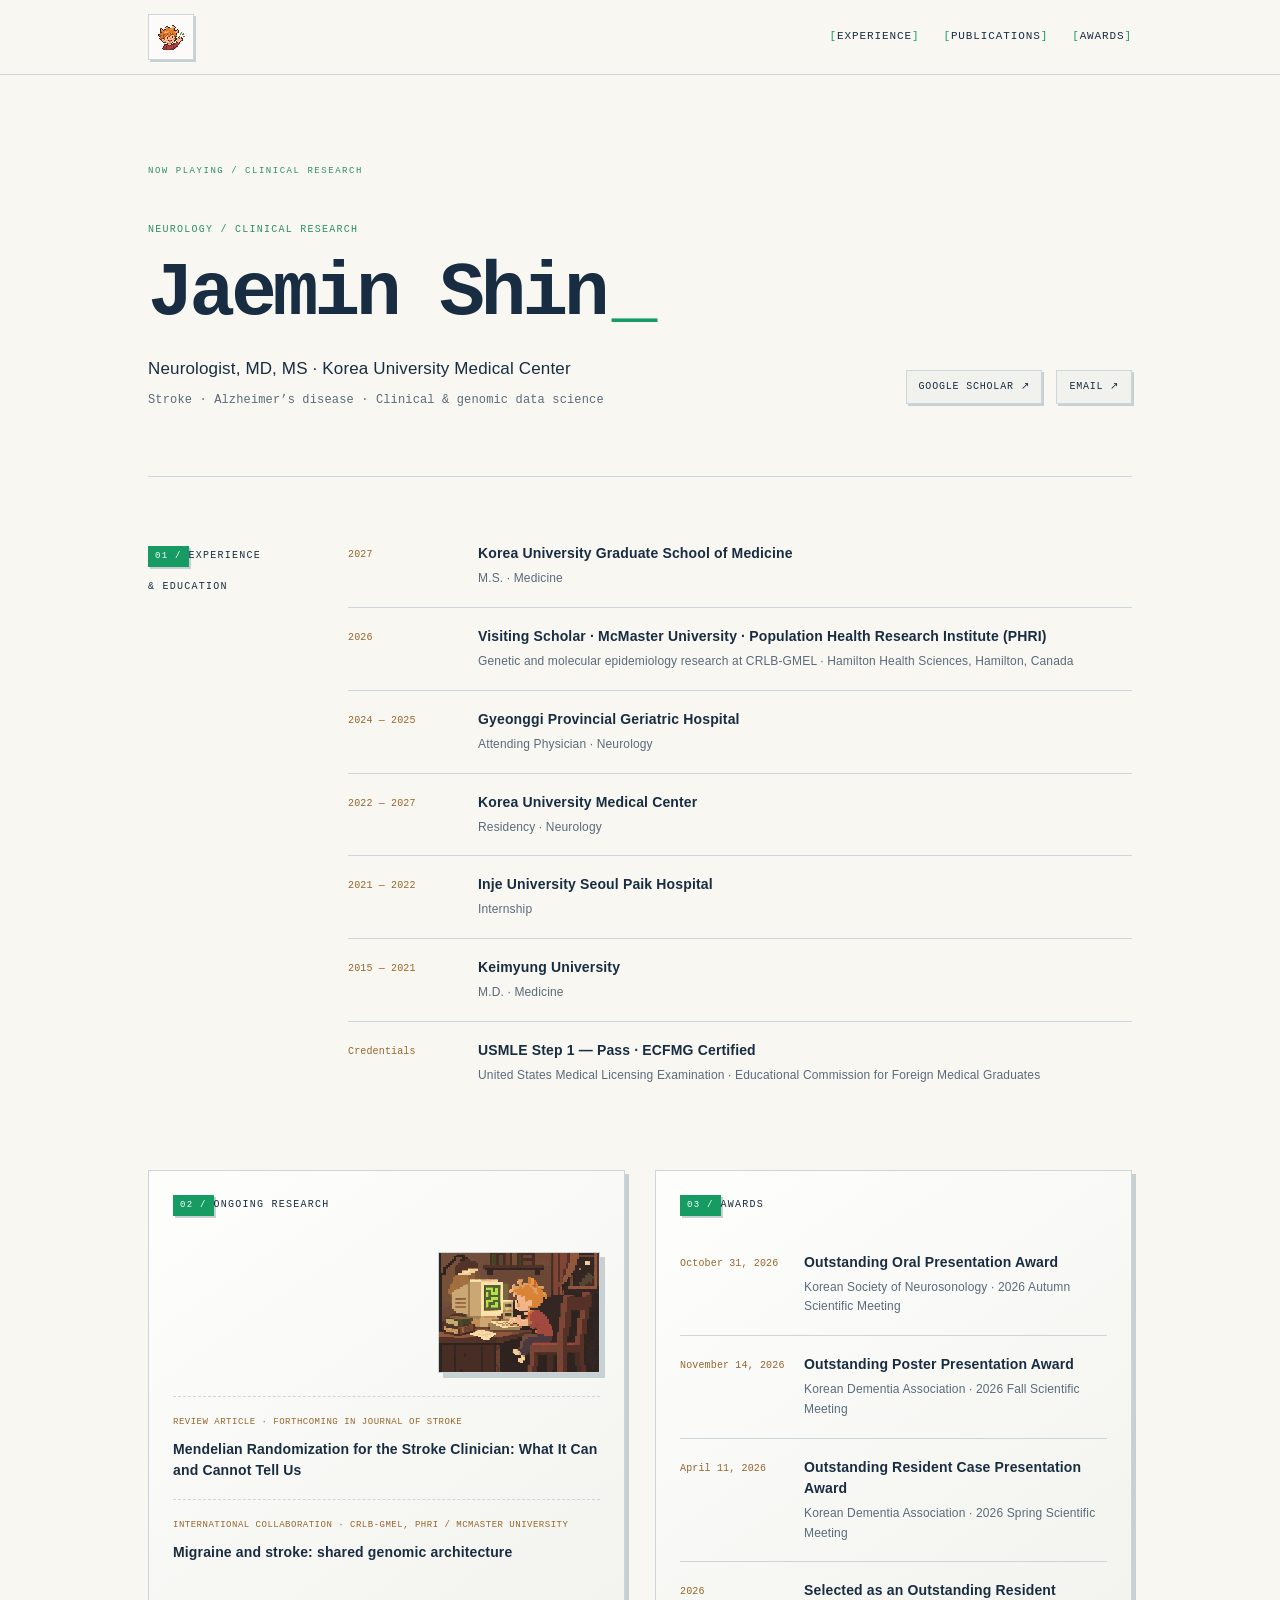
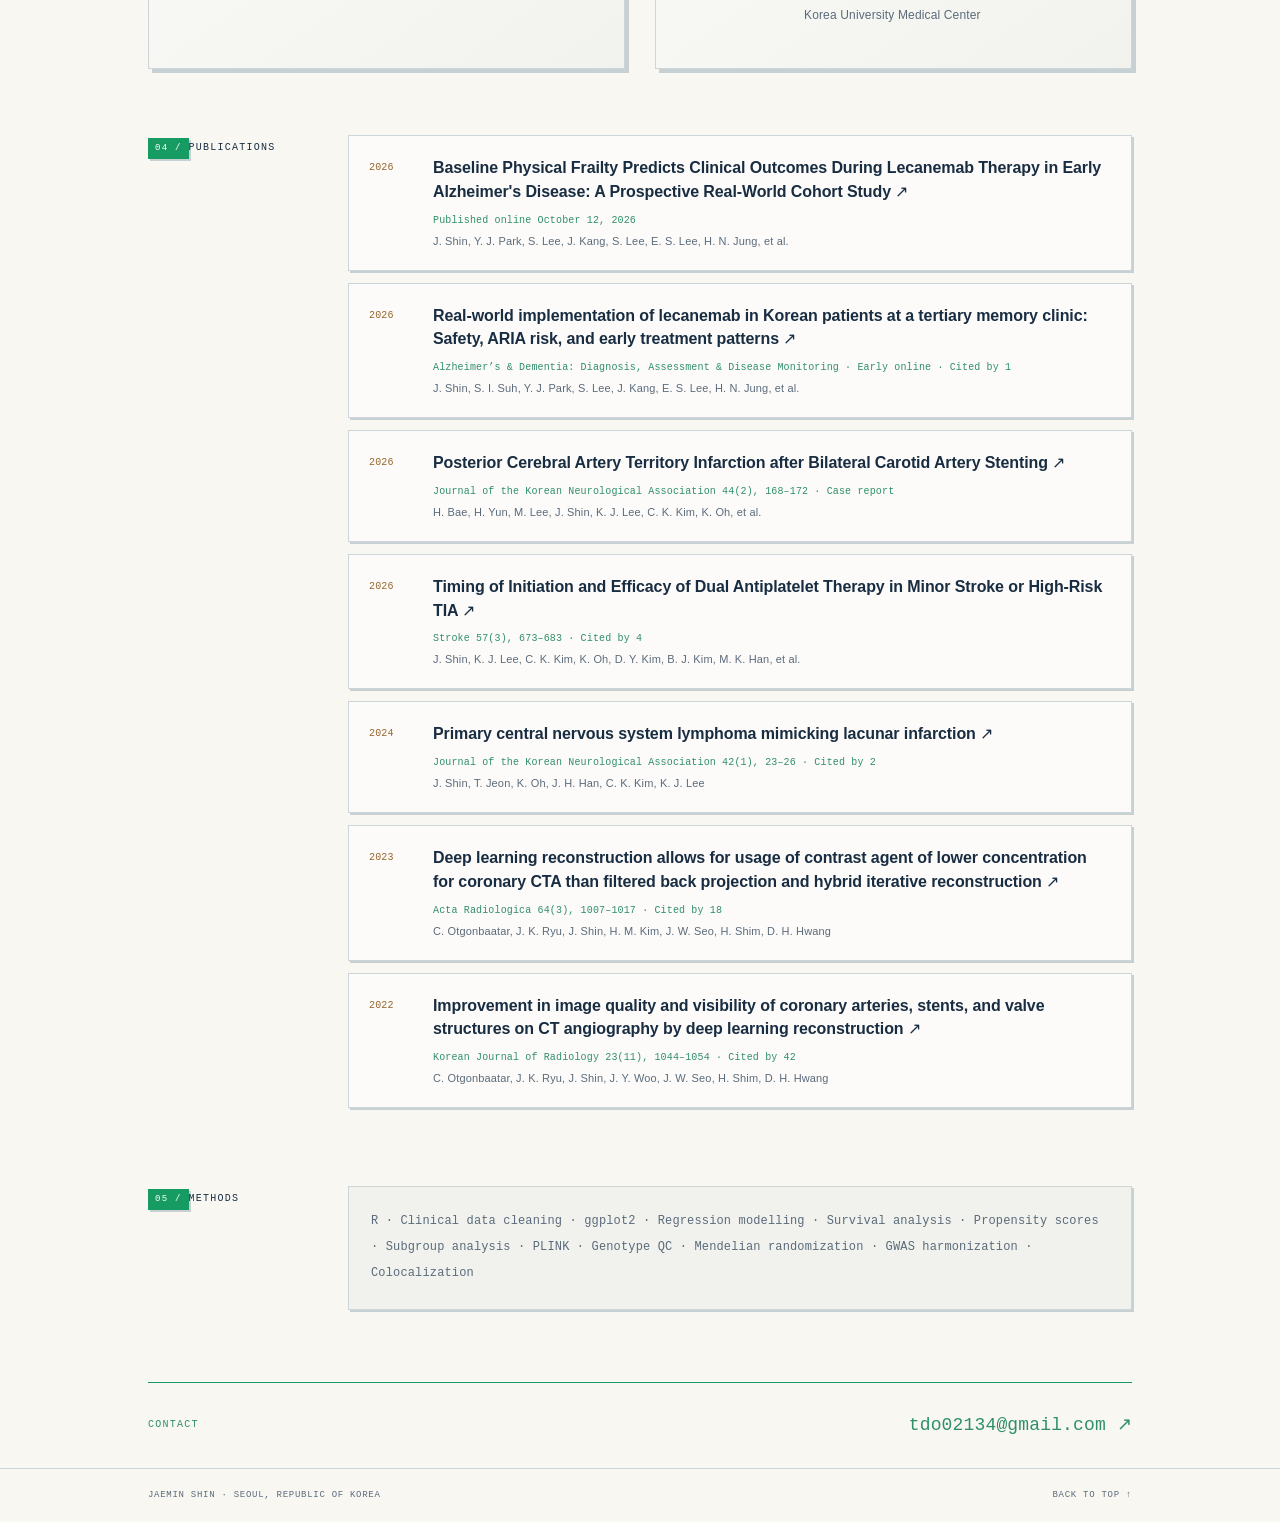
==== commit b6b36d8f: "Replace header logo with waving pixel researcher" ====
--- a/index.html
+++ b/index.html
@@ -1,6 +1,6 @@
-<!doctype html><html lang="en"><head><meta charset="utf-8"><meta name="viewport" content="width=device-width,initial-scale=1"><meta name="description" content="Jaemin Shin — Neurology, clinical research and genomic data science. Publications, appointments and awards."><meta name="theme-color" content="#f8f7f2"><title>Jaemin Shin · Research</title><style>
-:root{--night:#f8f7f2;--panel:#f1f2ed;--panel-soft:#ecefe9;--ink:#192d42;--muted:#5b6b7b;--line:#ccd5d9;--irish:#169b62;--irish-soft:#2f8f69;--amber:#96662d;--shadow:#c7d0d2;--screen:#7fbf55}*{box-sizing:border-box}html{scroll-behavior:smooth;scroll-padding-top:88px}body{margin:0;background:var(--night);color:var(--ink);font:15px/1.65 -apple-system,BlinkMacSystemFont,"Segoe UI",Arial,sans-serif;letter-spacing:.01em}body:before,body:after{background:repeating-linear-gradient(0deg,transparent 0 4px,rgba(25,45,66,.018) 5px);opacity:.25}body:before{background-image:radial-gradient(circle at 18% 14%,rgba(22,155,98,.065),transparent 27%),radial-gradient(circle at 84% 8%,rgba(217,161,90,.05),transparent 25%),linear-gradient(rgba(25,45,66,.026) 1px,transparent 1px),linear-gradient(90deg,rgba(25,45,66,.02) 1px,transparent 1px);background-size:auto,auto,24px 24px,24px 24px}body:after{background:repeating-linear-gradient(0deg,transparent 0 3px,rgba(0,0,0,.08) 4px);opacity:.28}a{color:inherit;text-decoration:none}a:hover{color:var(--irish-soft)}a:focus-visible,summary:focus-visible{outline:2px solid var(--irish-soft);outline-offset:5px}.wrap{max-width:1080px;margin:auto;padding:0 48px}header{position:sticky;top:0;z-index:20;border-bottom:1px solid var(--line);background:rgba(248,247,242,.94);backdrop-filter:blur(10px)}.nav{display:flex;justify-content:space-between;align-items:center;min-height:74px}.brand{display:grid;place-items:center;width:44px;height:44px;padding:7px;border:1px solid var(--line);background:rgba(255,255,255,.5);box-shadow:2px 2px 0 var(--shadow)}.brand-brain{display:block;width:28px;height:28px;image-rendering:pixelated}nav{display:flex;gap:24px;font:11px/1.4 ui-monospace,SFMono-Regular,Consolas,monospace;text-transform:uppercase;letter-spacing:.08em}nav a:before{content:"[";color:var(--irish)}nav a:after{content:"]";color:var(--irish)}main{padding-bottom:78px}.hero{padding:92px 0 66px;display:grid;grid-template-columns:1fr auto;gap:36px;align-items:end;border-bottom:1px solid var(--line)}.hero:before{content:"NOW PLAYING  /  CLINICAL RESEARCH";grid-column:1/-1;font:9px/1 ui-monospace,SFMono-Regular,Consolas,monospace;letter-spacing:.17em;color:var(--irish-soft)}.label,.section-label{font:10px/1.65 ui-monospace,SFMono-Regular,Consolas,monospace;letter-spacing:1.25px;text-transform:uppercase;color:var(--irish-soft)}h1{font:600 clamp(48px,7vw,76px)/1.03 ui-monospace,SFMono-Regular,Consolas,monospace;letter-spacing:-4px;margin:16px 0 22px;text-shadow:none}h1:after{content:"_";color:var(--irish);margin-left:.08em}.intro{margin:0;font-size:17px;line-height:1.65}.sub{color:var(--muted);font:12px/1.7 ui-monospace,SFMono-Regular,Consolas,monospace;margin:7px 0 0}.hero-links{display:flex;gap:14px;padding-bottom:6px}.hero-links a{font:10px/1 ui-monospace,SFMono-Regular,Consolas,monospace;text-transform:uppercase;letter-spacing:.08em;padding:11px 12px;border:1px solid var(--line);background:var(--panel);box-shadow:2px 2px 0 var(--shadow)}section{display:grid;grid-template-columns:170px 1fr;gap:30px;margin-top:66px}.section-label{margin:3px 0 0;color:var(--ink)}h2{font-size:14px;font-weight:600;letter-spacing:0;margin:0}.section-number{display:inline-block;color:#fff;background:var(--irish);font-size:9px;margin:0 0 12px;padding:3px 7px;box-shadow:2px 2px 0 var(--shadow)}.publication{display:grid;grid-template-columns:48px 1fr;gap:16px;padding:20px;margin:0 0 12px;border:1px solid var(--line);background:rgba(255,255,255,.58);box-shadow:2px 2px 0 var(--shadow)}.publication:hover{border-color:var(--irish);transform:translate(-1px,-1px)}.year{font:10px/1.7 ui-monospace,SFMono-Regular,Consolas,monospace;color:var(--amber);padding-top:3px}.paper{font-size:16px;line-height:1.48;font-weight:550;display:block;letter-spacing:-.1px}.arrow{color:var(--irish-soft);white-space:nowrap}.venue{font:10px/1.6 ui-monospace,SFMono-Regular,Consolas,monospace;margin:9px 0 3px;color:var(--irish-soft)}.authors{font-size:11px;color:var(--muted);margin:0}.record{display:grid;grid-template-columns:112px 1fr;gap:18px;border-top:1px solid var(--line);padding:18px 0}.record:first-child{padding-top:0;border-top:0}h3{font-size:14px;line-height:1.5;margin:0;font-weight:600}.record p{font-size:12px;color:var(--muted);margin:5px 0 0}.project{border-top:1px dashed var(--line);padding:18px 0}.project:first-child{border-top:0;padding-top:0}.project .label{font-size:9px;letter-spacing:.5px;margin:0 0 9px;color:var(--amber)}.research-awards-pair{display:grid;grid-template-columns:minmax(0,1fr) minmax(0,1fr);gap:30px;margin-top:66px}.research-awards-pair section{display:block;margin:0;padding:24px;border:1px solid var(--line);background:linear-gradient(145deg,rgba(255,255,255,.82),rgba(241,242,237,.9));box-shadow:4px 4px 0 var(--shadow)}.research-awards-pair .section-label{margin:0 0 24px}.research-awards-pair .record{grid-template-columns:106px 1fr}.research-lofi-scene{position:relative;width:38%;min-width:148px;max-width:182px;aspect-ratio:4/3;margin:0 0 23px auto;border:1px solid var(--line);background:#172331;overflow:hidden;box-shadow:5px 5px 0 var(--shadow)}.research-lofi-scene img{display:block;width:100%;height:100%;object-fit:cover;image-rendering:pixelated}.screen-flicker{position:absolute;left:29%;top:26%;width:14%;height:23%;background:rgba(151,238,53,.18);box-shadow:0 0 4px rgba(151,238,53,.16);mix-blend-mode:screen;pointer-events:none;animation:screenFlicker 2.8s steps(2,end) infinite}.hair-tuft{position:absolute;left:56%;top:20%;width:3px;height:7px;background:#d77c31;box-shadow:3px 1px 0 #e49a42,5px 3px 0 #c9672d;transform-origin:2px 7px;pointer-events:none;animation:hairSway 3.8s steps(2,end) infinite}.typing-hand{position:absolute;left:49%;top:52%;width:4px;height:3px;background:#efad87;pointer-events:none;animation:typeTap .54s steps(2,end) infinite}.typing-hand.alt{left:53%;top:50%;animation-delay:.27s}.skills{font:12px/2.15 ui-monospace,SFMono-Regular,Consolas,monospace;color:var(--muted);margin:0;padding:22px;border:1px solid var(--line);background:var(--panel);box-shadow:2px 2px 0 var(--shadow)}.contact{margin-top:72px;padding:30px 0;border-top:1px solid var(--irish);display:flex;justify-content:space-between;align-items:center}.contact a{font:18px/1.4 ui-monospace,SFMono-Regular,Consolas,monospace;color:var(--irish-soft)}footer{border-top:1px solid var(--line);padding:20px 0;font:9px/1.5 ui-monospace,SFMono-Regular,Consolas,monospace;letter-spacing:.08em;text-transform:uppercase;color:var(--muted)}.foot{display:flex;justify-content:space-between}@keyframes screenFlicker{0%,42%,100%{opacity:.25}44%{opacity:.7}48%{opacity:.32}72%{opacity:.5}}@keyframes hairSway{0%,100%{transform:rotate(0)}50%{transform:translateX(1px) rotate(7deg)}}@keyframes typeTap{0%{transform:translateY(0)}100%{transform:translateY(2px)}}@media(max-width:820px){.research-awards-pair{grid-template-columns:1fr;gap:36px}.research-awards-pair section{padding:22px}}@media(max-width:700px){.wrap{padding:0 22px}.nav{min-height:66px}.brand{padding:8px 10px}nav{gap:10px;font-size:9px}.hero{grid-template-columns:1fr;padding:60px 0 40px;gap:22px}.hero:before{font-size:8px}h1{letter-spacing:-3px}.hero-links{flex-wrap:wrap}section{grid-template-columns:1fr;gap:22px;margin-top:48px}.section-number{margin-right:10px}.publication{gap:10px;grid-template-columns:38px 1fr;padding:16px}.paper{font-size:15px}.record{grid-template-columns:96px 1fr}.research-awards-pair{margin-top:48px;gap:36px}.research-awards-pair .record{grid-template-columns:96px 1fr}.research-lofi-scene{width:42%;min-width:132px;max-width:156px;margin-bottom:20px}.contact{align-items:start;gap:18px;flex-direction:column}.contact a{font-size:15px}.foot{gap:12px;align-items:flex-start}}@media(prefers-reduced-motion:reduce){html{scroll-behavior:auto}.screen-flicker,.hair-tuft,.typing-hand{animation:none}.publication:hover{transform:none}}@media print{body{background:#fff;color:#111}body:before,body:after,header{display:none}.wrap{padding:0}.hero{padding-top:0}.publication,.skills,.research-awards-pair section{background:#fff;box-shadow:none}section,.publication{break-inside:avoid}}
-</style><meta property="og:title" content="Jaemin Shin · Research"><meta property="og:description" content="Publications, appointments and awards in neurology and clinical research."><meta property="og:type" content="website"><meta property="og:url" content="https://jaemin0209.github.io/"><meta name="twitter:card" content="summary"><script async src="https://www.googletagmanager.com/gtag/js?id=G-1ZE7ZJSGTK"></script><script>window.dataLayer=window.dataLayer||[];function gtag(){dataLayer.push(arguments);}gtag('js',new Date());gtag('config','G-1ZE7ZJSGTK');</script></head><body><header><div class="wrap nav"><a class="brand" href="#top" aria-label="Back to top"><svg class="brand-brain" viewBox="0 0 16 16" role="img" aria-label="Pixel brain symbol" shape-rendering="crispEdges"><path fill="#192d42" d="M5 1h6v1h2v2h2v3h1v4h-2v2h-3v2H5v-1H3v-2H1V9H0V5h2V3h3z"/><path fill="#61b98b" d="M5 2h5v1h3v2h2v5h-2v2h-3v2H5v-1H3v-2H2V6h1V4h2z"/><path fill="#f8f7f2" d="M6 3h1v3H5v1H3V6h2V4h1zm4 0h1v2h2v1h-1v2h2v1h-3V7h-1v3h2v1h-3V8H8v4h1v1H7v-2H5v-1h2V8H5V7h3V5h2z"/></svg></a><nav aria-label="Main navigation"><a href="#appointments">Experience</a><a href="#publications">Publications</a><a href="#awards">Awards</a></nav></div></header><main class="wrap" id="top"><div class="hero"><div><p class="label">Neurology / Clinical Research</p><h1>Jaemin Shin</h1><p class="intro">Neurologist, MD, MS · Korea University Medical Center</p><p class="sub">Stroke · Alzheimer’s disease · Clinical & genomic data science</p></div><div class="hero-links"><a href="https://scholar.google.com/citations?user=AnztMl4AAAAJ" target="_blank" rel="noopener noreferrer">Google Scholar ↗︎</a><a href="mailto:tdo02134@gmail.com">Email ↗︎</a></div></div><section id="appointments"><h2 class="section-label"><span class="section-number">01 /</span>Experience<br>& Education</h2><div><div class="record"><span class="year">2027</span><div><h3>Korea University Graduate School of Medicine</h3><p>M.S. · Medicine</p></div></div><div class="record"><span class="year">2026</span><div><h3>Visiting Scholar · McMaster University · Population Health Research Institute (PHRI)</h3><p>Genetic and molecular epidemiology research at CRLB-GMEL · Hamilton Health Sciences, Hamilton, Canada</p></div></div><div class="record"><span class="year">2024 — 2025</span><div><h3>Gyeonggi Provincial Geriatric Hospital</h3><p>Attending Physician · Neurology</p></div></div><div class="record"><span class="year">2022 — 2027</span><div><h3>Korea University Medical Center</h3><p>Residency · Neurology</p></div></div><div class="record"><span class="year">2021 — 2022</span><div><h3>Inje University Seoul Paik Hospital</h3><p>Internship</p></div></div><div class="record"><span class="year">2015 — 2021</span><div><h3>Keimyung University</h3><p>M.D. · Medicine</p></div></div><div class="record"><span class="year">Credentials</span><div><h3>USMLE Step 1 — Pass · ECFMG Certified</h3><p>United States Medical Licensing Examination · Educational Commission for Foreign Medical Graduates</p></div></div></div></section><div class="research-awards-pair"><section id="ongoing"><h2 class="section-label"><span class="section-number">02 /</span>Ongoing Research</h2><div><figure class="research-lofi-scene" role="img" aria-label="Low-resolution pixel art of a cheerful novice researcher working at a beige CRT computer"><img src="lofi-research-night.svg" alt="Cute orange-haired novice researcher typing at a beige CRT computer in a cozy pixel-art study" loading="lazy"><span class="screen-flicker" aria-hidden="true"></span><span class="hair-tuft" aria-hidden="true"></span><span class="typing-hand" aria-hidden="true"></span><span class="typing-hand alt" aria-hidden="true"></span></figure><article class="project"><p class="label">Review article · Forthcoming in Journal of Stroke</p><h3>Mendelian Randomization for the Stroke Clinician: What It Can and Cannot Tell Us</h3></article><article class="project"><p class="label">International collaboration · CRLB-GMEL, PHRI / McMaster University</p><h3>Migraine and stroke: shared genomic architecture</h3></article></div></section><section id="awards"><h2 class="section-label"><span class="section-number">03 /</span>Awards</h2><div><div class="record"><span class="year">October 31, 2026</span><div><h3>Outstanding Oral Presentation Award</h3><p>Korean Society of Neurosonology · 2026 Autumn Scientific Meeting</p></div></div><div class="record"><span class="year">November 14, 2026</span><div><h3>Outstanding Poster Presentation Award</h3><p>Korean Dementia Association · 2026 Fall Scientific Meeting</p></div></div><div class="record"><span class="year">April 11, 2026</span><div><h3>Outstanding Resident Case Presentation Award</h3><p>Korean Dementia Association · 2026 Spring Scientific Meeting</p></div></div><div class="record"><span class="year">2026</span><div><h3>Selected as an Outstanding Resident</h3><p>Korea University Medical Center</p></div></div></div></section></div><section id="publications"><h2 class="section-label"><span class="section-number">04 /</span>Publications</h2><div><article class="publication"><span class="year">2026</span><div><a class="paper" href="https://www.aginganddisease.org/EN/10.14336/AD.2026.0978" target="_blank" rel="noopener noreferrer">Baseline Physical Frailty Predicts Clinical Outcomes During Lecanemab Therapy in Early Alzheimer&#x27;s Disease: A Prospective Real-World Cohort Study <span class="arrow">↗︎</span></a><p class="venue">Published online October 12, 2026</p><p class="authors">J. Shin, Y. J. Park, S. Lee, J. Kang, S. Lee, E. S. Lee, H. N. Jung, et al.</p></div></article><article class="publication"><span class="year">2026</span><div><a class="paper" href="https://scholar.google.com/citations?view_op=view_citation&amp;hl=ko&amp;user=AnztMl4AAAAJ&amp;citation_for_view=AnztMl4AAAAJ:qjMakFHDy7sC" target="_blank" rel="noopener noreferrer">Real-world implementation of lecanemab in Korean patients at a tertiary memory clinic: Safety, ARIA risk, and early treatment patterns <span class="arrow">↗︎</span></a><p class="venue">Alzheimer’s &amp; Dementia: Diagnosis, Assessment &amp; Disease Monitoring</p><p class="authors">J. Shin, S. I. Suh, Y. J. Park, S. Lee, J. Kang, E. S. Lee, H. N. Jung, et al.</p></div></article><article class="publication"><span class="year">2026</span><div><a class="paper" href="https://scholar.google.com/citations?view_op=view_citation&amp;hl=ko&amp;user=AnztMl4AAAAJ&amp;citation_for_view=AnztMl4AAAAJ:UeHWp8X0CEIC" target="_blank" rel="noopener noreferrer">Posterior Cerebral Artery Territory Infarction after Bilateral Carotid Artery Stenting <span class="arrow">↗︎</span></a><p class="venue">Journal of the Korean Neurological Association 44(2), 168–172</p><p class="authors">H. Bae, H. Yun, M. Lee, J. Shin, K. J. Lee, C. K. Kim, K. Oh, et al.</p></div></article><article class="publication"><span class="year">2026</span><div><a class="paper" href="https://scholar.google.com/citations?view_op=view_citation&amp;hl=ko&amp;user=AnztMl4AAAAJ&amp;citation_for_view=AnztMl4AAAAJ:2osOgNQ5qMEC" target="_blank" rel="noopener noreferrer">Timing of Initiation and Efficacy of Dual Antiplatelet Therapy in Minor Stroke or High-Risk TIA <span class="arrow">↗︎</span></a><p class="venue">Stroke 57(3), 673–683</p><p class="authors">J. Shin, K. J. Lee, C. K. Kim, K. Oh, D. Y. Kim, B. J. Kim, M. K. Han, et al.</p></div></article><article class="publication"><span class="year">2024</span><div><a class="paper" href="https://scholar.google.com/citations?view_op=view_citation&amp;hl=ko&amp;user=AnztMl4AAAAJ&amp;citation_for_view=AnztMl4AAAAJ:d1gkVwhDpl0C" target="_blank" rel="noopener noreferrer">Primary central nervous system lymphoma mimicking lacunar infarction <span class="arrow">↗︎</span></a><p class="venue">Journal of the Korean Neurological Association 42(1), 23–26</p><p class="authors">J. Shin, T. Jeon, K. Oh, J. H. Han, C. K. Kim, K. J. Lee</p></div></article><article class="publication"><span class="year">2023</span><div><a class="paper" href="https://scholar.google.com/citations?view_op=view_citation&amp;hl=ko&amp;user=AnztMl4AAAAJ&amp;citation_for_view=AnztMl4AAAAJ:u5HHmVD_uO8C" target="_blank" rel="noopener noreferrer">Deep learning reconstruction allows for usage of contrast agent of lower concentration for coronary CTA than filtered back projection and hybrid iterative reconstruction <span class="arrow">↗︎</span></a><p class="venue">Acta Radiologica 64(3), 1007–1017</p><p class="authors">C. Otgonbaatar, J. K. Ryu, J. Shin, H. M. Kim, J. W. Seo, H. Shim, D. H. Hwang</p></div></article><article class="publication"><span class="year">2022</span><div><a class="paper" href="https://scholar.google.com/citations?view_op=view_citation&amp;hl=ko&amp;user=AnztMl4AAAAJ&amp;citation_for_view=AnztMl4AAAAJ:u-x6o8ySG0sC" target="_blank" rel="noopener noreferrer">Improvement in image quality and visibility of coronary arteries, stents, and valve structures on CT angiography by deep learning reconstruction <span class="arrow">↗︎</span></a><p class="venue">Korean Journal of Radiology 23(11), 1044–1054</p><p class="authors">C. Otgonbaatar, J. K. Ryu, J. Shin, J. Y. Woo, J. W. Seo, H. Shim, D. H. Hwang</p></div></article></div></section><section><h2 class="section-label"><span class="section-number">05 /</span>Methods</h2><p class="skills">R · Clinical data cleaning · ggplot2 · Regression modelling · Survival analysis · Propensity scores · Subgroup analysis · PLINK · Genotype QC · Mendelian randomization · GWAS harmonization · Colocalization</p></section><div class="contact" id="contact"><span class="label">Contact</span><a href="mailto:tdo02134@gmail.com">tdo02134@gmail.com ↗︎</a></div></main><footer><div class="wrap foot"><span>Jaemin Shin · Seoul, Republic of Korea</span><a href="#top">Back to top ↑</a></div></footer><script>// Keep the existing content.json editor compatible with the new presentation.
+<!doctype html><html lang="en"><head><meta charset="utf-8"><meta name="viewport" content="width=device-width,initial-scale=1"><meta name="description" content="Jaemin Shin — Neurology, clinical research and genomic data science. Publications, appointments and awards."><meta name="theme-color" content="#f8f7f2"><link rel="icon" type="image/png" href="waving-researcher-logo.png"><title>Jaemin Shin · Research</title><style>
+:root{--night:#f8f7f2;--panel:#f1f2ed;--panel-soft:#ecefe9;--ink:#192d42;--muted:#5b6b7b;--line:#ccd5d9;--irish:#169b62;--irish-soft:#2f8f69;--amber:#96662d;--shadow:#c7d0d2;--screen:#7fbf55}*{box-sizing:border-box}html{scroll-behavior:smooth;scroll-padding-top:88px}body{margin:0;background:var(--night);color:var(--ink);font:15px/1.65 -apple-system,BlinkMacSystemFont,"Segoe UI",Arial,sans-serif;letter-spacing:.01em}body:before,body:after{background:repeating-linear-gradient(0deg,transparent 0 4px,rgba(25,45,66,.018) 5px);opacity:.25}body:before{background-image:radial-gradient(circle at 18% 14%,rgba(22,155,98,.065),transparent 27%),radial-gradient(circle at 84% 8%,rgba(217,161,90,.05),transparent 25%),linear-gradient(rgba(25,45,66,.026) 1px,transparent 1px),linear-gradient(90deg,rgba(25,45,66,.02) 1px,transparent 1px);background-size:auto,auto,24px 24px,24px 24px}body:after{background:repeating-linear-gradient(0deg,transparent 0 3px,rgba(0,0,0,.08) 4px);opacity:.28}a{color:inherit;text-decoration:none}a:hover{color:var(--irish-soft)}a:focus-visible,summary:focus-visible{outline:2px solid var(--irish-soft);outline-offset:5px}.wrap{max-width:1080px;margin:auto;padding:0 48px}header{position:sticky;top:0;z-index:20;border-bottom:1px solid var(--line);background:rgba(248,247,242,.94);backdrop-filter:blur(10px)}.nav{display:flex;justify-content:space-between;align-items:center;min-height:74px}.brand{display:grid;place-items:center;width:46px;height:46px;padding:3px;border:1px solid var(--line);background:rgba(255,255,255,.5);box-shadow:2px 2px 0 var(--shadow);overflow:hidden}.brand-symbol{display:block;width:38px;height:38px;object-fit:contain;image-rendering:pixelated}nav{display:flex;gap:24px;font:11px/1.4 ui-monospace,SFMono-Regular,Consolas,monospace;text-transform:uppercase;letter-spacing:.08em}nav a:before{content:"[";color:var(--irish)}nav a:after{content:"]";color:var(--irish)}main{padding-bottom:78px}.hero{padding:92px 0 66px;display:grid;grid-template-columns:1fr auto;gap:36px;align-items:end;border-bottom:1px solid var(--line)}.hero:before{content:"NOW PLAYING  /  CLINICAL RESEARCH";grid-column:1/-1;font:9px/1 ui-monospace,SFMono-Regular,Consolas,monospace;letter-spacing:.17em;color:var(--irish-soft)}.label,.section-label{font:10px/1.65 ui-monospace,SFMono-Regular,Consolas,monospace;letter-spacing:1.25px;text-transform:uppercase;color:var(--irish-soft)}h1{font:600 clamp(48px,7vw,76px)/1.03 ui-monospace,SFMono-Regular,Consolas,monospace;letter-spacing:-4px;margin:16px 0 22px;text-shadow:none}h1:after{content:"_";color:var(--irish);margin-left:.08em}.intro{margin:0;font-size:17px;line-height:1.65}.sub{color:var(--muted);font:12px/1.7 ui-monospace,SFMono-Regular,Consolas,monospace;margin:7px 0 0}.hero-links{display:flex;gap:14px;padding-bottom:6px}.hero-links a{font:10px/1 ui-monospace,SFMono-Regular,Consolas,monospace;text-transform:uppercase;letter-spacing:.08em;padding:11px 12px;border:1px solid var(--line);background:var(--panel);box-shadow:2px 2px 0 var(--shadow)}section{display:grid;grid-template-columns:170px 1fr;gap:30px;margin-top:66px}.section-label{margin:3px 0 0;color:var(--ink)}h2{font-size:14px;font-weight:600;letter-spacing:0;margin:0}.section-number{display:inline-block;color:#fff;background:var(--irish);font-size:9px;margin:0 0 12px;padding:3px 7px;box-shadow:2px 2px 0 var(--shadow)}.publication{display:grid;grid-template-columns:48px 1fr;gap:16px;padding:20px;margin:0 0 12px;border:1px solid var(--line);background:rgba(255,255,255,.58);box-shadow:2px 2px 0 var(--shadow)}.publication:hover{border-color:var(--irish);transform:translate(-1px,-1px)}.year{font:10px/1.7 ui-monospace,SFMono-Regular,Consolas,monospace;color:var(--amber);padding-top:3px}.paper{font-size:16px;line-height:1.48;font-weight:550;display:block;letter-spacing:-.1px}.arrow{color:var(--irish-soft);white-space:nowrap}.venue{font:10px/1.6 ui-monospace,SFMono-Regular,Consolas,monospace;margin:9px 0 3px;color:var(--irish-soft)}.authors{font-size:11px;color:var(--muted);margin:0}.record{display:grid;grid-template-columns:112px 1fr;gap:18px;border-top:1px solid var(--line);padding:18px 0}.record:first-child{padding-top:0;border-top:0}h3{font-size:14px;line-height:1.5;margin:0;font-weight:600}.record p{font-size:12px;color:var(--muted);margin:5px 0 0}.project{border-top:1px dashed var(--line);padding:18px 0}.project:first-child{border-top:0;padding-top:0}.project .label{font-size:9px;letter-spacing:.5px;margin:0 0 9px;color:var(--amber)}.research-awards-pair{display:grid;grid-template-columns:minmax(0,1fr) minmax(0,1fr);gap:30px;margin-top:66px}.research-awards-pair section{display:block;margin:0;padding:24px;border:1px solid var(--line);background:linear-gradient(145deg,rgba(255,255,255,.82),rgba(241,242,237,.9));box-shadow:4px 4px 0 var(--shadow)}.research-awards-pair .section-label{margin:0 0 24px}.research-awards-pair .record{grid-template-columns:106px 1fr}.research-lofi-scene{position:relative;width:38%;min-width:148px;max-width:182px;aspect-ratio:4/3;margin:0 0 23px auto;border:1px solid var(--line);background:#172331;overflow:hidden;box-shadow:5px 5px 0 var(--shadow)}.research-lofi-scene img{display:block;width:100%;height:100%;object-fit:cover;image-rendering:pixelated}.screen-flicker{position:absolute;left:29%;top:26%;width:14%;height:23%;background:rgba(151,238,53,.18);box-shadow:0 0 4px rgba(151,238,53,.16);mix-blend-mode:screen;pointer-events:none;animation:screenFlicker 2.8s steps(2,end) infinite}.hair-tuft{position:absolute;left:56%;top:20%;width:3px;height:7px;background:#d77c31;box-shadow:3px 1px 0 #e49a42,5px 3px 0 #c9672d;transform-origin:2px 7px;pointer-events:none;animation:hairSway 3.8s steps(2,end) infinite}.typing-hand{position:absolute;left:49%;top:52%;width:4px;height:3px;background:#efad87;pointer-events:none;animation:typeTap .54s steps(2,end) infinite}.typing-hand.alt{left:53%;top:50%;animation-delay:.27s}.skills{font:12px/2.15 ui-monospace,SFMono-Regular,Consolas,monospace;color:var(--muted);margin:0;padding:22px;border:1px solid var(--line);background:var(--panel);box-shadow:2px 2px 0 var(--shadow)}.contact{margin-top:72px;padding:30px 0;border-top:1px solid var(--irish);display:flex;justify-content:space-between;align-items:center}.contact a{font:18px/1.4 ui-monospace,SFMono-Regular,Consolas,monospace;color:var(--irish-soft)}footer{border-top:1px solid var(--line);padding:20px 0;font:9px/1.5 ui-monospace,SFMono-Regular,Consolas,monospace;letter-spacing:.08em;text-transform:uppercase;color:var(--muted)}.foot{display:flex;justify-content:space-between}@keyframes screenFlicker{0%,42%,100%{opacity:.25}44%{opacity:.7}48%{opacity:.32}72%{opacity:.5}}@keyframes hairSway{0%,100%{transform:rotate(0)}50%{transform:translateX(1px) rotate(7deg)}}@keyframes typeTap{0%{transform:translateY(0)}100%{transform:translateY(2px)}}@media(max-width:820px){.research-awards-pair{grid-template-columns:1fr;gap:36px}.research-awards-pair section{padding:22px}}@media(max-width:700px){.wrap{padding:0 22px}.nav{min-height:66px}.brand{padding:3px}nav{gap:10px;font-size:9px}.hero{grid-template-columns:1fr;padding:60px 0 40px;gap:22px}.hero:before{font-size:8px}h1{letter-spacing:-3px}.hero-links{flex-wrap:wrap}section{grid-template-columns:1fr;gap:22px;margin-top:48px}.section-number{margin-right:10px}.publication{gap:10px;grid-template-columns:38px 1fr;padding:16px}.paper{font-size:15px}.record{grid-template-columns:96px 1fr}.research-awards-pair{margin-top:48px;gap:36px}.research-awards-pair .record{grid-template-columns:96px 1fr}.research-lofi-scene{width:42%;min-width:132px;max-width:156px;margin-bottom:20px}.contact{align-items:start;gap:18px;flex-direction:column}.contact a{font-size:15px}.foot{gap:12px;align-items:flex-start}}@media(prefers-reduced-motion:reduce){html{scroll-behavior:auto}.screen-flicker,.hair-tuft,.typing-hand{animation:none}.publication:hover{transform:none}}@media print{body{background:#fff;color:#111}body:before,body:after,header{display:none}.wrap{padding:0}.hero{padding-top:0}.publication,.skills,.research-awards-pair section{background:#fff;box-shadow:none}section,.publication{break-inside:avoid}}
+</style><meta property="og:title" content="Jaemin Shin · Research"><meta property="og:description" content="Publications, appointments and awards in neurology and clinical research."><meta property="og:type" content="website"><meta property="og:url" content="https://jaemin0209.github.io/"><meta name="twitter:card" content="summary"><script async src="https://www.googletagmanager.com/gtag/js?id=G-1ZE7ZJSGTK"></script><script>window.dataLayer=window.dataLayer||[];function gtag(){dataLayer.push(arguments);}gtag('js',new Date());gtag('config','G-1ZE7ZJSGTK');</script></head><body><header><div class="wrap nav"><a class="brand" href="#top" aria-label="Back to top"><img class="brand-symbol" src="waving-researcher-logo.png" alt="" width="38" height="38"></a><nav aria-label="Main navigation"><a href="#appointments">Experience</a><a href="#publications">Publications</a><a href="#awards">Awards</a></nav></div></header><main class="wrap" id="top"><div class="hero"><div><p class="label">Neurology / Clinical Research</p><h1>Jaemin Shin</h1><p class="intro">Neurologist, MD, MS · Korea University Medical Center</p><p class="sub">Stroke · Alzheimer’s disease · Clinical & genomic data science</p></div><div class="hero-links"><a href="https://scholar.google.com/citations?user=AnztMl4AAAAJ" target="_blank" rel="noopener noreferrer">Google Scholar ↗︎</a><a href="mailto:tdo02134@gmail.com">Email ↗︎</a></div></div><section id="appointments"><h2 class="section-label"><span class="section-number">01 /</span>Experience<br>& Education</h2><div><div class="record"><span class="year">2027</span><div><h3>Korea University Graduate School of Medicine</h3><p>M.S. · Medicine</p></div></div><div class="record"><span class="year">2026</span><div><h3>Visiting Scholar · McMaster University · Population Health Research Institute (PHRI)</h3><p>Genetic and molecular epidemiology research at CRLB-GMEL · Hamilton Health Sciences, Hamilton, Canada</p></div></div><div class="record"><span class="year">2024 — 2025</span><div><h3>Gyeonggi Provincial Geriatric Hospital</h3><p>Attending Physician · Neurology</p></div></div><div class="record"><span class="year">2022 — 2027</span><div><h3>Korea University Medical Center</h3><p>Residency · Neurology</p></div></div><div class="record"><span class="year">2021 — 2022</span><div><h3>Inje University Seoul Paik Hospital</h3><p>Internship</p></div></div><div class="record"><span class="year">2015 — 2021</span><div><h3>Keimyung University</h3><p>M.D. · Medicine</p></div></div><div class="record"><span class="year">Credentials</span><div><h3>USMLE Step 1 — Pass · ECFMG Certified</h3><p>United States Medical Licensing Examination · Educational Commission for Foreign Medical Graduates</p></div></div></div></section><div class="research-awards-pair"><section id="ongoing"><h2 class="section-label"><span class="section-number">02 /</span>Ongoing Research</h2><div><figure class="research-lofi-scene" role="img" aria-label="Low-resolution pixel art of a cheerful novice researcher working at a beige CRT computer"><img src="lofi-research-night.svg" alt="Cute orange-haired novice researcher typing at a beige CRT computer in a cozy pixel-art study" loading="lazy"><span class="screen-flicker" aria-hidden="true"></span><span class="hair-tuft" aria-hidden="true"></span><span class="typing-hand" aria-hidden="true"></span><span class="typing-hand alt" aria-hidden="true"></span></figure><article class="project"><p class="label">Review article · Forthcoming in Journal of Stroke</p><h3>Mendelian Randomization for the Stroke Clinician: What It Can and Cannot Tell Us</h3></article><article class="project"><p class="label">International collaboration · CRLB-GMEL, PHRI / McMaster University</p><h3>Migraine and stroke: shared genomic architecture</h3></article></div></section><section id="awards"><h2 class="section-label"><span class="section-number">03 /</span>Awards</h2><div><div class="record"><span class="year">October 31, 2026</span><div><h3>Outstanding Oral Presentation Award</h3><p>Korean Society of Neurosonology · 2026 Autumn Scientific Meeting</p></div></div><div class="record"><span class="year">November 14, 2026</span><div><h3>Outstanding Poster Presentation Award</h3><p>Korean Dementia Association · 2026 Fall Scientific Meeting</p></div></div><div class="record"><span class="year">April 11, 2026</span><div><h3>Outstanding Resident Case Presentation Award</h3><p>Korean Dementia Association · 2026 Spring Scientific Meeting</p></div></div><div class="record"><span class="year">2026</span><div><h3>Selected as an Outstanding Resident</h3><p>Korea University Medical Center</p></div></div></div></section></div><section id="publications"><h2 class="section-label"><span class="section-number">04 /</span>Publications</h2><div><article class="publication"><span class="year">2026</span><div><a class="paper" href="https://www.aginganddisease.org/EN/10.14336/AD.2026.0978" target="_blank" rel="noopener noreferrer">Baseline Physical Frailty Predicts Clinical Outcomes During Lecanemab Therapy in Early Alzheimer&#x27;s Disease: A Prospective Real-World Cohort Study <span class="arrow">↗︎</span></a><p class="venue">Published online October 12, 2026</p><p class="authors">J. Shin, Y. J. Park, S. Lee, J. Kang, S. Lee, E. S. Lee, H. N. Jung, et al.</p></div></article><article class="publication"><span class="year">2026</span><div><a class="paper" href="https://scholar.google.com/citations?view_op=view_citation&amp;hl=ko&amp;user=AnztMl4AAAAJ&amp;citation_for_view=AnztMl4AAAAJ:qjMakFHDy7sC" target="_blank" rel="noopener noreferrer">Real-world implementation of lecanemab in Korean patients at a tertiary memory clinic: Safety, ARIA risk, and early treatment patterns <span class="arrow">↗︎</span></a><p class="venue">Alzheimer’s &amp; Dementia: Diagnosis, Assessment &amp; Disease Monitoring</p><p class="authors">J. Shin, S. I. Suh, Y. J. Park, S. Lee, J. Kang, E. S. Lee, H. N. Jung, et al.</p></div></article><article class="publication"><span class="year">2026</span><div><a class="paper" href="https://scholar.google.com/citations?view_op=view_citation&amp;hl=ko&amp;user=AnztMl4AAAAJ&amp;citation_for_view=AnztMl4AAAAJ:UeHWp8X0CEIC" target="_blank" rel="noopener noreferrer">Posterior Cerebral Artery Territory Infarction after Bilateral Carotid Artery Stenting <span class="arrow">↗︎</span></a><p class="venue">Journal of the Korean Neurological Association 44(2), 168–172</p><p class="authors">H. Bae, H. Yun, M. Lee, J. Shin, K. J. Lee, C. K. Kim, K. Oh, et al.</p></div></article><article class="publication"><span class="year">2026</span><div><a class="paper" href="https://scholar.google.com/citations?view_op=view_citation&amp;hl=ko&amp;user=AnztMl4AAAAJ&amp;citation_for_view=AnztMl4AAAAJ:2osOgNQ5qMEC" target="_blank" rel="noopener noreferrer">Timing of Initiation and Efficacy of Dual Antiplatelet Therapy in Minor Stroke or High-Risk TIA <span class="arrow">↗︎</span></a><p class="venue">Stroke 57(3), 673–683</p><p class="authors">J. Shin, K. J. Lee, C. K. Kim, K. Oh, D. Y. Kim, B. J. Kim, M. K. Han, et al.</p></div></article><article class="publication"><span class="year">2024</span><div><a class="paper" href="https://scholar.google.com/citations?view_op=view_citation&amp;hl=ko&amp;user=AnztMl4AAAAJ&amp;citation_for_view=AnztMl4AAAAJ:d1gkVwhDpl0C" target="_blank" rel="noopener noreferrer">Primary central nervous system lymphoma mimicking lacunar infarction <span class="arrow">↗︎</span></a><p class="venue">Journal of the Korean Neurological Association 42(1), 23–26</p><p class="authors">J. Shin, T. Jeon, K. Oh, J. H. Han, C. K. Kim, K. J. Lee</p></div></article><article class="publication"><span class="year">2023</span><div><a class="paper" href="https://scholar.google.com/citations?view_op=view_citation&amp;hl=ko&amp;user=AnztMl4AAAAJ&amp;citation_for_view=AnztMl4AAAAJ:u5HHmVD_uO8C" target="_blank" rel="noopener noreferrer">Deep learning reconstruction allows for usage of contrast agent of lower concentration for coronary CTA than filtered back projection and hybrid iterative reconstruction <span class="arrow">↗︎</span></a><p class="venue">Acta Radiologica 64(3), 1007–1017</p><p class="authors">C. Otgonbaatar, J. K. Ryu, J. Shin, H. M. Kim, J. W. Seo, H. Shim, D. H. Hwang</p></div></article><article class="publication"><span class="year">2022</span><div><a class="paper" href="https://scholar.google.com/citations?view_op=view_citation&amp;hl=ko&amp;user=AnztMl4AAAAJ&amp;citation_for_view=AnztMl4AAAAJ:u-x6o8ySG0sC" target="_blank" rel="noopener noreferrer">Improvement in image quality and visibility of coronary arteries, stents, and valve structures on CT angiography by deep learning reconstruction <span class="arrow">↗︎</span></a><p class="venue">Korean Journal of Radiology 23(11), 1044–1054</p><p class="authors">C. Otgonbaatar, J. K. Ryu, J. Shin, J. Y. Woo, J. W. Seo, H. Shim, D. H. Hwang</p></div></article></div></section><section><h2 class="section-label"><span class="section-number">05 /</span>Methods</h2><p class="skills">R · Clinical data cleaning · ggplot2 · Regression modelling · Survival analysis · Propensity scores · Subgroup analysis · PLINK · Genotype QC · Mendelian randomization · GWAS harmonization · Colocalization</p></section><div class="contact" id="contact"><span class="label">Contact</span><a href="mailto:tdo02134@gmail.com">tdo02134@gmail.com ↗︎</a></div></main><footer><div class="wrap foot"><span>Jaemin Shin · Seoul, Republic of Korea</span><a href="#top">Back to top ↑</a></div></footer><script>// Keep the existing content.json editor compatible with the new presentation.
 (async () => {
  try {
   const r = await fetch('./content.json', {cache:'no-store'});
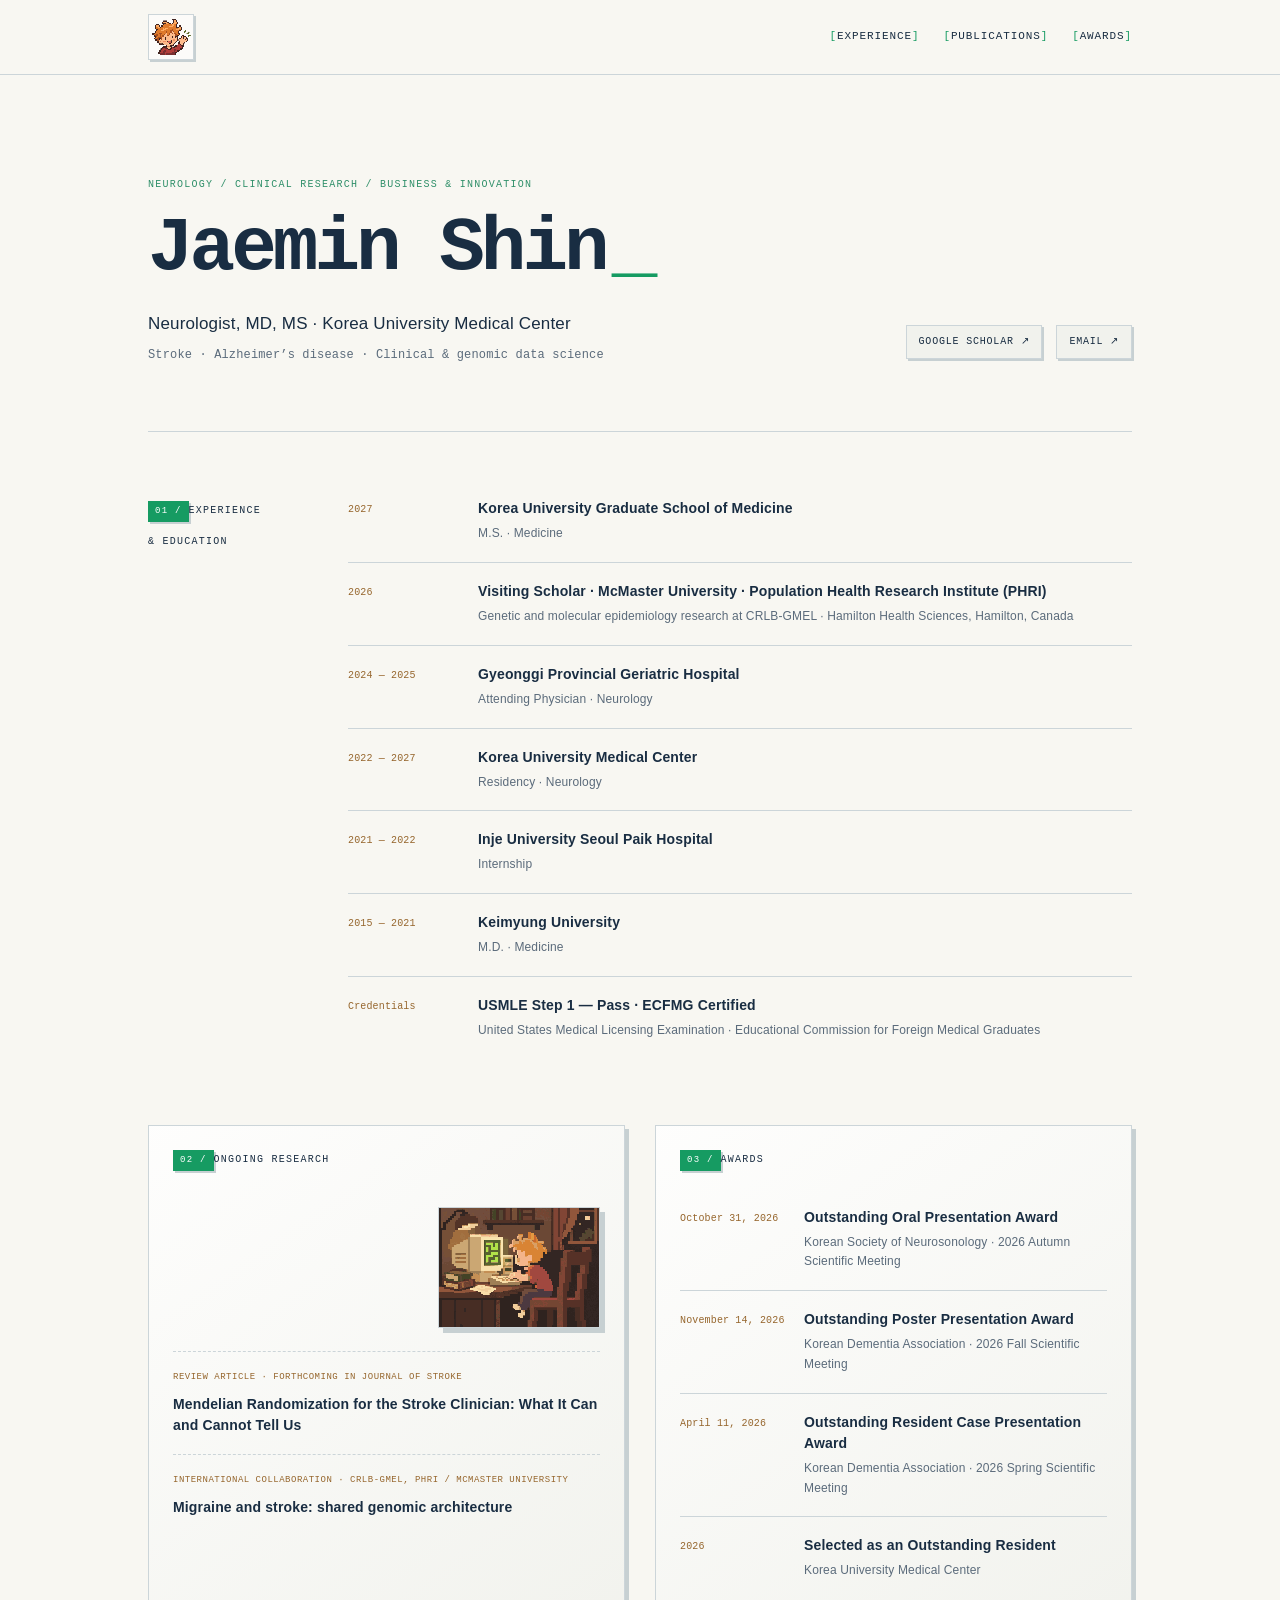
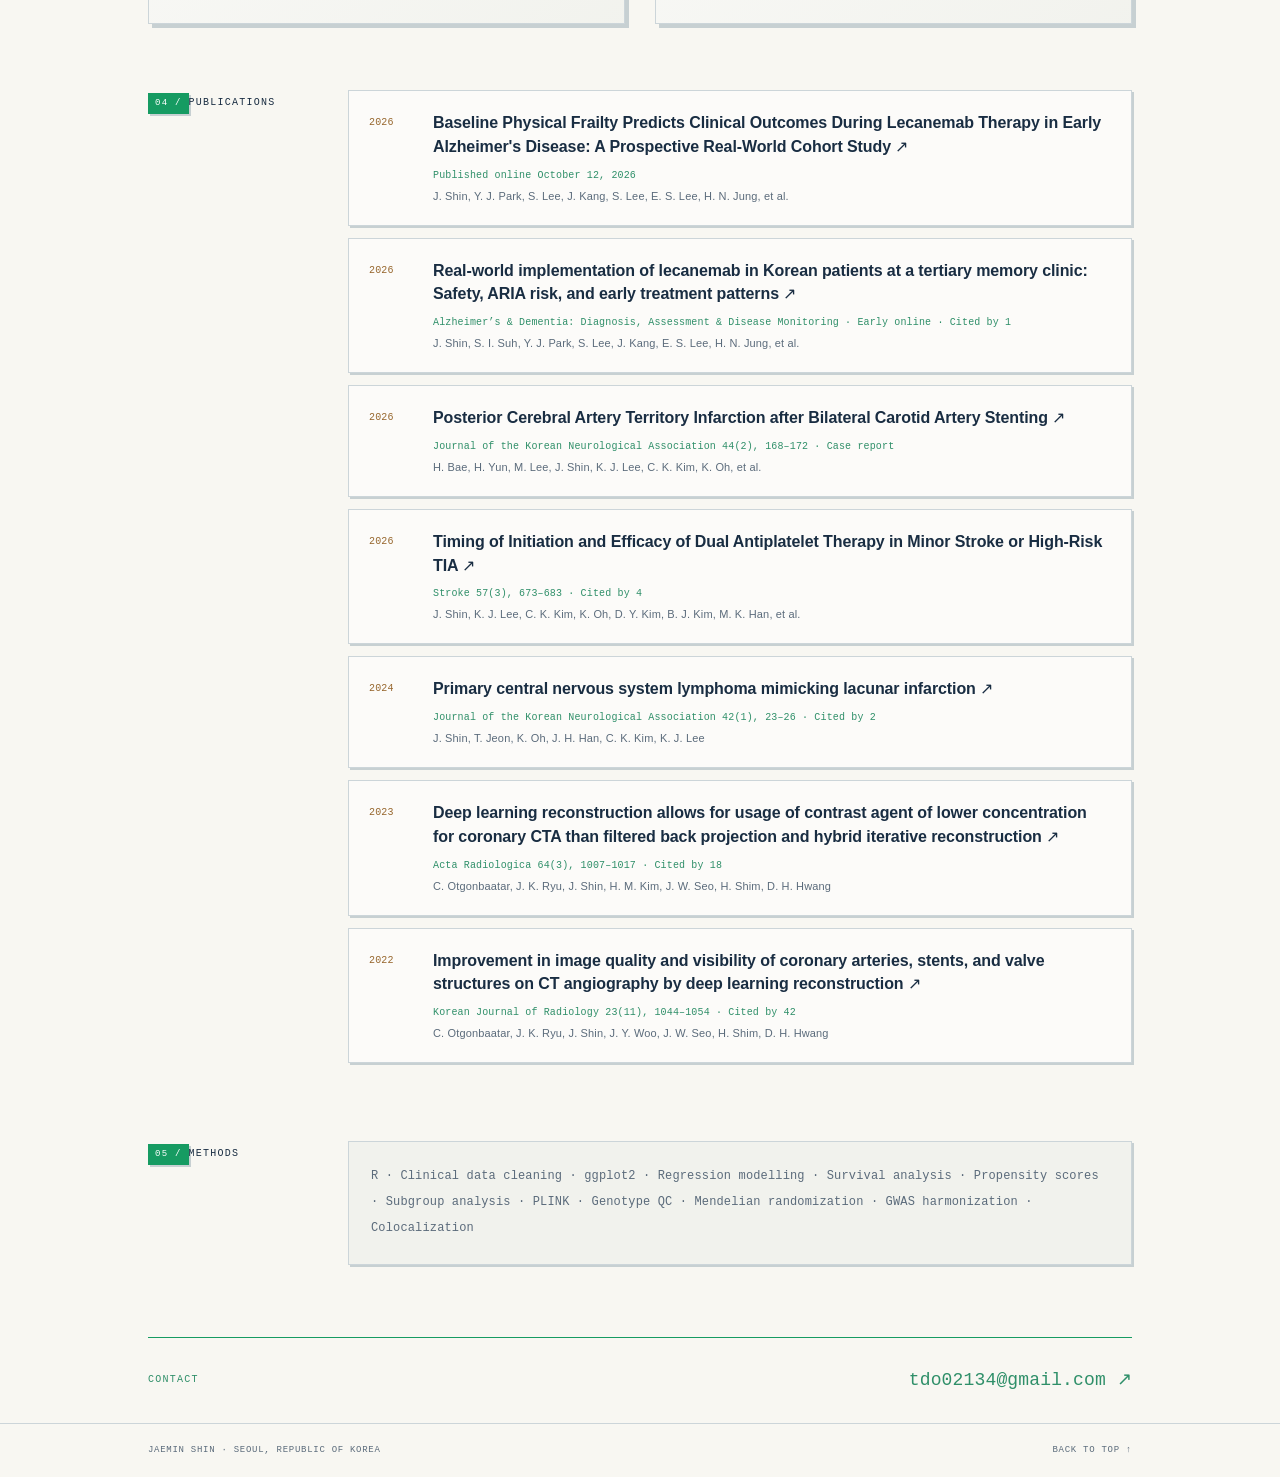
==== commit 06c3a028: "Enlarge mascot logo and simplify hero label" ====
--- a/index.html
+++ b/index.html
@@ -1,6 +1,6 @@
 <!doctype html><html lang="en"><head><meta charset="utf-8"><meta name="viewport" content="width=device-width,initial-scale=1"><meta name="description" content="Jaemin Shin — Neurology, clinical research and genomic data science. Publications, appointments and awards."><meta name="theme-color" content="#f8f7f2"><link rel="icon" type="image/png" href="waving-researcher-logo.png"><title>Jaemin Shin · Research</title><style>
-:root{--night:#f8f7f2;--panel:#f1f2ed;--panel-soft:#ecefe9;--ink:#192d42;--muted:#5b6b7b;--line:#ccd5d9;--irish:#169b62;--irish-soft:#2f8f69;--amber:#96662d;--shadow:#c7d0d2;--screen:#7fbf55}*{box-sizing:border-box}html{scroll-behavior:smooth;scroll-padding-top:88px}body{margin:0;background:var(--night);color:var(--ink);font:15px/1.65 -apple-system,BlinkMacSystemFont,"Segoe UI",Arial,sans-serif;letter-spacing:.01em}body:before,body:after{background:repeating-linear-gradient(0deg,transparent 0 4px,rgba(25,45,66,.018) 5px);opacity:.25}body:before{background-image:radial-gradient(circle at 18% 14%,rgba(22,155,98,.065),transparent 27%),radial-gradient(circle at 84% 8%,rgba(217,161,90,.05),transparent 25%),linear-gradient(rgba(25,45,66,.026) 1px,transparent 1px),linear-gradient(90deg,rgba(25,45,66,.02) 1px,transparent 1px);background-size:auto,auto,24px 24px,24px 24px}body:after{background:repeating-linear-gradient(0deg,transparent 0 3px,rgba(0,0,0,.08) 4px);opacity:.28}a{color:inherit;text-decoration:none}a:hover{color:var(--irish-soft)}a:focus-visible,summary:focus-visible{outline:2px solid var(--irish-soft);outline-offset:5px}.wrap{max-width:1080px;margin:auto;padding:0 48px}header{position:sticky;top:0;z-index:20;border-bottom:1px solid var(--line);background:rgba(248,247,242,.94);backdrop-filter:blur(10px)}.nav{display:flex;justify-content:space-between;align-items:center;min-height:74px}.brand{display:grid;place-items:center;width:46px;height:46px;padding:3px;border:1px solid var(--line);background:rgba(255,255,255,.5);box-shadow:2px 2px 0 var(--shadow);overflow:hidden}.brand-symbol{display:block;width:38px;height:38px;object-fit:contain;image-rendering:pixelated}nav{display:flex;gap:24px;font:11px/1.4 ui-monospace,SFMono-Regular,Consolas,monospace;text-transform:uppercase;letter-spacing:.08em}nav a:before{content:"[";color:var(--irish)}nav a:after{content:"]";color:var(--irish)}main{padding-bottom:78px}.hero{padding:92px 0 66px;display:grid;grid-template-columns:1fr auto;gap:36px;align-items:end;border-bottom:1px solid var(--line)}.hero:before{content:"NOW PLAYING  /  CLINICAL RESEARCH";grid-column:1/-1;font:9px/1 ui-monospace,SFMono-Regular,Consolas,monospace;letter-spacing:.17em;color:var(--irish-soft)}.label,.section-label{font:10px/1.65 ui-monospace,SFMono-Regular,Consolas,monospace;letter-spacing:1.25px;text-transform:uppercase;color:var(--irish-soft)}h1{font:600 clamp(48px,7vw,76px)/1.03 ui-monospace,SFMono-Regular,Consolas,monospace;letter-spacing:-4px;margin:16px 0 22px;text-shadow:none}h1:after{content:"_";color:var(--irish);margin-left:.08em}.intro{margin:0;font-size:17px;line-height:1.65}.sub{color:var(--muted);font:12px/1.7 ui-monospace,SFMono-Regular,Consolas,monospace;margin:7px 0 0}.hero-links{display:flex;gap:14px;padding-bottom:6px}.hero-links a{font:10px/1 ui-monospace,SFMono-Regular,Consolas,monospace;text-transform:uppercase;letter-spacing:.08em;padding:11px 12px;border:1px solid var(--line);background:var(--panel);box-shadow:2px 2px 0 var(--shadow)}section{display:grid;grid-template-columns:170px 1fr;gap:30px;margin-top:66px}.section-label{margin:3px 0 0;color:var(--ink)}h2{font-size:14px;font-weight:600;letter-spacing:0;margin:0}.section-number{display:inline-block;color:#fff;background:var(--irish);font-size:9px;margin:0 0 12px;padding:3px 7px;box-shadow:2px 2px 0 var(--shadow)}.publication{display:grid;grid-template-columns:48px 1fr;gap:16px;padding:20px;margin:0 0 12px;border:1px solid var(--line);background:rgba(255,255,255,.58);box-shadow:2px 2px 0 var(--shadow)}.publication:hover{border-color:var(--irish);transform:translate(-1px,-1px)}.year{font:10px/1.7 ui-monospace,SFMono-Regular,Consolas,monospace;color:var(--amber);padding-top:3px}.paper{font-size:16px;line-height:1.48;font-weight:550;display:block;letter-spacing:-.1px}.arrow{color:var(--irish-soft);white-space:nowrap}.venue{font:10px/1.6 ui-monospace,SFMono-Regular,Consolas,monospace;margin:9px 0 3px;color:var(--irish-soft)}.authors{font-size:11px;color:var(--muted);margin:0}.record{display:grid;grid-template-columns:112px 1fr;gap:18px;border-top:1px solid var(--line);padding:18px 0}.record:first-child{padding-top:0;border-top:0}h3{font-size:14px;line-height:1.5;margin:0;font-weight:600}.record p{font-size:12px;color:var(--muted);margin:5px 0 0}.project{border-top:1px dashed var(--line);padding:18px 0}.project:first-child{border-top:0;padding-top:0}.project .label{font-size:9px;letter-spacing:.5px;margin:0 0 9px;color:var(--amber)}.research-awards-pair{display:grid;grid-template-columns:minmax(0,1fr) minmax(0,1fr);gap:30px;margin-top:66px}.research-awards-pair section{display:block;margin:0;padding:24px;border:1px solid var(--line);background:linear-gradient(145deg,rgba(255,255,255,.82),rgba(241,242,237,.9));box-shadow:4px 4px 0 var(--shadow)}.research-awards-pair .section-label{margin:0 0 24px}.research-awards-pair .record{grid-template-columns:106px 1fr}.research-lofi-scene{position:relative;width:38%;min-width:148px;max-width:182px;aspect-ratio:4/3;margin:0 0 23px auto;border:1px solid var(--line);background:#172331;overflow:hidden;box-shadow:5px 5px 0 var(--shadow)}.research-lofi-scene img{display:block;width:100%;height:100%;object-fit:cover;image-rendering:pixelated}.screen-flicker{position:absolute;left:29%;top:26%;width:14%;height:23%;background:rgba(151,238,53,.18);box-shadow:0 0 4px rgba(151,238,53,.16);mix-blend-mode:screen;pointer-events:none;animation:screenFlicker 2.8s steps(2,end) infinite}.hair-tuft{position:absolute;left:56%;top:20%;width:3px;height:7px;background:#d77c31;box-shadow:3px 1px 0 #e49a42,5px 3px 0 #c9672d;transform-origin:2px 7px;pointer-events:none;animation:hairSway 3.8s steps(2,end) infinite}.typing-hand{position:absolute;left:49%;top:52%;width:4px;height:3px;background:#efad87;pointer-events:none;animation:typeTap .54s steps(2,end) infinite}.typing-hand.alt{left:53%;top:50%;animation-delay:.27s}.skills{font:12px/2.15 ui-monospace,SFMono-Regular,Consolas,monospace;color:var(--muted);margin:0;padding:22px;border:1px solid var(--line);background:var(--panel);box-shadow:2px 2px 0 var(--shadow)}.contact{margin-top:72px;padding:30px 0;border-top:1px solid var(--irish);display:flex;justify-content:space-between;align-items:center}.contact a{font:18px/1.4 ui-monospace,SFMono-Regular,Consolas,monospace;color:var(--irish-soft)}footer{border-top:1px solid var(--line);padding:20px 0;font:9px/1.5 ui-monospace,SFMono-Regular,Consolas,monospace;letter-spacing:.08em;text-transform:uppercase;color:var(--muted)}.foot{display:flex;justify-content:space-between}@keyframes screenFlicker{0%,42%,100%{opacity:.25}44%{opacity:.7}48%{opacity:.32}72%{opacity:.5}}@keyframes hairSway{0%,100%{transform:rotate(0)}50%{transform:translateX(1px) rotate(7deg)}}@keyframes typeTap{0%{transform:translateY(0)}100%{transform:translateY(2px)}}@media(max-width:820px){.research-awards-pair{grid-template-columns:1fr;gap:36px}.research-awards-pair section{padding:22px}}@media(max-width:700px){.wrap{padding:0 22px}.nav{min-height:66px}.brand{padding:3px}nav{gap:10px;font-size:9px}.hero{grid-template-columns:1fr;padding:60px 0 40px;gap:22px}.hero:before{font-size:8px}h1{letter-spacing:-3px}.hero-links{flex-wrap:wrap}section{grid-template-columns:1fr;gap:22px;margin-top:48px}.section-number{margin-right:10px}.publication{gap:10px;grid-template-columns:38px 1fr;padding:16px}.paper{font-size:15px}.record{grid-template-columns:96px 1fr}.research-awards-pair{margin-top:48px;gap:36px}.research-awards-pair .record{grid-template-columns:96px 1fr}.research-lofi-scene{width:42%;min-width:132px;max-width:156px;margin-bottom:20px}.contact{align-items:start;gap:18px;flex-direction:column}.contact a{font-size:15px}.foot{gap:12px;align-items:flex-start}}@media(prefers-reduced-motion:reduce){html{scroll-behavior:auto}.screen-flicker,.hair-tuft,.typing-hand{animation:none}.publication:hover{transform:none}}@media print{body{background:#fff;color:#111}body:before,body:after,header{display:none}.wrap{padding:0}.hero{padding-top:0}.publication,.skills,.research-awards-pair section{background:#fff;box-shadow:none}section,.publication{break-inside:avoid}}
-</style><meta property="og:title" content="Jaemin Shin · Research"><meta property="og:description" content="Publications, appointments and awards in neurology and clinical research."><meta property="og:type" content="website"><meta property="og:url" content="https://jaemin0209.github.io/"><meta name="twitter:card" content="summary"><script async src="https://www.googletagmanager.com/gtag/js?id=G-1ZE7ZJSGTK"></script><script>window.dataLayer=window.dataLayer||[];function gtag(){dataLayer.push(arguments);}gtag('js',new Date());gtag('config','G-1ZE7ZJSGTK');</script></head><body><header><div class="wrap nav"><a class="brand" href="#top" aria-label="Back to top"><img class="brand-symbol" src="waving-researcher-logo.png" alt="" width="38" height="38"></a><nav aria-label="Main navigation"><a href="#appointments">Experience</a><a href="#publications">Publications</a><a href="#awards">Awards</a></nav></div></header><main class="wrap" id="top"><div class="hero"><div><p class="label">Neurology / Clinical Research</p><h1>Jaemin Shin</h1><p class="intro">Neurologist, MD, MS · Korea University Medical Center</p><p class="sub">Stroke · Alzheimer’s disease · Clinical & genomic data science</p></div><div class="hero-links"><a href="https://scholar.google.com/citations?user=AnztMl4AAAAJ" target="_blank" rel="noopener noreferrer">Google Scholar ↗︎</a><a href="mailto:tdo02134@gmail.com">Email ↗︎</a></div></div><section id="appointments"><h2 class="section-label"><span class="section-number">01 /</span>Experience<br>& Education</h2><div><div class="record"><span class="year">2027</span><div><h3>Korea University Graduate School of Medicine</h3><p>M.S. · Medicine</p></div></div><div class="record"><span class="year">2026</span><div><h3>Visiting Scholar · McMaster University · Population Health Research Institute (PHRI)</h3><p>Genetic and molecular epidemiology research at CRLB-GMEL · Hamilton Health Sciences, Hamilton, Canada</p></div></div><div class="record"><span class="year">2024 — 2025</span><div><h3>Gyeonggi Provincial Geriatric Hospital</h3><p>Attending Physician · Neurology</p></div></div><div class="record"><span class="year">2022 — 2027</span><div><h3>Korea University Medical Center</h3><p>Residency · Neurology</p></div></div><div class="record"><span class="year">2021 — 2022</span><div><h3>Inje University Seoul Paik Hospital</h3><p>Internship</p></div></div><div class="record"><span class="year">2015 — 2021</span><div><h3>Keimyung University</h3><p>M.D. · Medicine</p></div></div><div class="record"><span class="year">Credentials</span><div><h3>USMLE Step 1 — Pass · ECFMG Certified</h3><p>United States Medical Licensing Examination · Educational Commission for Foreign Medical Graduates</p></div></div></div></section><div class="research-awards-pair"><section id="ongoing"><h2 class="section-label"><span class="section-number">02 /</span>Ongoing Research</h2><div><figure class="research-lofi-scene" role="img" aria-label="Low-resolution pixel art of a cheerful novice researcher working at a beige CRT computer"><img src="lofi-research-night.svg" alt="Cute orange-haired novice researcher typing at a beige CRT computer in a cozy pixel-art study" loading="lazy"><span class="screen-flicker" aria-hidden="true"></span><span class="hair-tuft" aria-hidden="true"></span><span class="typing-hand" aria-hidden="true"></span><span class="typing-hand alt" aria-hidden="true"></span></figure><article class="project"><p class="label">Review article · Forthcoming in Journal of Stroke</p><h3>Mendelian Randomization for the Stroke Clinician: What It Can and Cannot Tell Us</h3></article><article class="project"><p class="label">International collaboration · CRLB-GMEL, PHRI / McMaster University</p><h3>Migraine and stroke: shared genomic architecture</h3></article></div></section><section id="awards"><h2 class="section-label"><span class="section-number">03 /</span>Awards</h2><div><div class="record"><span class="year">October 31, 2026</span><div><h3>Outstanding Oral Presentation Award</h3><p>Korean Society of Neurosonology · 2026 Autumn Scientific Meeting</p></div></div><div class="record"><span class="year">November 14, 2026</span><div><h3>Outstanding Poster Presentation Award</h3><p>Korean Dementia Association · 2026 Fall Scientific Meeting</p></div></div><div class="record"><span class="year">April 11, 2026</span><div><h3>Outstanding Resident Case Presentation Award</h3><p>Korean Dementia Association · 2026 Spring Scientific Meeting</p></div></div><div class="record"><span class="year">2026</span><div><h3>Selected as an Outstanding Resident</h3><p>Korea University Medical Center</p></div></div></div></section></div><section id="publications"><h2 class="section-label"><span class="section-number">04 /</span>Publications</h2><div><article class="publication"><span class="year">2026</span><div><a class="paper" href="https://www.aginganddisease.org/EN/10.14336/AD.2026.0978" target="_blank" rel="noopener noreferrer">Baseline Physical Frailty Predicts Clinical Outcomes During Lecanemab Therapy in Early Alzheimer&#x27;s Disease: A Prospective Real-World Cohort Study <span class="arrow">↗︎</span></a><p class="venue">Published online October 12, 2026</p><p class="authors">J. Shin, Y. J. Park, S. Lee, J. Kang, S. Lee, E. S. Lee, H. N. Jung, et al.</p></div></article><article class="publication"><span class="year">2026</span><div><a class="paper" href="https://scholar.google.com/citations?view_op=view_citation&amp;hl=ko&amp;user=AnztMl4AAAAJ&amp;citation_for_view=AnztMl4AAAAJ:qjMakFHDy7sC" target="_blank" rel="noopener noreferrer">Real-world implementation of lecanemab in Korean patients at a tertiary memory clinic: Safety, ARIA risk, and early treatment patterns <span class="arrow">↗︎</span></a><p class="venue">Alzheimer’s &amp; Dementia: Diagnosis, Assessment &amp; Disease Monitoring</p><p class="authors">J. Shin, S. I. Suh, Y. J. Park, S. Lee, J. Kang, E. S. Lee, H. N. Jung, et al.</p></div></article><article class="publication"><span class="year">2026</span><div><a class="paper" href="https://scholar.google.com/citations?view_op=view_citation&amp;hl=ko&amp;user=AnztMl4AAAAJ&amp;citation_for_view=AnztMl4AAAAJ:UeHWp8X0CEIC" target="_blank" rel="noopener noreferrer">Posterior Cerebral Artery Territory Infarction after Bilateral Carotid Artery Stenting <span class="arrow">↗︎</span></a><p class="venue">Journal of the Korean Neurological Association 44(2), 168–172</p><p class="authors">H. Bae, H. Yun, M. Lee, J. Shin, K. J. Lee, C. K. Kim, K. Oh, et al.</p></div></article><article class="publication"><span class="year">2026</span><div><a class="paper" href="https://scholar.google.com/citations?view_op=view_citation&amp;hl=ko&amp;user=AnztMl4AAAAJ&amp;citation_for_view=AnztMl4AAAAJ:2osOgNQ5qMEC" target="_blank" rel="noopener noreferrer">Timing of Initiation and Efficacy of Dual Antiplatelet Therapy in Minor Stroke or High-Risk TIA <span class="arrow">↗︎</span></a><p class="venue">Stroke 57(3), 673–683</p><p class="authors">J. Shin, K. J. Lee, C. K. Kim, K. Oh, D. Y. Kim, B. J. Kim, M. K. Han, et al.</p></div></article><article class="publication"><span class="year">2024</span><div><a class="paper" href="https://scholar.google.com/citations?view_op=view_citation&amp;hl=ko&amp;user=AnztMl4AAAAJ&amp;citation_for_view=AnztMl4AAAAJ:d1gkVwhDpl0C" target="_blank" rel="noopener noreferrer">Primary central nervous system lymphoma mimicking lacunar infarction <span class="arrow">↗︎</span></a><p class="venue">Journal of the Korean Neurological Association 42(1), 23–26</p><p class="authors">J. Shin, T. Jeon, K. Oh, J. H. Han, C. K. Kim, K. J. Lee</p></div></article><article class="publication"><span class="year">2023</span><div><a class="paper" href="https://scholar.google.com/citations?view_op=view_citation&amp;hl=ko&amp;user=AnztMl4AAAAJ&amp;citation_for_view=AnztMl4AAAAJ:u5HHmVD_uO8C" target="_blank" rel="noopener noreferrer">Deep learning reconstruction allows for usage of contrast agent of lower concentration for coronary CTA than filtered back projection and hybrid iterative reconstruction <span class="arrow">↗︎</span></a><p class="venue">Acta Radiologica 64(3), 1007–1017</p><p class="authors">C. Otgonbaatar, J. K. Ryu, J. Shin, H. M. Kim, J. W. Seo, H. Shim, D. H. Hwang</p></div></article><article class="publication"><span class="year">2022</span><div><a class="paper" href="https://scholar.google.com/citations?view_op=view_citation&amp;hl=ko&amp;user=AnztMl4AAAAJ&amp;citation_for_view=AnztMl4AAAAJ:u-x6o8ySG0sC" target="_blank" rel="noopener noreferrer">Improvement in image quality and visibility of coronary arteries, stents, and valve structures on CT angiography by deep learning reconstruction <span class="arrow">↗︎</span></a><p class="venue">Korean Journal of Radiology 23(11), 1044–1054</p><p class="authors">C. Otgonbaatar, J. K. Ryu, J. Shin, J. Y. Woo, J. W. Seo, H. Shim, D. H. Hwang</p></div></article></div></section><section><h2 class="section-label"><span class="section-number">05 /</span>Methods</h2><p class="skills">R · Clinical data cleaning · ggplot2 · Regression modelling · Survival analysis · Propensity scores · Subgroup analysis · PLINK · Genotype QC · Mendelian randomization · GWAS harmonization · Colocalization</p></section><div class="contact" id="contact"><span class="label">Contact</span><a href="mailto:tdo02134@gmail.com">tdo02134@gmail.com ↗︎</a></div></main><footer><div class="wrap foot"><span>Jaemin Shin · Seoul, Republic of Korea</span><a href="#top">Back to top ↑</a></div></footer><script>// Keep the existing content.json editor compatible with the new presentation.
+:root{--night:#f8f7f2;--panel:#f1f2ed;--panel-soft:#ecefe9;--ink:#192d42;--muted:#5b6b7b;--line:#ccd5d9;--irish:#169b62;--irish-soft:#2f8f69;--amber:#96662d;--shadow:#c7d0d2;--screen:#7fbf55}*{box-sizing:border-box}html{scroll-behavior:smooth;scroll-padding-top:88px}body{margin:0;background:var(--night);color:var(--ink);font:15px/1.65 -apple-system,BlinkMacSystemFont,"Segoe UI",Arial,sans-serif;letter-spacing:.01em}body:before,body:after{background:repeating-linear-gradient(0deg,transparent 0 4px,rgba(25,45,66,.018) 5px);opacity:.25}body:before{background-image:radial-gradient(circle at 18% 14%,rgba(22,155,98,.065),transparent 27%),radial-gradient(circle at 84% 8%,rgba(217,161,90,.05),transparent 25%),linear-gradient(rgba(25,45,66,.026) 1px,transparent 1px),linear-gradient(90deg,rgba(25,45,66,.02) 1px,transparent 1px);background-size:auto,auto,24px 24px,24px 24px}body:after{background:repeating-linear-gradient(0deg,transparent 0 3px,rgba(0,0,0,.08) 4px);opacity:.28}a{color:inherit;text-decoration:none}a:hover{color:var(--irish-soft)}a:focus-visible,summary:focus-visible{outline:2px solid var(--irish-soft);outline-offset:5px}.wrap{max-width:1080px;margin:auto;padding:0 48px}header{position:sticky;top:0;z-index:20;border-bottom:1px solid var(--line);background:rgba(248,247,242,.94);backdrop-filter:blur(10px)}.nav{display:flex;justify-content:space-between;align-items:center;min-height:74px}.brand{display:grid;place-items:center;width:46px;height:46px;padding:0;border:1px solid var(--line);background:rgba(255,255,255,.5);box-shadow:2px 2px 0 var(--shadow);overflow:hidden}.brand-symbol{display:block;width:44px;height:44px;object-fit:contain;image-rendering:pixelated;transform:scale(1.22);transform-origin:center 54%}nav{display:flex;gap:24px;font:11px/1.4 ui-monospace,SFMono-Regular,Consolas,monospace;text-transform:uppercase;letter-spacing:.08em}nav a:before{content:"[";color:var(--irish)}nav a:after{content:"]";color:var(--irish)}main{padding-bottom:78px}.hero{padding:92px 0 66px;display:grid;grid-template-columns:1fr auto;gap:36px;align-items:end;border-bottom:1px solid var(--line)}.hero:before{content:none;display:none}.label,.section-label{font:10px/1.65 ui-monospace,SFMono-Regular,Consolas,monospace;letter-spacing:1.25px;text-transform:uppercase;color:var(--irish-soft)}h1{font:600 clamp(48px,7vw,76px)/1.03 ui-monospace,SFMono-Regular,Consolas,monospace;letter-spacing:-4px;margin:16px 0 22px;text-shadow:none}h1:after{content:"_";color:var(--irish);margin-left:.08em}.intro{margin:0;font-size:17px;line-height:1.65}.sub{color:var(--muted);font:12px/1.7 ui-monospace,SFMono-Regular,Consolas,monospace;margin:7px 0 0}.hero-links{display:flex;gap:14px;padding-bottom:6px}.hero-links a{font:10px/1 ui-monospace,SFMono-Regular,Consolas,monospace;text-transform:uppercase;letter-spacing:.08em;padding:11px 12px;border:1px solid var(--line);background:var(--panel);box-shadow:2px 2px 0 var(--shadow)}section{display:grid;grid-template-columns:170px 1fr;gap:30px;margin-top:66px}.section-label{margin:3px 0 0;color:var(--ink)}h2{font-size:14px;font-weight:600;letter-spacing:0;margin:0}.section-number{display:inline-block;color:#fff;background:var(--irish);font-size:9px;margin:0 0 12px;padding:3px 7px;box-shadow:2px 2px 0 var(--shadow)}.publication{display:grid;grid-template-columns:48px 1fr;gap:16px;padding:20px;margin:0 0 12px;border:1px solid var(--line);background:rgba(255,255,255,.58);box-shadow:2px 2px 0 var(--shadow)}.publication:hover{border-color:var(--irish);transform:translate(-1px,-1px)}.year{font:10px/1.7 ui-monospace,SFMono-Regular,Consolas,monospace;color:var(--amber);padding-top:3px}.paper{font-size:16px;line-height:1.48;font-weight:550;display:block;letter-spacing:-.1px}.arrow{color:var(--irish-soft);white-space:nowrap}.venue{font:10px/1.6 ui-monospace,SFMono-Regular,Consolas,monospace;margin:9px 0 3px;color:var(--irish-soft)}.authors{font-size:11px;color:var(--muted);margin:0}.record{display:grid;grid-template-columns:112px 1fr;gap:18px;border-top:1px solid var(--line);padding:18px 0}.record:first-child{padding-top:0;border-top:0}h3{font-size:14px;line-height:1.5;margin:0;font-weight:600}.record p{font-size:12px;color:var(--muted);margin:5px 0 0}.project{border-top:1px dashed var(--line);padding:18px 0}.project:first-child{border-top:0;padding-top:0}.project .label{font-size:9px;letter-spacing:.5px;margin:0 0 9px;color:var(--amber)}.research-awards-pair{display:grid;grid-template-columns:minmax(0,1fr) minmax(0,1fr);gap:30px;margin-top:66px}.research-awards-pair section{display:block;margin:0;padding:24px;border:1px solid var(--line);background:linear-gradient(145deg,rgba(255,255,255,.82),rgba(241,242,237,.9));box-shadow:4px 4px 0 var(--shadow)}.research-awards-pair .section-label{margin:0 0 24px}.research-awards-pair .record{grid-template-columns:106px 1fr}.research-lofi-scene{position:relative;width:38%;min-width:148px;max-width:182px;aspect-ratio:4/3;margin:0 0 23px auto;border:1px solid var(--line);background:#172331;overflow:hidden;box-shadow:5px 5px 0 var(--shadow)}.research-lofi-scene img{display:block;width:100%;height:100%;object-fit:cover;image-rendering:pixelated}.screen-flicker{position:absolute;left:29%;top:26%;width:14%;height:23%;background:rgba(151,238,53,.18);box-shadow:0 0 4px rgba(151,238,53,.16);mix-blend-mode:screen;pointer-events:none;animation:screenFlicker 2.8s steps(2,end) infinite}.hair-tuft{position:absolute;left:56%;top:20%;width:3px;height:7px;background:#d77c31;box-shadow:3px 1px 0 #e49a42,5px 3px 0 #c9672d;transform-origin:2px 7px;pointer-events:none;animation:hairSway 3.8s steps(2,end) infinite}.typing-hand{position:absolute;left:49%;top:52%;width:4px;height:3px;background:#efad87;pointer-events:none;animation:typeTap .54s steps(2,end) infinite}.typing-hand.alt{left:53%;top:50%;animation-delay:.27s}.skills{font:12px/2.15 ui-monospace,SFMono-Regular,Consolas,monospace;color:var(--muted);margin:0;padding:22px;border:1px solid var(--line);background:var(--panel);box-shadow:2px 2px 0 var(--shadow)}.contact{margin-top:72px;padding:30px 0;border-top:1px solid var(--irish);display:flex;justify-content:space-between;align-items:center}.contact a{font:18px/1.4 ui-monospace,SFMono-Regular,Consolas,monospace;color:var(--irish-soft)}footer{border-top:1px solid var(--line);padding:20px 0;font:9px/1.5 ui-monospace,SFMono-Regular,Consolas,monospace;letter-spacing:.08em;text-transform:uppercase;color:var(--muted)}.foot{display:flex;justify-content:space-between}@keyframes screenFlicker{0%,42%,100%{opacity:.25}44%{opacity:.7}48%{opacity:.32}72%{opacity:.5}}@keyframes hairSway{0%,100%{transform:rotate(0)}50%{transform:translateX(1px) rotate(7deg)}}@keyframes typeTap{0%{transform:translateY(0)}100%{transform:translateY(2px)}}@media(max-width:820px){.research-awards-pair{grid-template-columns:1fr;gap:36px}.research-awards-pair section{padding:22px}}@media(max-width:700px){.wrap{padding:0 22px}.nav{min-height:66px}.brand{padding:0}nav{gap:10px;font-size:9px}.hero{grid-template-columns:1fr;padding:60px 0 40px;gap:22px}.hero:before{font-size:8px}h1{letter-spacing:-3px}.hero-links{flex-wrap:wrap}section{grid-template-columns:1fr;gap:22px;margin-top:48px}.section-number{margin-right:10px}.publication{gap:10px;grid-template-columns:38px 1fr;padding:16px}.paper{font-size:15px}.record{grid-template-columns:96px 1fr}.research-awards-pair{margin-top:48px;gap:36px}.research-awards-pair .record{grid-template-columns:96px 1fr}.research-lofi-scene{width:42%;min-width:132px;max-width:156px;margin-bottom:20px}.contact{align-items:start;gap:18px;flex-direction:column}.contact a{font-size:15px}.foot{gap:12px;align-items:flex-start}}@media(prefers-reduced-motion:reduce){html{scroll-behavior:auto}.screen-flicker,.hair-tuft,.typing-hand{animation:none}.publication:hover{transform:none}}@media print{body{background:#fff;color:#111}body:before,body:after,header{display:none}.wrap{padding:0}.hero{padding-top:0}.publication,.skills,.research-awards-pair section{background:#fff;box-shadow:none}section,.publication{break-inside:avoid}}
+</style><meta property="og:title" content="Jaemin Shin · Research"><meta property="og:description" content="Publications, appointments and awards in neurology and clinical research."><meta property="og:type" content="website"><meta property="og:url" content="https://jaemin0209.github.io/"><meta name="twitter:card" content="summary"><script async src="https://www.googletagmanager.com/gtag/js?id=G-1ZE7ZJSGTK"></script><script>window.dataLayer=window.dataLayer||[];function gtag(){dataLayer.push(arguments);}gtag('js',new Date());gtag('config','G-1ZE7ZJSGTK');</script></head><body><header><div class="wrap nav"><a class="brand" href="#top" aria-label="Back to top"><img class="brand-symbol" src="waving-researcher-logo.png" alt="" width="44" height="44"></a><nav aria-label="Main navigation"><a href="#appointments">Experience</a><a href="#publications">Publications</a><a href="#awards">Awards</a></nav></div></header><main class="wrap" id="top"><div class="hero"><div><p class="label">Neurology / Clinical Research / Business &amp; Innovation</p><h1>Jaemin Shin</h1><p class="intro">Neurologist, MD, MS · Korea University Medical Center</p><p class="sub">Stroke · Alzheimer’s disease · Clinical & genomic data science</p></div><div class="hero-links"><a href="https://scholar.google.com/citations?user=AnztMl4AAAAJ" target="_blank" rel="noopener noreferrer">Google Scholar ↗︎</a><a href="mailto:tdo02134@gmail.com">Email ↗︎</a></div></div><section id="appointments"><h2 class="section-label"><span class="section-number">01 /</span>Experience<br>& Education</h2><div><div class="record"><span class="year">2027</span><div><h3>Korea University Graduate School of Medicine</h3><p>M.S. · Medicine</p></div></div><div class="record"><span class="year">2026</span><div><h3>Visiting Scholar · McMaster University · Population Health Research Institute (PHRI)</h3><p>Genetic and molecular epidemiology research at CRLB-GMEL · Hamilton Health Sciences, Hamilton, Canada</p></div></div><div class="record"><span class="year">2024 — 2025</span><div><h3>Gyeonggi Provincial Geriatric Hospital</h3><p>Attending Physician · Neurology</p></div></div><div class="record"><span class="year">2022 — 2027</span><div><h3>Korea University Medical Center</h3><p>Residency · Neurology</p></div></div><div class="record"><span class="year">2021 — 2022</span><div><h3>Inje University Seoul Paik Hospital</h3><p>Internship</p></div></div><div class="record"><span class="year">2015 — 2021</span><div><h3>Keimyung University</h3><p>M.D. · Medicine</p></div></div><div class="record"><span class="year">Credentials</span><div><h3>USMLE Step 1 — Pass · ECFMG Certified</h3><p>United States Medical Licensing Examination · Educational Commission for Foreign Medical Graduates</p></div></div></div></section><div class="research-awards-pair"><section id="ongoing"><h2 class="section-label"><span class="section-number">02 /</span>Ongoing Research</h2><div><figure class="research-lofi-scene" role="img" aria-label="Low-resolution pixel art of a cheerful novice researcher working at a beige CRT computer"><img src="lofi-research-night.svg" alt="Cute orange-haired novice researcher typing at a beige CRT computer in a cozy pixel-art study" loading="lazy"><span class="screen-flicker" aria-hidden="true"></span><span class="hair-tuft" aria-hidden="true"></span><span class="typing-hand" aria-hidden="true"></span><span class="typing-hand alt" aria-hidden="true"></span></figure><article class="project"><p class="label">Review article · Forthcoming in Journal of Stroke</p><h3>Mendelian Randomization for the Stroke Clinician: What It Can and Cannot Tell Us</h3></article><article class="project"><p class="label">International collaboration · CRLB-GMEL, PHRI / McMaster University</p><h3>Migraine and stroke: shared genomic architecture</h3></article></div></section><section id="awards"><h2 class="section-label"><span class="section-number">03 /</span>Awards</h2><div><div class="record"><span class="year">October 31, 2026</span><div><h3>Outstanding Oral Presentation Award</h3><p>Korean Society of Neurosonology · 2026 Autumn Scientific Meeting</p></div></div><div class="record"><span class="year">November 14, 2026</span><div><h3>Outstanding Poster Presentation Award</h3><p>Korean Dementia Association · 2026 Fall Scientific Meeting</p></div></div><div class="record"><span class="year">April 11, 2026</span><div><h3>Outstanding Resident Case Presentation Award</h3><p>Korean Dementia Association · 2026 Spring Scientific Meeting</p></div></div><div class="record"><span class="year">2026</span><div><h3>Selected as an Outstanding Resident</h3><p>Korea University Medical Center</p></div></div></div></section></div><section id="publications"><h2 class="section-label"><span class="section-number">04 /</span>Publications</h2><div><article class="publication"><span class="year">2026</span><div><a class="paper" href="https://www.aginganddisease.org/EN/10.14336/AD.2026.0978" target="_blank" rel="noopener noreferrer">Baseline Physical Frailty Predicts Clinical Outcomes During Lecanemab Therapy in Early Alzheimer&#x27;s Disease: A Prospective Real-World Cohort Study <span class="arrow">↗︎</span></a><p class="venue">Published online October 12, 2026</p><p class="authors">J. Shin, Y. J. Park, S. Lee, J. Kang, S. Lee, E. S. Lee, H. N. Jung, et al.</p></div></article><article class="publication"><span class="year">2026</span><div><a class="paper" href="https://scholar.google.com/citations?view_op=view_citation&amp;hl=ko&amp;user=AnztMl4AAAAJ&amp;citation_for_view=AnztMl4AAAAJ:qjMakFHDy7sC" target="_blank" rel="noopener noreferrer">Real-world implementation of lecanemab in Korean patients at a tertiary memory clinic: Safety, ARIA risk, and early treatment patterns <span class="arrow">↗︎</span></a><p class="venue">Alzheimer’s &amp; Dementia: Diagnosis, Assessment &amp; Disease Monitoring</p><p class="authors">J. Shin, S. I. Suh, Y. J. Park, S. Lee, J. Kang, E. S. Lee, H. N. Jung, et al.</p></div></article><article class="publication"><span class="year">2026</span><div><a class="paper" href="https://scholar.google.com/citations?view_op=view_citation&amp;hl=ko&amp;user=AnztMl4AAAAJ&amp;citation_for_view=AnztMl4AAAAJ:UeHWp8X0CEIC" target="_blank" rel="noopener noreferrer">Posterior Cerebral Artery Territory Infarction after Bilateral Carotid Artery Stenting <span class="arrow">↗︎</span></a><p class="venue">Journal of the Korean Neurological Association 44(2), 168–172</p><p class="authors">H. Bae, H. Yun, M. Lee, J. Shin, K. J. Lee, C. K. Kim, K. Oh, et al.</p></div></article><article class="publication"><span class="year">2026</span><div><a class="paper" href="https://scholar.google.com/citations?view_op=view_citation&amp;hl=ko&amp;user=AnztMl4AAAAJ&amp;citation_for_view=AnztMl4AAAAJ:2osOgNQ5qMEC" target="_blank" rel="noopener noreferrer">Timing of Initiation and Efficacy of Dual Antiplatelet Therapy in Minor Stroke or High-Risk TIA <span class="arrow">↗︎</span></a><p class="venue">Stroke 57(3), 673–683</p><p class="authors">J. Shin, K. J. Lee, C. K. Kim, K. Oh, D. Y. Kim, B. J. Kim, M. K. Han, et al.</p></div></article><article class="publication"><span class="year">2024</span><div><a class="paper" href="https://scholar.google.com/citations?view_op=view_citation&amp;hl=ko&amp;user=AnztMl4AAAAJ&amp;citation_for_view=AnztMl4AAAAJ:d1gkVwhDpl0C" target="_blank" rel="noopener noreferrer">Primary central nervous system lymphoma mimicking lacunar infarction <span class="arrow">↗︎</span></a><p class="venue">Journal of the Korean Neurological Association 42(1), 23–26</p><p class="authors">J. Shin, T. Jeon, K. Oh, J. H. Han, C. K. Kim, K. J. Lee</p></div></article><article class="publication"><span class="year">2023</span><div><a class="paper" href="https://scholar.google.com/citations?view_op=view_citation&amp;hl=ko&amp;user=AnztMl4AAAAJ&amp;citation_for_view=AnztMl4AAAAJ:u5HHmVD_uO8C" target="_blank" rel="noopener noreferrer">Deep learning reconstruction allows for usage of contrast agent of lower concentration for coronary CTA than filtered back projection and hybrid iterative reconstruction <span class="arrow">↗︎</span></a><p class="venue">Acta Radiologica 64(3), 1007–1017</p><p class="authors">C. Otgonbaatar, J. K. Ryu, J. Shin, H. M. Kim, J. W. Seo, H. Shim, D. H. Hwang</p></div></article><article class="publication"><span class="year">2022</span><div><a class="paper" href="https://scholar.google.com/citations?view_op=view_citation&amp;hl=ko&amp;user=AnztMl4AAAAJ&amp;citation_for_view=AnztMl4AAAAJ:u-x6o8ySG0sC" target="_blank" rel="noopener noreferrer">Improvement in image quality and visibility of coronary arteries, stents, and valve structures on CT angiography by deep learning reconstruction <span class="arrow">↗︎</span></a><p class="venue">Korean Journal of Radiology 23(11), 1044–1054</p><p class="authors">C. Otgonbaatar, J. K. Ryu, J. Shin, J. Y. Woo, J. W. Seo, H. Shim, D. H. Hwang</p></div></article></div></section><section><h2 class="section-label"><span class="section-number">05 /</span>Methods</h2><p class="skills">R · Clinical data cleaning · ggplot2 · Regression modelling · Survival analysis · Propensity scores · Subgroup analysis · PLINK · Genotype QC · Mendelian randomization · GWAS harmonization · Colocalization</p></section><div class="contact" id="contact"><span class="label">Contact</span><a href="mailto:tdo02134@gmail.com">tdo02134@gmail.com ↗︎</a></div></main><footer><div class="wrap foot"><span>Jaemin Shin · Seoul, Republic of Korea</span><a href="#top">Back to top ↑</a></div></footer><script>// Keep the existing content.json editor compatible with the new presentation.
 (async () => {
  try {
   const r = await fetch('./content.json', {cache:'no-store'});
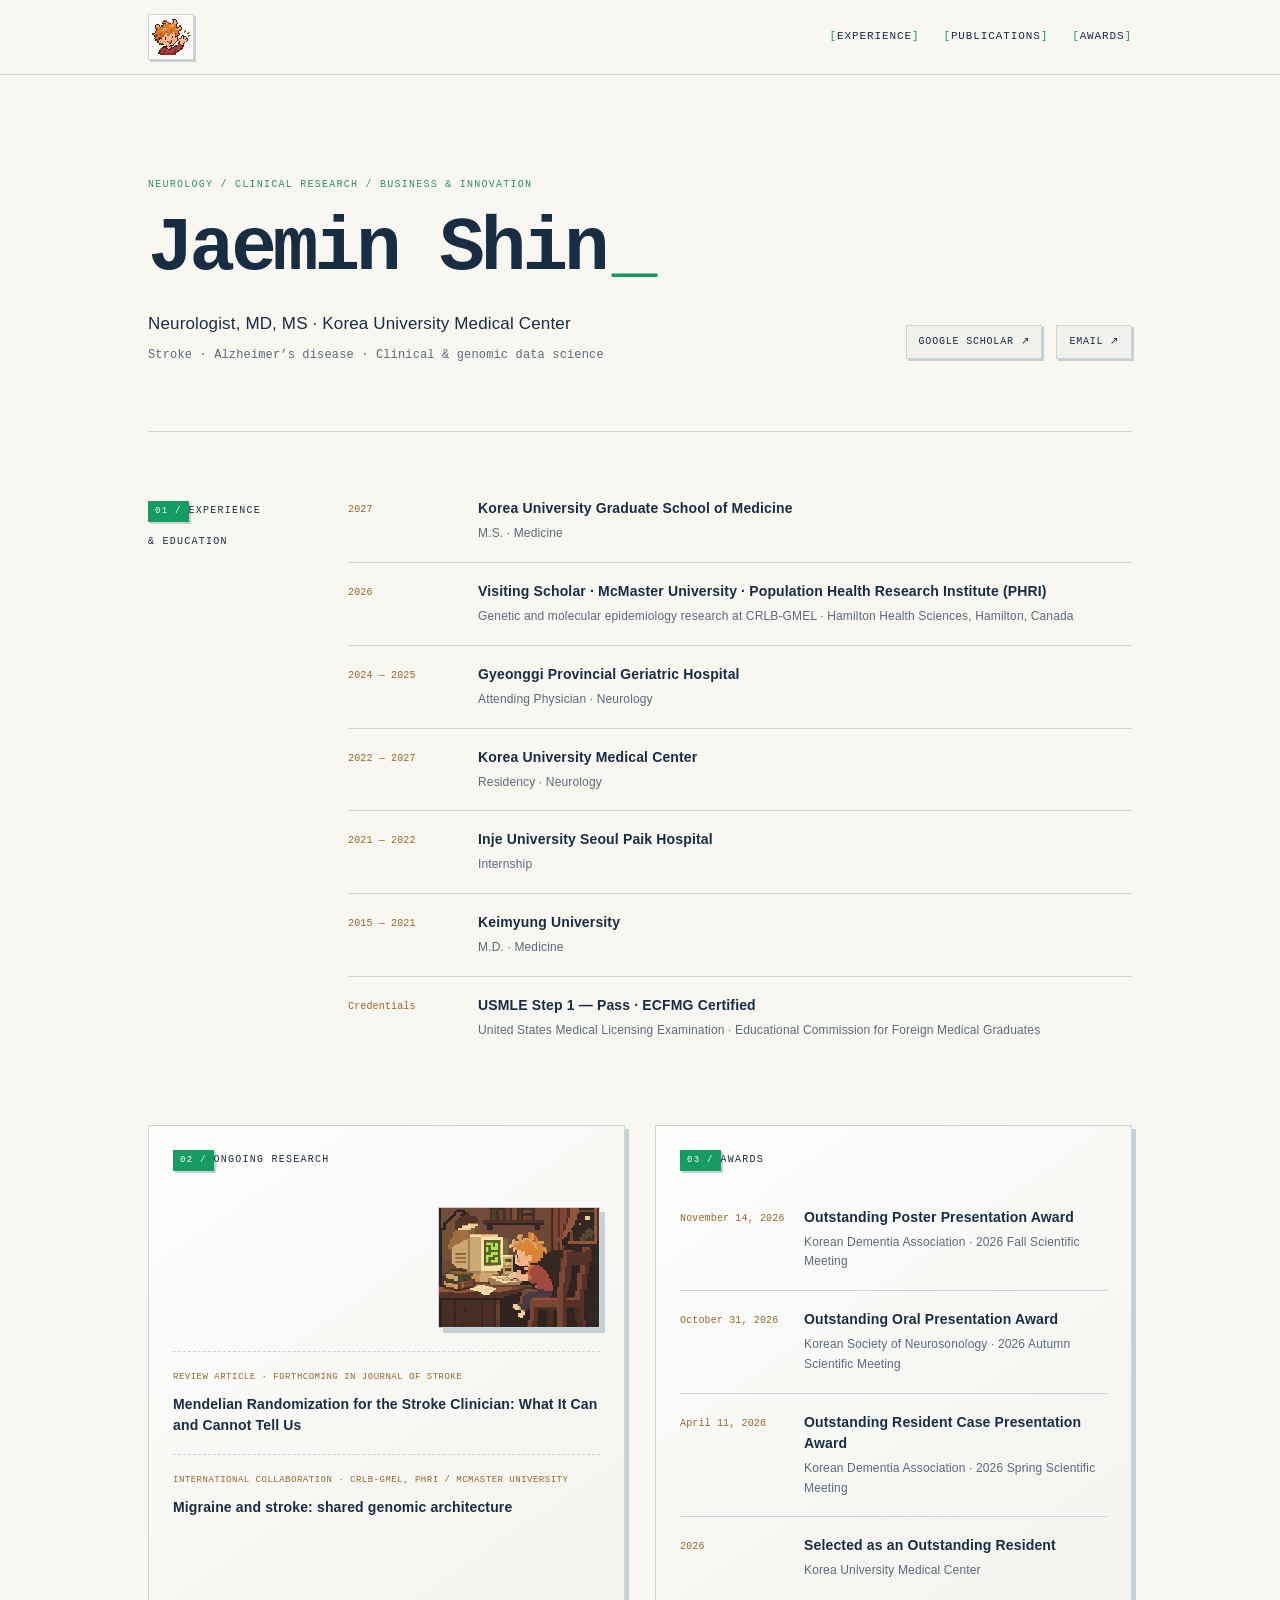
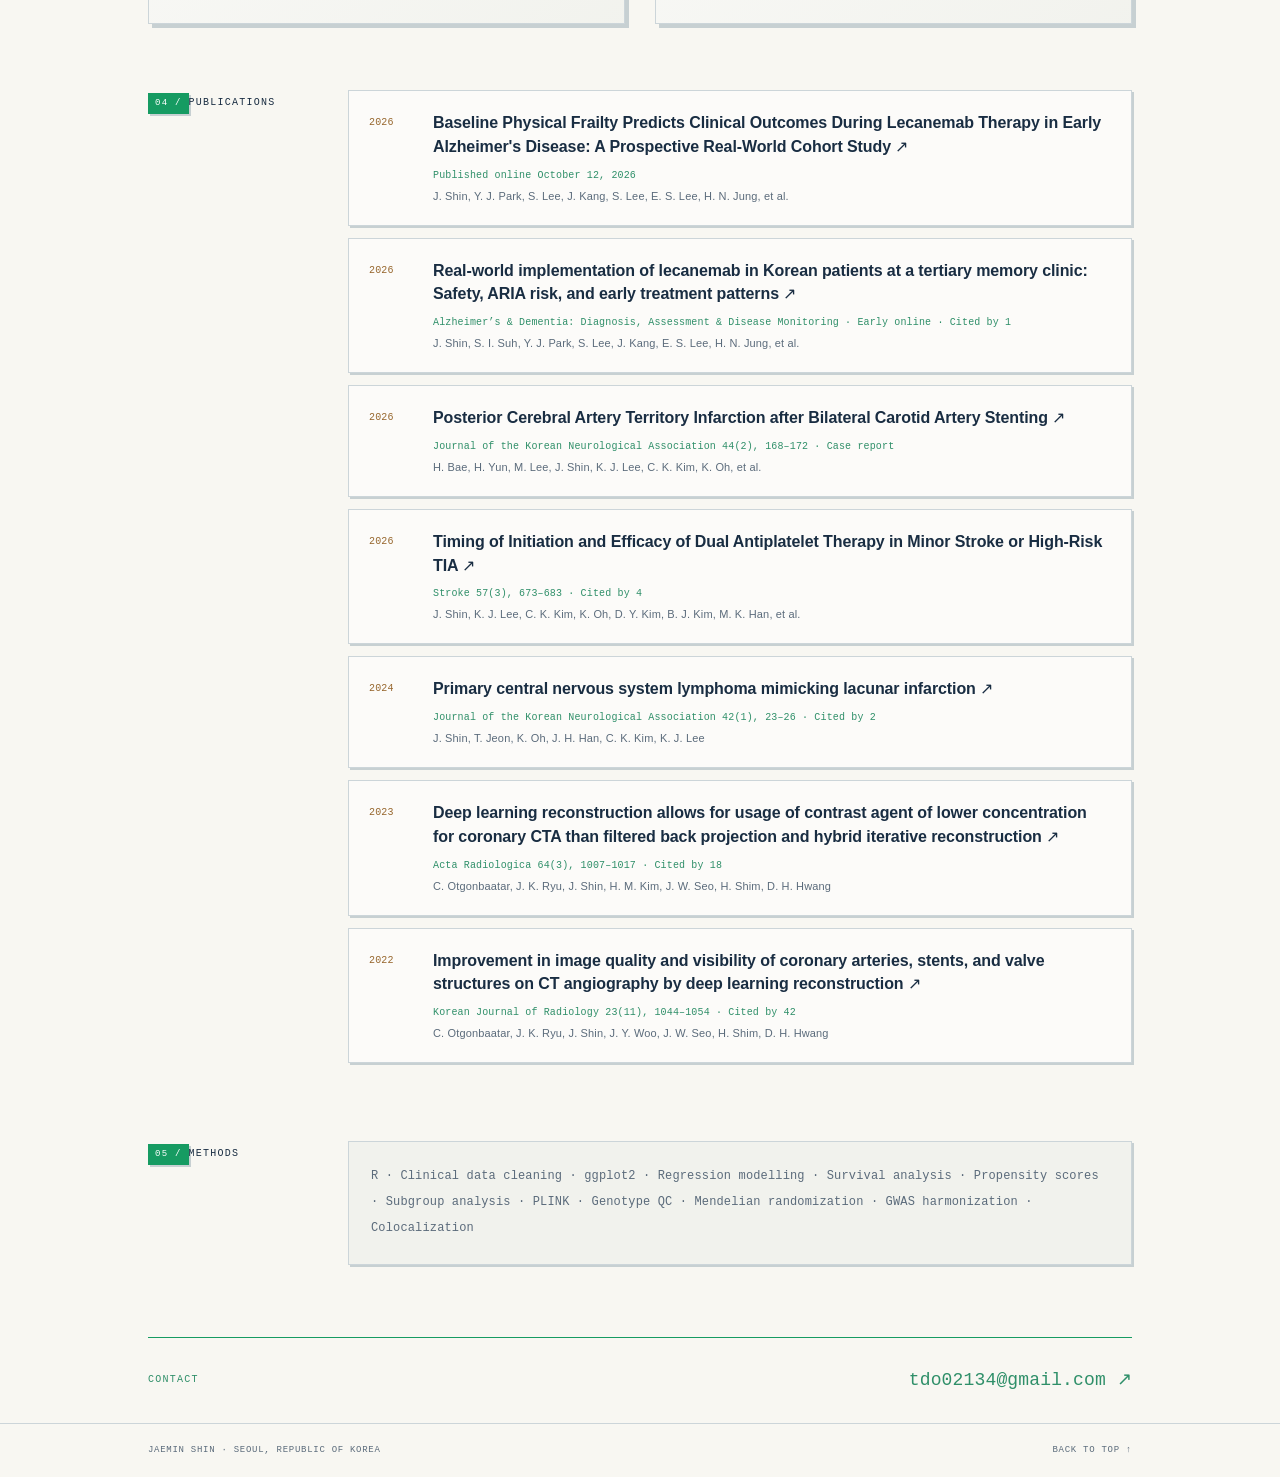
==== commit cccf0a6a: "Sort awards by most recent date" ====
--- a/index.html
+++ b/index.html
@@ -1,6 +1,6 @@
 <!doctype html><html lang="en"><head><meta charset="utf-8"><meta name="viewport" content="width=device-width,initial-scale=1"><meta name="description" content="Jaemin Shin — Neurology, clinical research and genomic data science. Publications, appointments and awards."><meta name="theme-color" content="#f8f7f2"><link rel="icon" type="image/png" href="waving-researcher-logo.png"><title>Jaemin Shin · Research</title><style>
 :root{--night:#f8f7f2;--panel:#f1f2ed;--panel-soft:#ecefe9;--ink:#192d42;--muted:#5b6b7b;--line:#ccd5d9;--irish:#169b62;--irish-soft:#2f8f69;--amber:#96662d;--shadow:#c7d0d2;--screen:#7fbf55}*{box-sizing:border-box}html{scroll-behavior:smooth;scroll-padding-top:88px}body{margin:0;background:var(--night);color:var(--ink);font:15px/1.65 -apple-system,BlinkMacSystemFont,"Segoe UI",Arial,sans-serif;letter-spacing:.01em}body:before,body:after{background:repeating-linear-gradient(0deg,transparent 0 4px,rgba(25,45,66,.018) 5px);opacity:.25}body:before{background-image:radial-gradient(circle at 18% 14%,rgba(22,155,98,.065),transparent 27%),radial-gradient(circle at 84% 8%,rgba(217,161,90,.05),transparent 25%),linear-gradient(rgba(25,45,66,.026) 1px,transparent 1px),linear-gradient(90deg,rgba(25,45,66,.02) 1px,transparent 1px);background-size:auto,auto,24px 24px,24px 24px}body:after{background:repeating-linear-gradient(0deg,transparent 0 3px,rgba(0,0,0,.08) 4px);opacity:.28}a{color:inherit;text-decoration:none}a:hover{color:var(--irish-soft)}a:focus-visible,summary:focus-visible{outline:2px solid var(--irish-soft);outline-offset:5px}.wrap{max-width:1080px;margin:auto;padding:0 48px}header{position:sticky;top:0;z-index:20;border-bottom:1px solid var(--line);background:rgba(248,247,242,.94);backdrop-filter:blur(10px)}.nav{display:flex;justify-content:space-between;align-items:center;min-height:74px}.brand{display:grid;place-items:center;width:46px;height:46px;padding:0;border:1px solid var(--line);background:rgba(255,255,255,.5);box-shadow:2px 2px 0 var(--shadow);overflow:hidden}.brand-symbol{display:block;width:44px;height:44px;object-fit:contain;image-rendering:pixelated;transform:scale(1.22);transform-origin:center 54%}nav{display:flex;gap:24px;font:11px/1.4 ui-monospace,SFMono-Regular,Consolas,monospace;text-transform:uppercase;letter-spacing:.08em}nav a:before{content:"[";color:var(--irish)}nav a:after{content:"]";color:var(--irish)}main{padding-bottom:78px}.hero{padding:92px 0 66px;display:grid;grid-template-columns:1fr auto;gap:36px;align-items:end;border-bottom:1px solid var(--line)}.hero:before{content:none;display:none}.label,.section-label{font:10px/1.65 ui-monospace,SFMono-Regular,Consolas,monospace;letter-spacing:1.25px;text-transform:uppercase;color:var(--irish-soft)}h1{font:600 clamp(48px,7vw,76px)/1.03 ui-monospace,SFMono-Regular,Consolas,monospace;letter-spacing:-4px;margin:16px 0 22px;text-shadow:none}h1:after{content:"_";color:var(--irish);margin-left:.08em}.intro{margin:0;font-size:17px;line-height:1.65}.sub{color:var(--muted);font:12px/1.7 ui-monospace,SFMono-Regular,Consolas,monospace;margin:7px 0 0}.hero-links{display:flex;gap:14px;padding-bottom:6px}.hero-links a{font:10px/1 ui-monospace,SFMono-Regular,Consolas,monospace;text-transform:uppercase;letter-spacing:.08em;padding:11px 12px;border:1px solid var(--line);background:var(--panel);box-shadow:2px 2px 0 var(--shadow)}section{display:grid;grid-template-columns:170px 1fr;gap:30px;margin-top:66px}.section-label{margin:3px 0 0;color:var(--ink)}h2{font-size:14px;font-weight:600;letter-spacing:0;margin:0}.section-number{display:inline-block;color:#fff;background:var(--irish);font-size:9px;margin:0 0 12px;padding:3px 7px;box-shadow:2px 2px 0 var(--shadow)}.publication{display:grid;grid-template-columns:48px 1fr;gap:16px;padding:20px;margin:0 0 12px;border:1px solid var(--line);background:rgba(255,255,255,.58);box-shadow:2px 2px 0 var(--shadow)}.publication:hover{border-color:var(--irish);transform:translate(-1px,-1px)}.year{font:10px/1.7 ui-monospace,SFMono-Regular,Consolas,monospace;color:var(--amber);padding-top:3px}.paper{font-size:16px;line-height:1.48;font-weight:550;display:block;letter-spacing:-.1px}.arrow{color:var(--irish-soft);white-space:nowrap}.venue{font:10px/1.6 ui-monospace,SFMono-Regular,Consolas,monospace;margin:9px 0 3px;color:var(--irish-soft)}.authors{font-size:11px;color:var(--muted);margin:0}.record{display:grid;grid-template-columns:112px 1fr;gap:18px;border-top:1px solid var(--line);padding:18px 0}.record:first-child{padding-top:0;border-top:0}h3{font-size:14px;line-height:1.5;margin:0;font-weight:600}.record p{font-size:12px;color:var(--muted);margin:5px 0 0}.project{border-top:1px dashed var(--line);padding:18px 0}.project:first-child{border-top:0;padding-top:0}.project .label{font-size:9px;letter-spacing:.5px;margin:0 0 9px;color:var(--amber)}.research-awards-pair{display:grid;grid-template-columns:minmax(0,1fr) minmax(0,1fr);gap:30px;margin-top:66px}.research-awards-pair section{display:block;margin:0;padding:24px;border:1px solid var(--line);background:linear-gradient(145deg,rgba(255,255,255,.82),rgba(241,242,237,.9));box-shadow:4px 4px 0 var(--shadow)}.research-awards-pair .section-label{margin:0 0 24px}.research-awards-pair .record{grid-template-columns:106px 1fr}.research-lofi-scene{position:relative;width:38%;min-width:148px;max-width:182px;aspect-ratio:4/3;margin:0 0 23px auto;border:1px solid var(--line);background:#172331;overflow:hidden;box-shadow:5px 5px 0 var(--shadow)}.research-lofi-scene img{display:block;width:100%;height:100%;object-fit:cover;image-rendering:pixelated}.screen-flicker{position:absolute;left:29%;top:26%;width:14%;height:23%;background:rgba(151,238,53,.18);box-shadow:0 0 4px rgba(151,238,53,.16);mix-blend-mode:screen;pointer-events:none;animation:screenFlicker 2.8s steps(2,end) infinite}.hair-tuft{position:absolute;left:56%;top:20%;width:3px;height:7px;background:#d77c31;box-shadow:3px 1px 0 #e49a42,5px 3px 0 #c9672d;transform-origin:2px 7px;pointer-events:none;animation:hairSway 3.8s steps(2,end) infinite}.typing-hand{position:absolute;left:49%;top:52%;width:4px;height:3px;background:#efad87;pointer-events:none;animation:typeTap .54s steps(2,end) infinite}.typing-hand.alt{left:53%;top:50%;animation-delay:.27s}.skills{font:12px/2.15 ui-monospace,SFMono-Regular,Consolas,monospace;color:var(--muted);margin:0;padding:22px;border:1px solid var(--line);background:var(--panel);box-shadow:2px 2px 0 var(--shadow)}.contact{margin-top:72px;padding:30px 0;border-top:1px solid var(--irish);display:flex;justify-content:space-between;align-items:center}.contact a{font:18px/1.4 ui-monospace,SFMono-Regular,Consolas,monospace;color:var(--irish-soft)}footer{border-top:1px solid var(--line);padding:20px 0;font:9px/1.5 ui-monospace,SFMono-Regular,Consolas,monospace;letter-spacing:.08em;text-transform:uppercase;color:var(--muted)}.foot{display:flex;justify-content:space-between}@keyframes screenFlicker{0%,42%,100%{opacity:.25}44%{opacity:.7}48%{opacity:.32}72%{opacity:.5}}@keyframes hairSway{0%,100%{transform:rotate(0)}50%{transform:translateX(1px) rotate(7deg)}}@keyframes typeTap{0%{transform:translateY(0)}100%{transform:translateY(2px)}}@media(max-width:820px){.research-awards-pair{grid-template-columns:1fr;gap:36px}.research-awards-pair section{padding:22px}}@media(max-width:700px){.wrap{padding:0 22px}.nav{min-height:66px}.brand{padding:0}nav{gap:10px;font-size:9px}.hero{grid-template-columns:1fr;padding:60px 0 40px;gap:22px}.hero:before{font-size:8px}h1{letter-spacing:-3px}.hero-links{flex-wrap:wrap}section{grid-template-columns:1fr;gap:22px;margin-top:48px}.section-number{margin-right:10px}.publication{gap:10px;grid-template-columns:38px 1fr;padding:16px}.paper{font-size:15px}.record{grid-template-columns:96px 1fr}.research-awards-pair{margin-top:48px;gap:36px}.research-awards-pair .record{grid-template-columns:96px 1fr}.research-lofi-scene{width:42%;min-width:132px;max-width:156px;margin-bottom:20px}.contact{align-items:start;gap:18px;flex-direction:column}.contact a{font-size:15px}.foot{gap:12px;align-items:flex-start}}@media(prefers-reduced-motion:reduce){html{scroll-behavior:auto}.screen-flicker,.hair-tuft,.typing-hand{animation:none}.publication:hover{transform:none}}@media print{body{background:#fff;color:#111}body:before,body:after,header{display:none}.wrap{padding:0}.hero{padding-top:0}.publication,.skills,.research-awards-pair section{background:#fff;box-shadow:none}section,.publication{break-inside:avoid}}
-</style><meta property="og:title" content="Jaemin Shin · Research"><meta property="og:description" content="Publications, appointments and awards in neurology and clinical research."><meta property="og:type" content="website"><meta property="og:url" content="https://jaemin0209.github.io/"><meta name="twitter:card" content="summary"><script async src="https://www.googletagmanager.com/gtag/js?id=G-1ZE7ZJSGTK"></script><script>window.dataLayer=window.dataLayer||[];function gtag(){dataLayer.push(arguments);}gtag('js',new Date());gtag('config','G-1ZE7ZJSGTK');</script></head><body><header><div class="wrap nav"><a class="brand" href="#top" aria-label="Back to top"><img class="brand-symbol" src="waving-researcher-logo.png" alt="" width="44" height="44"></a><nav aria-label="Main navigation"><a href="#appointments">Experience</a><a href="#publications">Publications</a><a href="#awards">Awards</a></nav></div></header><main class="wrap" id="top"><div class="hero"><div><p class="label">Neurology / Clinical Research / Business &amp; Innovation</p><h1>Jaemin Shin</h1><p class="intro">Neurologist, MD, MS · Korea University Medical Center</p><p class="sub">Stroke · Alzheimer’s disease · Clinical & genomic data science</p></div><div class="hero-links"><a href="https://scholar.google.com/citations?user=AnztMl4AAAAJ" target="_blank" rel="noopener noreferrer">Google Scholar ↗︎</a><a href="mailto:tdo02134@gmail.com">Email ↗︎</a></div></div><section id="appointments"><h2 class="section-label"><span class="section-number">01 /</span>Experience<br>& Education</h2><div><div class="record"><span class="year">2027</span><div><h3>Korea University Graduate School of Medicine</h3><p>M.S. · Medicine</p></div></div><div class="record"><span class="year">2026</span><div><h3>Visiting Scholar · McMaster University · Population Health Research Institute (PHRI)</h3><p>Genetic and molecular epidemiology research at CRLB-GMEL · Hamilton Health Sciences, Hamilton, Canada</p></div></div><div class="record"><span class="year">2024 — 2025</span><div><h3>Gyeonggi Provincial Geriatric Hospital</h3><p>Attending Physician · Neurology</p></div></div><div class="record"><span class="year">2022 — 2027</span><div><h3>Korea University Medical Center</h3><p>Residency · Neurology</p></div></div><div class="record"><span class="year">2021 — 2022</span><div><h3>Inje University Seoul Paik Hospital</h3><p>Internship</p></div></div><div class="record"><span class="year">2015 — 2021</span><div><h3>Keimyung University</h3><p>M.D. · Medicine</p></div></div><div class="record"><span class="year">Credentials</span><div><h3>USMLE Step 1 — Pass · ECFMG Certified</h3><p>United States Medical Licensing Examination · Educational Commission for Foreign Medical Graduates</p></div></div></div></section><div class="research-awards-pair"><section id="ongoing"><h2 class="section-label"><span class="section-number">02 /</span>Ongoing Research</h2><div><figure class="research-lofi-scene" role="img" aria-label="Low-resolution pixel art of a cheerful novice researcher working at a beige CRT computer"><img src="lofi-research-night.svg" alt="Cute orange-haired novice researcher typing at a beige CRT computer in a cozy pixel-art study" loading="lazy"><span class="screen-flicker" aria-hidden="true"></span><span class="hair-tuft" aria-hidden="true"></span><span class="typing-hand" aria-hidden="true"></span><span class="typing-hand alt" aria-hidden="true"></span></figure><article class="project"><p class="label">Review article · Forthcoming in Journal of Stroke</p><h3>Mendelian Randomization for the Stroke Clinician: What It Can and Cannot Tell Us</h3></article><article class="project"><p class="label">International collaboration · CRLB-GMEL, PHRI / McMaster University</p><h3>Migraine and stroke: shared genomic architecture</h3></article></div></section><section id="awards"><h2 class="section-label"><span class="section-number">03 /</span>Awards</h2><div><div class="record"><span class="year">October 31, 2026</span><div><h3>Outstanding Oral Presentation Award</h3><p>Korean Society of Neurosonology · 2026 Autumn Scientific Meeting</p></div></div><div class="record"><span class="year">November 14, 2026</span><div><h3>Outstanding Poster Presentation Award</h3><p>Korean Dementia Association · 2026 Fall Scientific Meeting</p></div></div><div class="record"><span class="year">April 11, 2026</span><div><h3>Outstanding Resident Case Presentation Award</h3><p>Korean Dementia Association · 2026 Spring Scientific Meeting</p></div></div><div class="record"><span class="year">2026</span><div><h3>Selected as an Outstanding Resident</h3><p>Korea University Medical Center</p></div></div></div></section></div><section id="publications"><h2 class="section-label"><span class="section-number">04 /</span>Publications</h2><div><article class="publication"><span class="year">2026</span><div><a class="paper" href="https://www.aginganddisease.org/EN/10.14336/AD.2026.0978" target="_blank" rel="noopener noreferrer">Baseline Physical Frailty Predicts Clinical Outcomes During Lecanemab Therapy in Early Alzheimer&#x27;s Disease: A Prospective Real-World Cohort Study <span class="arrow">↗︎</span></a><p class="venue">Published online October 12, 2026</p><p class="authors">J. Shin, Y. J. Park, S. Lee, J. Kang, S. Lee, E. S. Lee, H. N. Jung, et al.</p></div></article><article class="publication"><span class="year">2026</span><div><a class="paper" href="https://scholar.google.com/citations?view_op=view_citation&amp;hl=ko&amp;user=AnztMl4AAAAJ&amp;citation_for_view=AnztMl4AAAAJ:qjMakFHDy7sC" target="_blank" rel="noopener noreferrer">Real-world implementation of lecanemab in Korean patients at a tertiary memory clinic: Safety, ARIA risk, and early treatment patterns <span class="arrow">↗︎</span></a><p class="venue">Alzheimer’s &amp; Dementia: Diagnosis, Assessment &amp; Disease Monitoring</p><p class="authors">J. Shin, S. I. Suh, Y. J. Park, S. Lee, J. Kang, E. S. Lee, H. N. Jung, et al.</p></div></article><article class="publication"><span class="year">2026</span><div><a class="paper" href="https://scholar.google.com/citations?view_op=view_citation&amp;hl=ko&amp;user=AnztMl4AAAAJ&amp;citation_for_view=AnztMl4AAAAJ:UeHWp8X0CEIC" target="_blank" rel="noopener noreferrer">Posterior Cerebral Artery Territory Infarction after Bilateral Carotid Artery Stenting <span class="arrow">↗︎</span></a><p class="venue">Journal of the Korean Neurological Association 44(2), 168–172</p><p class="authors">H. Bae, H. Yun, M. Lee, J. Shin, K. J. Lee, C. K. Kim, K. Oh, et al.</p></div></article><article class="publication"><span class="year">2026</span><div><a class="paper" href="https://scholar.google.com/citations?view_op=view_citation&amp;hl=ko&amp;user=AnztMl4AAAAJ&amp;citation_for_view=AnztMl4AAAAJ:2osOgNQ5qMEC" target="_blank" rel="noopener noreferrer">Timing of Initiation and Efficacy of Dual Antiplatelet Therapy in Minor Stroke or High-Risk TIA <span class="arrow">↗︎</span></a><p class="venue">Stroke 57(3), 673–683</p><p class="authors">J. Shin, K. J. Lee, C. K. Kim, K. Oh, D. Y. Kim, B. J. Kim, M. K. Han, et al.</p></div></article><article class="publication"><span class="year">2024</span><div><a class="paper" href="https://scholar.google.com/citations?view_op=view_citation&amp;hl=ko&amp;user=AnztMl4AAAAJ&amp;citation_for_view=AnztMl4AAAAJ:d1gkVwhDpl0C" target="_blank" rel="noopener noreferrer">Primary central nervous system lymphoma mimicking lacunar infarction <span class="arrow">↗︎</span></a><p class="venue">Journal of the Korean Neurological Association 42(1), 23–26</p><p class="authors">J. Shin, T. Jeon, K. Oh, J. H. Han, C. K. Kim, K. J. Lee</p></div></article><article class="publication"><span class="year">2023</span><div><a class="paper" href="https://scholar.google.com/citations?view_op=view_citation&amp;hl=ko&amp;user=AnztMl4AAAAJ&amp;citation_for_view=AnztMl4AAAAJ:u5HHmVD_uO8C" target="_blank" rel="noopener noreferrer">Deep learning reconstruction allows for usage of contrast agent of lower concentration for coronary CTA than filtered back projection and hybrid iterative reconstruction <span class="arrow">↗︎</span></a><p class="venue">Acta Radiologica 64(3), 1007–1017</p><p class="authors">C. Otgonbaatar, J. K. Ryu, J. Shin, H. M. Kim, J. W. Seo, H. Shim, D. H. Hwang</p></div></article><article class="publication"><span class="year">2022</span><div><a class="paper" href="https://scholar.google.com/citations?view_op=view_citation&amp;hl=ko&amp;user=AnztMl4AAAAJ&amp;citation_for_view=AnztMl4AAAAJ:u-x6o8ySG0sC" target="_blank" rel="noopener noreferrer">Improvement in image quality and visibility of coronary arteries, stents, and valve structures on CT angiography by deep learning reconstruction <span class="arrow">↗︎</span></a><p class="venue">Korean Journal of Radiology 23(11), 1044–1054</p><p class="authors">C. Otgonbaatar, J. K. Ryu, J. Shin, J. Y. Woo, J. W. Seo, H. Shim, D. H. Hwang</p></div></article></div></section><section><h2 class="section-label"><span class="section-number">05 /</span>Methods</h2><p class="skills">R · Clinical data cleaning · ggplot2 · Regression modelling · Survival analysis · Propensity scores · Subgroup analysis · PLINK · Genotype QC · Mendelian randomization · GWAS harmonization · Colocalization</p></section><div class="contact" id="contact"><span class="label">Contact</span><a href="mailto:tdo02134@gmail.com">tdo02134@gmail.com ↗︎</a></div></main><footer><div class="wrap foot"><span>Jaemin Shin · Seoul, Republic of Korea</span><a href="#top">Back to top ↑</a></div></footer><script>// Keep the existing content.json editor compatible with the new presentation.
+</style><meta property="og:title" content="Jaemin Shin · Research"><meta property="og:description" content="Publications, appointments and awards in neurology and clinical research."><meta property="og:type" content="website"><meta property="og:url" content="https://jaemin0209.github.io/"><meta name="twitter:card" content="summary"><script async src="https://www.googletagmanager.com/gtag/js?id=G-1ZE7ZJSGTK"></script><script>window.dataLayer=window.dataLayer||[];function gtag(){dataLayer.push(arguments);}gtag('js',new Date());gtag('config','G-1ZE7ZJSGTK');</script></head><body><header><div class="wrap nav"><a class="brand" href="#top" aria-label="Back to top"><img class="brand-symbol" src="waving-researcher-logo.png" alt="" width="44" height="44"></a><nav aria-label="Main navigation"><a href="#appointments">Experience</a><a href="#publications">Publications</a><a href="#awards">Awards</a></nav></div></header><main class="wrap" id="top"><div class="hero"><div><p class="label">Neurology / Clinical Research / Business &amp; Innovation</p><h1>Jaemin Shin</h1><p class="intro">Neurologist, MD, MS · Korea University Medical Center</p><p class="sub">Stroke · Alzheimer’s disease · Clinical & genomic data science</p></div><div class="hero-links"><a href="https://scholar.google.com/citations?user=AnztMl4AAAAJ" target="_blank" rel="noopener noreferrer">Google Scholar ↗︎</a><a href="mailto:tdo02134@gmail.com">Email ↗︎</a></div></div><section id="appointments"><h2 class="section-label"><span class="section-number">01 /</span>Experience<br>& Education</h2><div><div class="record"><span class="year">2027</span><div><h3>Korea University Graduate School of Medicine</h3><p>M.S. · Medicine</p></div></div><div class="record"><span class="year">2026</span><div><h3>Visiting Scholar · McMaster University · Population Health Research Institute (PHRI)</h3><p>Genetic and molecular epidemiology research at CRLB-GMEL · Hamilton Health Sciences, Hamilton, Canada</p></div></div><div class="record"><span class="year">2024 — 2025</span><div><h3>Gyeonggi Provincial Geriatric Hospital</h3><p>Attending Physician · Neurology</p></div></div><div class="record"><span class="year">2022 — 2027</span><div><h3>Korea University Medical Center</h3><p>Residency · Neurology</p></div></div><div class="record"><span class="year">2021 — 2022</span><div><h3>Inje University Seoul Paik Hospital</h3><p>Internship</p></div></div><div class="record"><span class="year">2015 — 2021</span><div><h3>Keimyung University</h3><p>M.D. · Medicine</p></div></div><div class="record"><span class="year">Credentials</span><div><h3>USMLE Step 1 — Pass · ECFMG Certified</h3><p>United States Medical Licensing Examination · Educational Commission for Foreign Medical Graduates</p></div></div></div></section><div class="research-awards-pair"><section id="ongoing"><h2 class="section-label"><span class="section-number">02 /</span>Ongoing Research</h2><div><figure class="research-lofi-scene" role="img" aria-label="Low-resolution pixel art of a cheerful novice researcher working at a beige CRT computer"><img src="lofi-research-night.svg" alt="Cute orange-haired novice researcher typing at a beige CRT computer in a cozy pixel-art study" loading="lazy"><span class="screen-flicker" aria-hidden="true"></span><span class="hair-tuft" aria-hidden="true"></span><span class="typing-hand" aria-hidden="true"></span><span class="typing-hand alt" aria-hidden="true"></span></figure><article class="project"><p class="label">Review article · Forthcoming in Journal of Stroke</p><h3>Mendelian Randomization for the Stroke Clinician: What It Can and Cannot Tell Us</h3></article><article class="project"><p class="label">International collaboration · CRLB-GMEL, PHRI / McMaster University</p><h3>Migraine and stroke: shared genomic architecture</h3></article></div></section><section id="awards"><h2 class="section-label"><span class="section-number">03 /</span>Awards</h2><div><div class="record"><span class="year">November 14, 2026</span><div><h3>Outstanding Poster Presentation Award</h3><p>Korean Dementia Association · 2026 Fall Scientific Meeting</p></div></div><div class="record"><span class="year">October 31, 2026</span><div><h3>Outstanding Oral Presentation Award</h3><p>Korean Society of Neurosonology · 2026 Autumn Scientific Meeting</p></div></div><div class="record"><span class="year">April 11, 2026</span><div><h3>Outstanding Resident Case Presentation Award</h3><p>Korean Dementia Association · 2026 Spring Scientific Meeting</p></div></div><div class="record"><span class="year">2026</span><div><h3>Selected as an Outstanding Resident</h3><p>Korea University Medical Center</p></div></div></div></section></div><section id="publications"><h2 class="section-label"><span class="section-number">04 /</span>Publications</h2><div><article class="publication"><span class="year">2026</span><div><a class="paper" href="https://www.aginganddisease.org/EN/10.14336/AD.2026.0978" target="_blank" rel="noopener noreferrer">Baseline Physical Frailty Predicts Clinical Outcomes During Lecanemab Therapy in Early Alzheimer&#x27;s Disease: A Prospective Real-World Cohort Study <span class="arrow">↗︎</span></a><p class="venue">Published online October 12, 2026</p><p class="authors">J. Shin, Y. J. Park, S. Lee, J. Kang, S. Lee, E. S. Lee, H. N. Jung, et al.</p></div></article><article class="publication"><span class="year">2026</span><div><a class="paper" href="https://scholar.google.com/citations?view_op=view_citation&amp;hl=ko&amp;user=AnztMl4AAAAJ&amp;citation_for_view=AnztMl4AAAAJ:qjMakFHDy7sC" target="_blank" rel="noopener noreferrer">Real-world implementation of lecanemab in Korean patients at a tertiary memory clinic: Safety, ARIA risk, and early treatment patterns <span class="arrow">↗︎</span></a><p class="venue">Alzheimer’s &amp; Dementia: Diagnosis, Assessment &amp; Disease Monitoring</p><p class="authors">J. Shin, S. I. Suh, Y. J. Park, S. Lee, J. Kang, E. S. Lee, H. N. Jung, et al.</p></div></article><article class="publication"><span class="year">2026</span><div><a class="paper" href="https://scholar.google.com/citations?view_op=view_citation&amp;hl=ko&amp;user=AnztMl4AAAAJ&amp;citation_for_view=AnztMl4AAAAJ:UeHWp8X0CEIC" target="_blank" rel="noopener noreferrer">Posterior Cerebral Artery Territory Infarction after Bilateral Carotid Artery Stenting <span class="arrow">↗︎</span></a><p class="venue">Journal of the Korean Neurological Association 44(2), 168–172</p><p class="authors">H. Bae, H. Yun, M. Lee, J. Shin, K. J. Lee, C. K. Kim, K. Oh, et al.</p></div></article><article class="publication"><span class="year">2026</span><div><a class="paper" href="https://scholar.google.com/citations?view_op=view_citation&amp;hl=ko&amp;user=AnztMl4AAAAJ&amp;citation_for_view=AnztMl4AAAAJ:2osOgNQ5qMEC" target="_blank" rel="noopener noreferrer">Timing of Initiation and Efficacy of Dual Antiplatelet Therapy in Minor Stroke or High-Risk TIA <span class="arrow">↗︎</span></a><p class="venue">Stroke 57(3), 673–683</p><p class="authors">J. Shin, K. J. Lee, C. K. Kim, K. Oh, D. Y. Kim, B. J. Kim, M. K. Han, et al.</p></div></article><article class="publication"><span class="year">2024</span><div><a class="paper" href="https://scholar.google.com/citations?view_op=view_citation&amp;hl=ko&amp;user=AnztMl4AAAAJ&amp;citation_for_view=AnztMl4AAAAJ:d1gkVwhDpl0C" target="_blank" rel="noopener noreferrer">Primary central nervous system lymphoma mimicking lacunar infarction <span class="arrow">↗︎</span></a><p class="venue">Journal of the Korean Neurological Association 42(1), 23–26</p><p class="authors">J. Shin, T. Jeon, K. Oh, J. H. Han, C. K. Kim, K. J. Lee</p></div></article><article class="publication"><span class="year">2023</span><div><a class="paper" href="https://scholar.google.com/citations?view_op=view_citation&amp;hl=ko&amp;user=AnztMl4AAAAJ&amp;citation_for_view=AnztMl4AAAAJ:u5HHmVD_uO8C" target="_blank" rel="noopener noreferrer">Deep learning reconstruction allows for usage of contrast agent of lower concentration for coronary CTA than filtered back projection and hybrid iterative reconstruction <span class="arrow">↗︎</span></a><p class="venue">Acta Radiologica 64(3), 1007–1017</p><p class="authors">C. Otgonbaatar, J. K. Ryu, J. Shin, H. M. Kim, J. W. Seo, H. Shim, D. H. Hwang</p></div></article><article class="publication"><span class="year">2022</span><div><a class="paper" href="https://scholar.google.com/citations?view_op=view_citation&amp;hl=ko&amp;user=AnztMl4AAAAJ&amp;citation_for_view=AnztMl4AAAAJ:u-x6o8ySG0sC" target="_blank" rel="noopener noreferrer">Improvement in image quality and visibility of coronary arteries, stents, and valve structures on CT angiography by deep learning reconstruction <span class="arrow">↗︎</span></a><p class="venue">Korean Journal of Radiology 23(11), 1044–1054</p><p class="authors">C. Otgonbaatar, J. K. Ryu, J. Shin, J. Y. Woo, J. W. Seo, H. Shim, D. H. Hwang</p></div></article></div></section><section><h2 class="section-label"><span class="section-number">05 /</span>Methods</h2><p class="skills">R · Clinical data cleaning · ggplot2 · Regression modelling · Survival analysis · Propensity scores · Subgroup analysis · PLINK · Genotype QC · Mendelian randomization · GWAS harmonization · Colocalization</p></section><div class="contact" id="contact"><span class="label">Contact</span><a href="mailto:tdo02134@gmail.com">tdo02134@gmail.com ↗︎</a></div></main><footer><div class="wrap foot"><span>Jaemin Shin · Seoul, Republic of Korea</span><a href="#top">Back to top ↑</a></div></footer><script>// Keep the existing content.json editor compatible with the new presentation.
 (async () => {
  try {
   const r = await fetch('./content.json', {cache:'no-store'});
